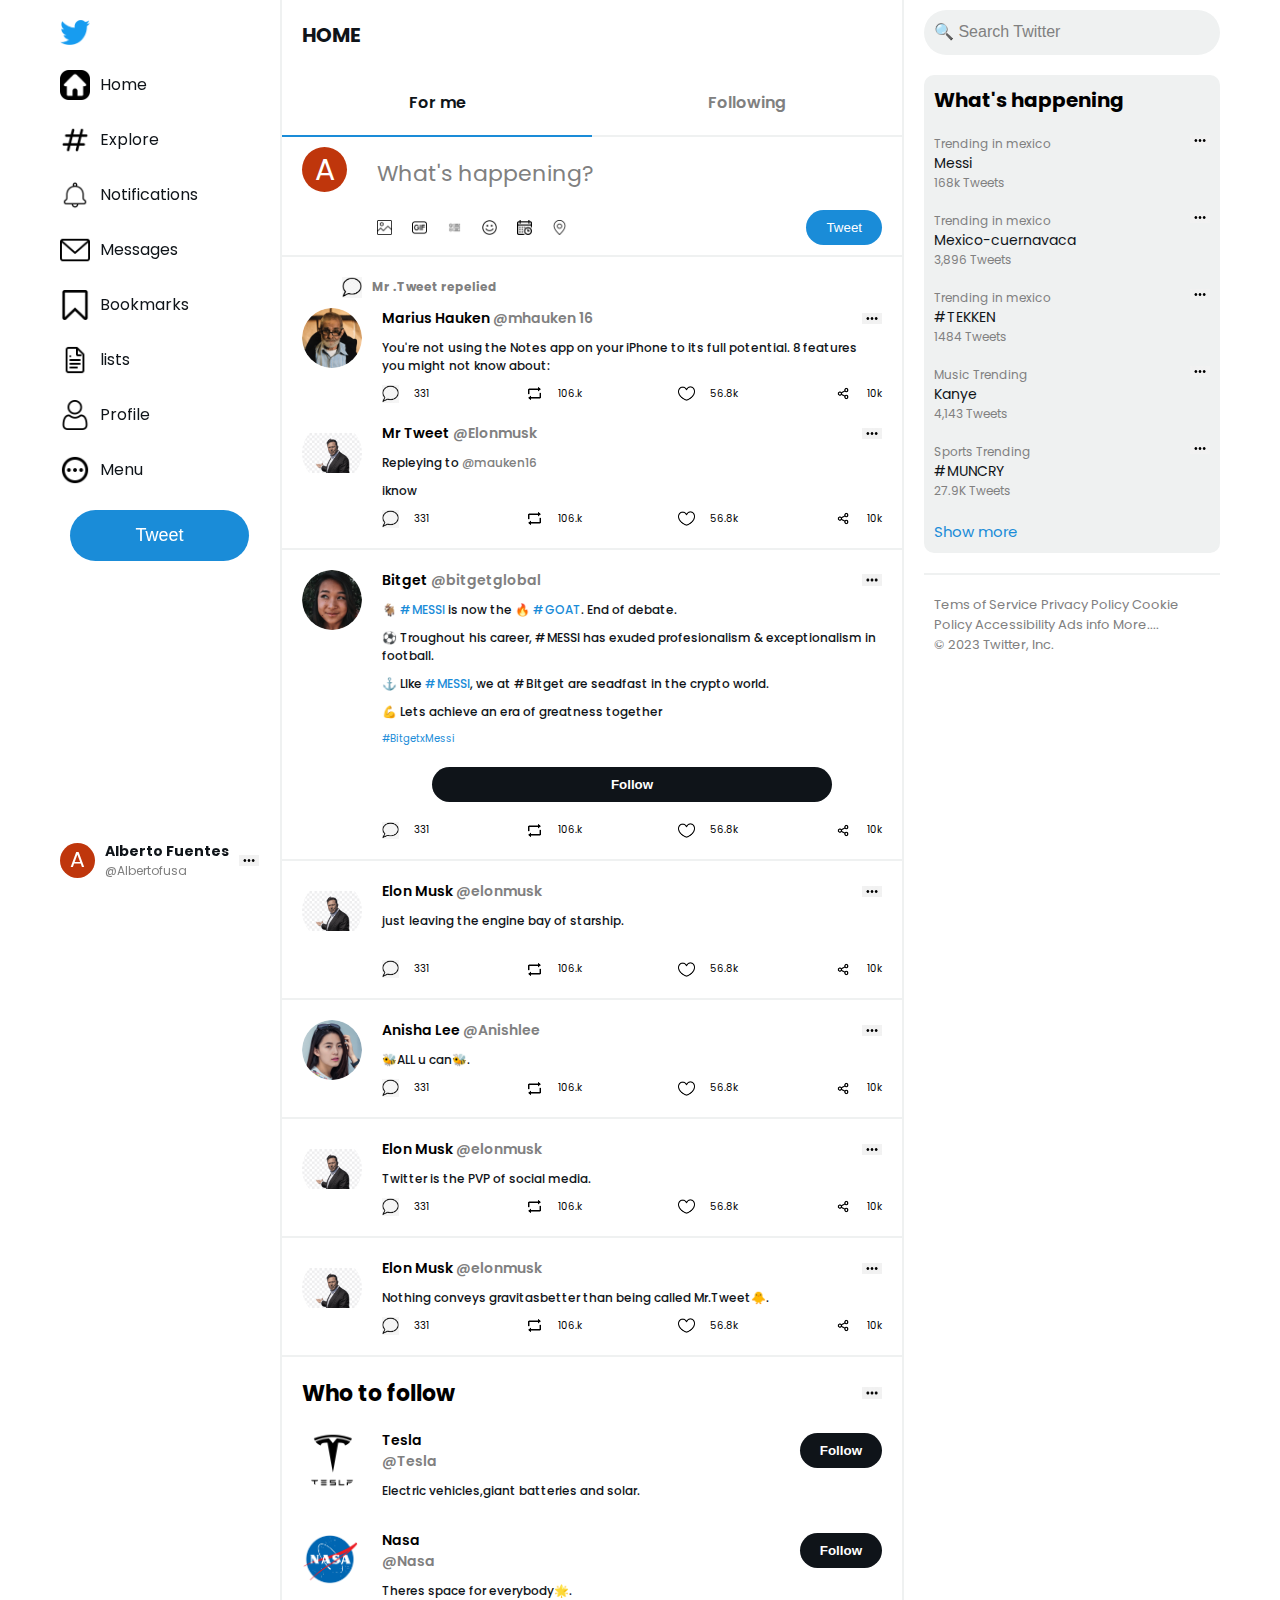
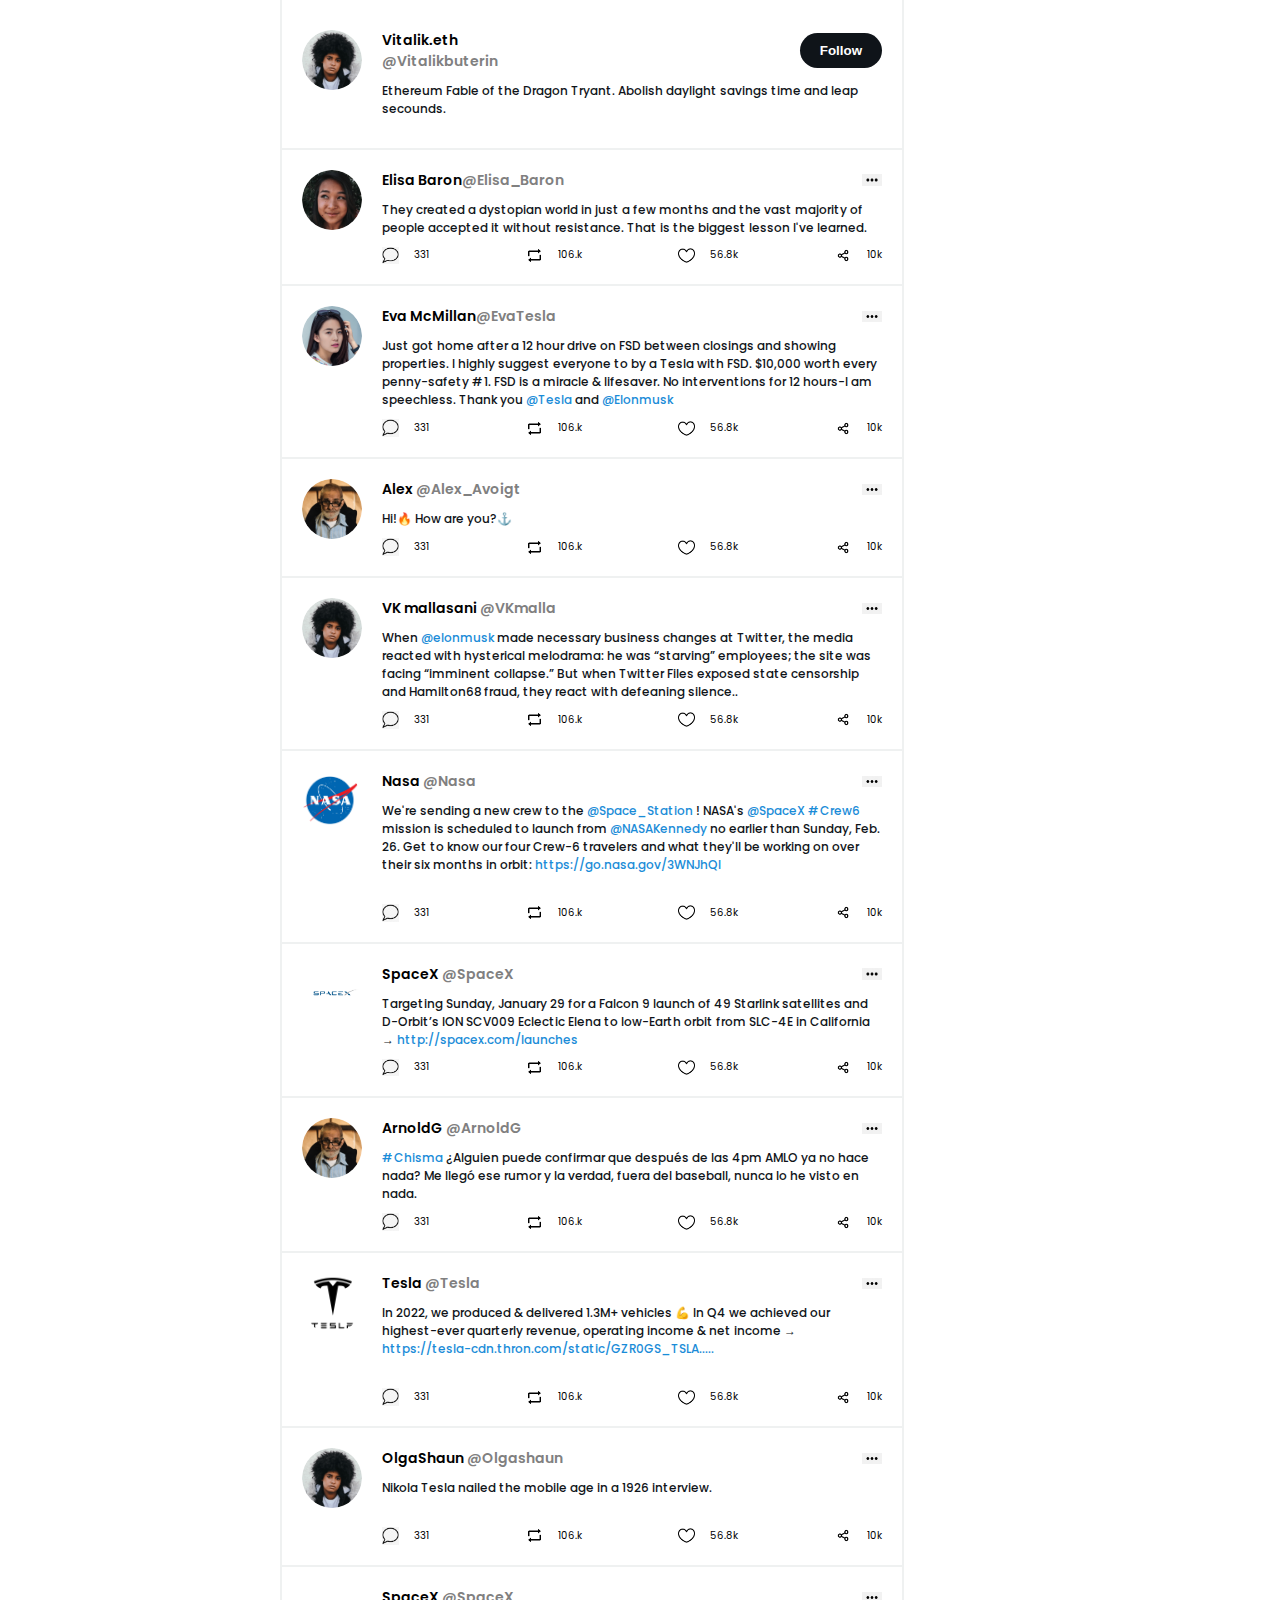
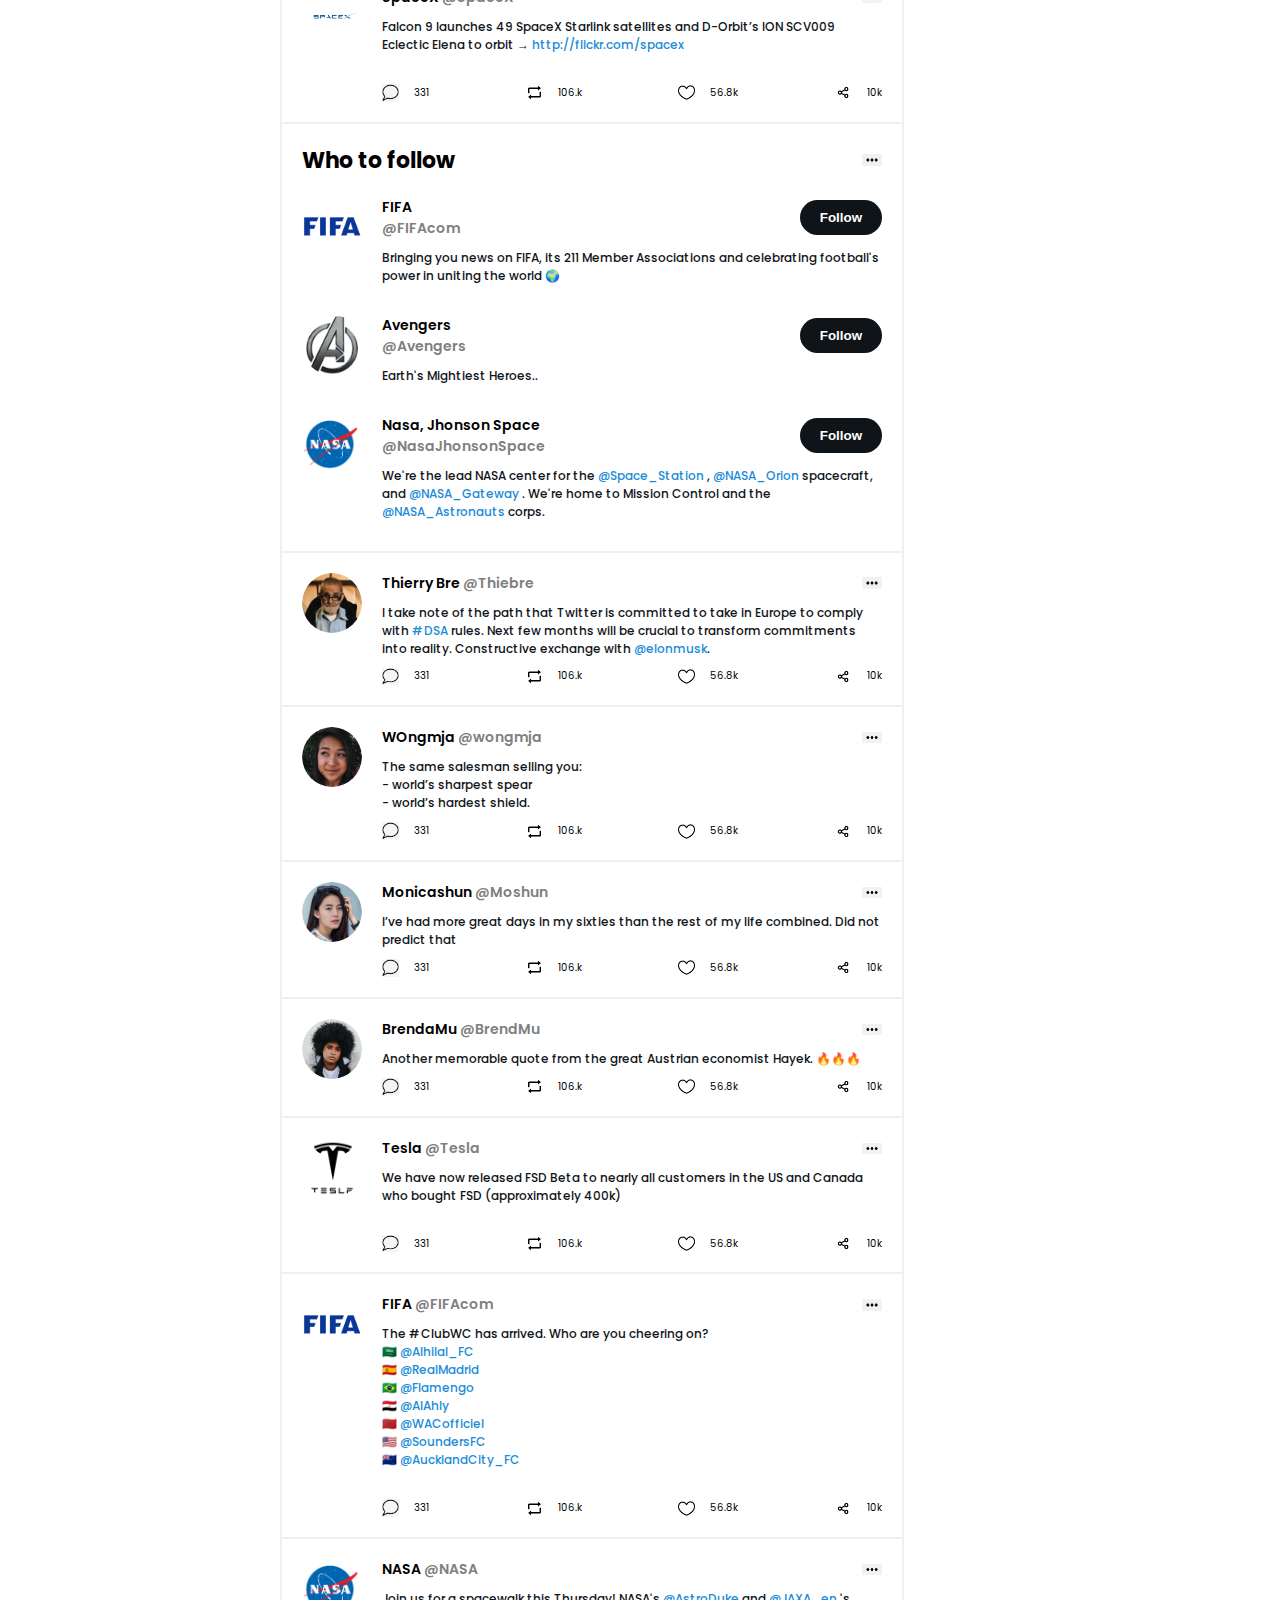
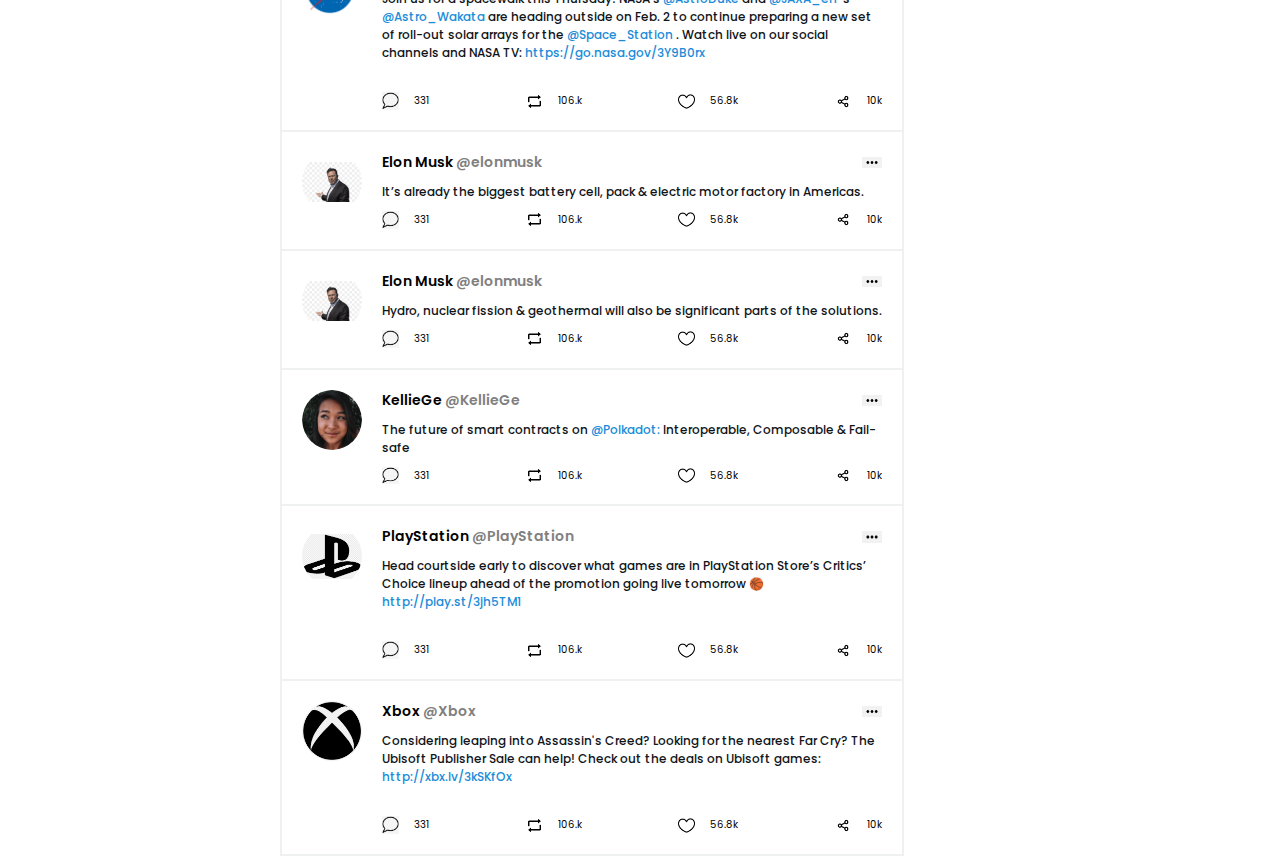
==== index.html @ b8a9d896 "twitter terminado" ====
<!DOCTYPE html>
<html lang="en">
  <head>
    <meta charset="UTF-8" />
    <meta http-equiv="X-UA-Compatible" content="IE=edge" />
    <meta name="viewport" content="width=device-width, initial-scale=1.0" />
    <link
      rel="stylesheet"
      href="https://cdnjs.cloudflare.com/ajax/libs/font-awesome/6.2.1/css/all.min.css"
      integrity="sha512-MV7K8+y+gLIBoVD59lQIYicR65iaqukzvf/nwasF0nqhPay5w/9lJmVM2hMDcnK1OnMGCdVK+iQrJ7lzPJQd1w=="
      crossorigin="anonymous"
      referrerpolicy="no-referrer"
    />
    <link rel="preconnect" href="https://fonts.googleapis.com" />
    <link rel="preconnect" href="https://fonts.gstatic.com" crossorigin />
    <link
      href="https://fonts.googleapis.com/css2?family=Poppins:wght@200;300;400;500;600;700&display=swap"
      rel="stylesheet"
    />
    <link rel="stylesheet" href="/style.css" />
    <title>Twitter</title>
  </head>
  <body>
    <div class="content__main__footer">
      <!-- main -->
      <main class="container">
        <!-- header -->
        <div class="section__main__desktop">
          <div class="section__main__desktop__tabs">
            <header class="header">
              <div class="helper">
                <nav class="navbar">
                  <a class="home__navbar" href="#">HOME</a>
                  <a class="navbar__mobile" href="#"
                    ><div class="profile">A</div></a
                  >
                  <a class="navbar__mobile" href="#"
                    ><img
                      class="logo__twitter"
                      src="/img/Twitter-logo.svg.png"
                      alt="logo"
                  /></a>
                </nav>
              </div>
            </header>
            <!-- section--tabs -->
            <section class="tabs">
              <!-- For-me -->
              <input type="radio" name="radio" id="radio1" checked="checked" />
              <label for="radio1">For me</label>
              <div class="tabs__content">
                <!-- box--ask -->
                <div class="content__ask">
                  <div class="helper">
                    <div class="section__box__ask">
                      <div>
                        <a href="#"
                          ><div class="profile ask__profile">A</div></a
                        >
                      </div>
                      <div class="section__box__ask__information">
                        <p class="ask--copy">What's happening?</p>
                        <div class="ask__content__box">
                          <div class="ask__content__box__links">
                            <a href="#"
                              ><img
                                class="ask__img"
                                src="/img/imagen.png"
                                alt="imagen"
                            /></a>
                            <a href="#"
                              ><img
                                class="ask__img"
                                src="/img/gif.png"
                                alt="imagen"
                            /></a>
                            <a href="#"
                              ><img
                                class="ask__img"
                                src="/img/pregunta-y-respuesta.png"
                                alt="imagen"
                            /></a>
                            <a href="#"
                              ><img
                                class="ask__img"
                                src="/img/cara-feliz.png"
                                alt="imagen"
                            /></a>
                            <a href="#"
                              ><img
                                class="ask__img"
                                src="/img/calendario.png"
                                alt="imagen"
                            /></a>
                            <a href="#"
                              ><img
                                class="ask__img"
                                src="/img/ubicacion.png"
                                alt="imagen"
                            /></a>
                          </div>
                          <div>
                            <button class="ask__button">Tweet</button>
                          </div>
                        </div>
                      </div>
                    </div>
                  </div>
                </div>
                <!-- tweets--1 -->
                <div class="tweet__and__retweet">
                  <div>
                    <div class="helper">
                      <div class="tweet__content__header">
                        <img
                          class="icon__comment"
                          src="/img/comment.png"
                          alt="comment"
                        />
                        <div>
                          <p class="tweet--copy--header">Mr .Tweet repelied</p>
                        </div>
                      </div>
                      <div class="tweet__content__information">
                        <img
                          class="avatar"
                          src="/img/avatar-richard.png"
                          alt="avatar"
                        />
                        <div class="tweet__content__box">
                          <div class="tweet--content--name">
                            <h3 class="tweet--name">
                              Marius Hauken
                              <span style="color: gray">@mhauken 16</span>
                            </h3>
                            <a href="#"
                              ><img
                                class="points"
                                src="/img/puntos.png"
                                alt="menu"
                            /></a>
                          </div>
                          <p class="tweet__copy">
                            You're not using the Notes app on your iPhone to its
                            full potential. 8 features you might not know about:
                          </p>
                          <div class="tweet__icons">
                            <div class="tweet__icons__box">
                              <img
                                class="icon"
                                src="/img/comment.png"
                                alt="comment"
                              />
                              <p>331</p>
                            </div>
                            <div class="tweet__icons__box">
                              <img
                                class="icon"
                                src="/img/retweet.png"
                                alt="retweet"
                              />
                              <p>106.k</p>
                            </div>
                            <div class="tweet__icons__box">
                              <img
                                class="icon"
                                src="/img/love.png"
                                alt="love"
                              />
                              <p>56.8k</p>
                            </div>
                            <div class="tweet__icons__box">
                              <img
                                class="icon"
                                src="/img/share.png"
                                alt="share"
                              />
                              <p>10k</p>
                            </div>
                          </div>
                        </div>
                      </div>
                    </div>
                  </div>
                  <!-- retweet -->
                  <div>
                    <div class="helper">
                      <div>
                        <div class="tweet__content__information">
                          <img
                            class="avatar"
                            src="/img/elonmusk.png"
                            alt="avatar"
                          />
                          <div class="tweet__content__box">
                            <div class="tweet--content--name">
                              <h3 class="tweet--name">
                                Mr Tweet
                                <span style="color: gray">@Elonmusk</span>
                              </h3>
                              <a href="#"
                                ><img
                                  class="points"
                                  src="/img/puntos.png"
                                  alt="menu"
                              /></a>
                            </div>
                            <div>
                              <p class="tweet__copy">
                                Repleying to
                                <span style="color: gray">@mauken16</span>
                              </p>
                              <p class="tweet__copy">iknow</p>
                            </div>
                            <div class="tweet__icons">
                              <div class="tweet__icons__box">
                                <img
                                  class="icon"
                                  src="/img/comment.png"
                                  alt="comment"
                                />
                                <p>331</p>
                              </div>
                              <div class="tweet__icons__box">
                                <img
                                  class="icon"
                                  src="/img/retweet.png"
                                  alt="retweet"
                                />
                                <p>106.k</p>
                              </div>
                              <div class="tweet__icons__box">
                                <img
                                  class="icon"
                                  src="/img/love.png"
                                  alt="love"
                                />
                                <p>56.8k</p>
                              </div>
                              <div class="tweet__icons__box">
                                <img
                                  class="icon"
                                  src="/img/share.png"
                                  alt="share"
                                />
                                <p>10k</p>
                              </div>
                            </div>
                          </div>
                        </div>
                      </div>
                    </div>
                  </div>
                </div>
                <!-- tweets--2 -->
                <div class="tweet__clasic">
                  <div class="helper">
                    <div class="content__tweet__section">
                      <img
                        class="avatar"
                        src="/img/avatar-ali.png"
                        alt="avatar"
                      />
                      <div class="tweet__content__box">
                        <div class="tweet--content--name">
                          <h3 class="tweet--name">
                            Bitget
                            <span style="color: gray">@bitgetglobal</span>
                          </h3>
                          <a href="#"
                            ><img
                              class="points"
                              src="/img/puntos.png"
                              alt="menu"
                          /></a>
                        </div>
                        <p class="tweet__copy">
                          🐐 <a class="links" href="#">#MESSI</a> is now the 🔥
                          <a class="links" href="#">#GOAT</a>. End of debate.
                        </p>
                        <p class="tweet__copy">
                          ⚽ Troughout his career, #MESSI has exuded
                          profesionalism & exceptionalism in football.
                        </p>
                        <p class="tweet__copy">
                          ⚓ LIke <a class="links" href="#">#MESSI</a>, we at
                          #Bitget are seadfast in the crypto world.
                        </p>
                        <p class="tweet__copy">
                          💪 Lets achieve an era of greatness together
                        </p>
                        <p><a class="links" href="#">#BitgetxMessi</a></p>
                        <div class="tweet__button__box">
                          <button class="tweet__button">Follow</button>
                        </div>
                        <div class="tweet__icons">
                          <div class="tweet__icons__box">
                            <img
                              class="icon"
                              src="/img/comment.png"
                              alt="comment"
                            />
                            <p>331</p>
                          </div>
                          <div class="tweet__icons__box">
                            <img
                              class="icon"
                              src="/img/retweet.png"
                              alt="retweet"
                            />
                            <p>106.k</p>
                          </div>
                          <div class="tweet__icons__box">
                            <img class="icon" src="/img/love.png" alt="love" />
                            <p>56.8k</p>
                          </div>
                          <div class="tweet__icons__box">
                            <img
                              class="icon"
                              src="/img/share.png"
                              alt="share"
                            />
                            <p>10k</p>
                          </div>
                        </div>
                      </div>
                    </div>
                  </div>
                </div>
                <!-- tweet-3 -->
                <div class="tweet__clasic">
                  <div class="helper">
                    <div class="content__tweet__section">
                      <img
                        class="avatar"
                        src="/img/elonmusk.png"
                        alt="avatar"
                      />
                      <div class="tweet__content__box">
                        <div class="tweet--content--name">
                          <h3 class="tweet--name">
                            Elon Musk <span style="color: gray">@elonmusk</span>
                          </h3>
                          <a href="#"
                            ><img
                              class="points"
                              src="/img/puntos.png"
                              alt="menu"
                          /></a>
                        </div>
                        <p class="tweet__copy">
                          just leaving the engine bay of starship.
                        </p>
                        <img
                          class="tweet__image"
                          src="https://pbs.twimg.com/media/FnxMeCuaEAAGK5p?format=jpg&name=small"
                          alt=""
                        />
                        <div class="tweet__icons">
                          <div class="tweet__icons__box">
                            <img
                              class="icon"
                              src="/img/comment.png"
                              alt="comment"
                            />
                            <p>331</p>
                          </div>
                          <div class="tweet__icons__box">
                            <img
                              class="icon"
                              src="/img/retweet.png"
                              alt="retweet"
                            />
                            <p>106.k</p>
                          </div>
                          <div class="tweet__icons__box">
                            <img class="icon" src="/img/love.png" alt="love" />
                            <p>56.8k</p>
                          </div>
                          <div class="tweet__icons__box">
                            <img
                              class="icon"
                              src="/img/share.png"
                              alt="share"
                            />
                            <p>10k</p>
                          </div>
                        </div>
                      </div>
                    </div>
                  </div>
                </div>
                <!-- tweet--4 -->
                <div class="tweet__clasic">
                  <div class="helper">
                    <div class="content__tweet__section">
                      <img
                        class="avatar"
                        src="/img/avatar-anisha.png"
                        alt="avatar"
                      />
                      <div class="tweet__content__box">
                        <div class="tweet--content--name">
                          <h3 class="tweet--name">
                            Anisha Lee
                            <span style="color: gray">@Anishlee</span>
                          </h3>
                          <a href="#"
                            ><img
                              class="points"
                              src="/img/puntos.png"
                              alt="menu"
                          /></a>
                        </div>
                        <p class="tweet__copy">🐝ALL u can🐝.</p>
                        <div class="tweet__icons">
                          <div class="tweet__icons__box">
                            <img
                              class="icon"
                              src="/img/comment.png"
                              alt="comment"
                            />
                            <p>331</p>
                          </div>
                          <div class="tweet__icons__box">
                            <img
                              class="icon"
                              src="/img/retweet.png"
                              alt="retweet"
                            />
                            <p>106.k</p>
                          </div>
                          <div class="tweet__icons__box">
                            <img class="icon" src="/img/love.png" alt="love" />
                            <p>56.8k</p>
                          </div>
                          <div class="tweet__icons__box">
                            <img
                              class="icon"
                              src="/img/share.png"
                              alt="share"
                            />
                            <p>10k</p>
                          </div>
                        </div>
                      </div>
                    </div>
                  </div>
                </div>
                <!-- tweet--5 -->
                <div class="tweet__clasic">
                  <div class="helper">
                    <div class="content__tweet__section">
                      <img
                        class="avatar"
                        src="/img/elonmusk.png"
                        alt="avatar"
                      />
                      <div class="tweet__content__box">
                        <div class="tweet--content--name">
                          <h3 class="tweet--name">
                            Elon Musk <span style="color: gray">@elonmusk</span>
                          </h3>
                          <a href="#"
                            ><img
                              class="points"
                              src="/img/puntos.png"
                              alt="menu"
                          /></a>
                        </div>
                        <p class="tweet__copy">
                          Twitter is the PVP of social media.
                        </p>
                        <div class="tweet__icons">
                          <div class="tweet__icons__box">
                            <img
                              class="icon"
                              src="/img/comment.png"
                              alt="comment"
                            />
                            <p>331</p>
                          </div>
                          <div class="tweet__icons__box">
                            <img
                              class="icon"
                              src="/img/retweet.png"
                              alt="retweet"
                            />
                            <p>106.k</p>
                          </div>
                          <div class="tweet__icons__box">
                            <img class="icon" src="/img/love.png" alt="love" />
                            <p>56.8k</p>
                          </div>
                          <div class="tweet__icons__box">
                            <img
                              class="icon"
                              src="/img/share.png"
                              alt="share"
                            />
                            <p>10k</p>
                          </div>
                        </div>
                      </div>
                    </div>
                  </div>
                </div>
                <!-- tweet--6 -->
                <div class="tweet__clasic">
                  <div class="helper">
                    <div class="content__tweet__section">
                      <img
                        class="avatar"
                        src="/img/elonmusk.png"
                        alt="avatar"
                      />
                      <div class="tweet__content__box">
                        <div class="tweet--content--name">
                          <h3 class="tweet--name">
                            Elon Musk <span style="color: gray">@elonmusk</span>
                          </h3>
                          <a href="#"
                            ><img
                              class="points"
                              src="/img/puntos.png"
                              alt="menu"
                          /></a>
                        </div>
                        <p class="tweet__copy">
                          Nothing conveys gravitasbetter than being called
                          Mr.Tweet🐥.
                        </p>
                        <div class="tweet__icons">
                          <div class="tweet__icons__box">
                            <img
                              class="icon"
                              src="/img/comment.png"
                              alt="comment"
                            />
                            <p>331</p>
                          </div>
                          <div class="tweet__icons__box">
                            <img
                              class="icon"
                              src="/img/retweet.png"
                              alt="retweet"
                            />
                            <p>106.k</p>
                          </div>
                          <div class="tweet__icons__box">
                            <img class="icon" src="/img/love.png" alt="love" />
                            <p>56.8k</p>
                          </div>
                          <div class="tweet__icons__box">
                            <img
                              class="icon"
                              src="/img/share.png"
                              alt="share"
                            />
                            <p>10k</p>
                          </div>
                        </div>
                      </div>
                    </div>
                  </div>
                </div>
                <!-- tweet--7-->
                <div class="tweet__clasic">
                  <div class="helper">
                    <div class="content__follower">
                      <div>
                        <h2 class="subtitle__follower">Who to follow</h2>
                      </div>
                      <a href="#"
                        ><img class="points" src="/img/puntos.png" alt="menu"
                      /></a>
                    </div>
                    <!-- box1 -->
                    <div class="content__tweet__section section__follower">
                      <img class="avatar" src="/img/tesla.png" alt="tesla" />
                      <div class="tweet__content__box">
                        <div
                          class="content__follower content__follower__information"
                        >
                          <div>
                            <h3 class="tweet--name">
                              Tesla <br /><span style="color: gray"
                                >@Tesla</span
                              >
                            </h3>
                          </div>
                          <div>
                            <button class="tweet__button__follower">
                              Follow
                            </button>
                          </div>
                        </div>
                        <p class="tweet__copy">
                          Electric vehicles,giant batteries and solar.
                        </p>
                      </div>
                    </div>
                    <!-- box2-->
                    <div class="content__tweet__section section__follower">
                      <img class="avatar" src="/img/nasa.png" alt="nasa" />
                      <div class="tweet__content__box">
                        <div
                          class="content__follower content__follower__information"
                        >
                          <div>
                            <h3 class="tweet--name">
                              Nasa <br /><span style="color: gray">@Nasa</span>
                            </h3>
                          </div>
                          <div>
                            <button class="tweet__button__follower">
                              Follow
                            </button>
                          </div>
                        </div>
                        <p class="tweet__copy">Theres space for everybody🌟.</p>
                      </div>
                    </div>
                    <!-- box3-->
                    <div class="content__tweet__section">
                      <img
                        class="avatar"
                        src="/img/avatar-shanai.png"
                        alt="avatar"
                      />
                      <div class="tweet__content__box">
                        <div
                          class="content__follower content__follower__information"
                        >
                          <div>
                            <h3 class="tweet--name">
                              Vitalik.eth <br /><span style="color: gray"
                                >@Vitalikbuterin</span
                              >
                            </h3>
                          </div>
                          <div>
                            <button class="tweet__button__follower">
                              Follow
                            </button>
                          </div>
                        </div>
                        <p class="tweet__copy">
                          Ethereum Fable of the Dragon Tryant. Abolish daylight
                          savings time and leap secounds.
                        </p>
                      </div>
                    </div>
                  </div>
                </div>
                <!-- tweet--8-->
                <div class="tweet__clasic">
                  <div class="helper">
                    <div class="content__tweet__section">
                      <img
                        class="avatar"
                        src="/img/avatar-ali.png"
                        alt="avatar"
                      />
                      <div class="tweet__content__box">
                        <div class="tweet--content--name">
                          <h3 class="tweet--name">
                            Elisa Baron<span style="color: gray"
                              >@Elisa_Baron</span
                            >
                          </h3>
                          <a href="#"
                            ><img
                              class="points"
                              src="/img/puntos.png"
                              alt="menu"
                          /></a>
                        </div>
                        <p class="tweet__copy">
                          They created a dystopian world in just a few months
                          and the vast majority of people accepted it without
                          resistance. That is the biggest lesson I've learned.
                        </p>
                        <div class="tweet__icons">
                          <div class="tweet__icons__box">
                            <img
                              class="icon"
                              src="/img/comment.png"
                              alt="comment"
                            />
                            <p>331</p>
                          </div>
                          <div class="tweet__icons__box">
                            <img
                              class="icon"
                              src="/img/retweet.png"
                              alt="retweet"
                            />
                            <p>106.k</p>
                          </div>
                          <div class="tweet__icons__box">
                            <img class="icon" src="/img/love.png" alt="love" />
                            <p>56.8k</p>
                          </div>
                          <div class="tweet__icons__box">
                            <img
                              class="icon"
                              src="/img/share.png"
                              alt="share"
                            />
                            <p>10k</p>
                          </div>
                        </div>
                      </div>
                    </div>
                  </div>
                </div>
                <!-- tweet--9-->
                <div class="tweet__clasic">
                  <div class="helper">
                    <div class="content__tweet__section">
                      <img
                        class="avatar"
                        src="/img/avatar-anisha.png"
                        alt="avatar"
                      />
                      <div class="tweet__content__box">
                        <div class="tweet--content--name">
                          <h3 class="tweet--name">
                            Eva McMillan<span style="color: gray"
                              >@EvaTesla</span
                            >
                          </h3>
                          <a href="#"
                            ><img
                              class="points"
                              src="/img/puntos.png"
                              alt="menu"
                          /></a>
                        </div>
                        <p class="tweet__copy">
                          Just got home after a 12 hour drive on FSD between
                          closings and showing properties. I highly suggest
                          everyone to by a Tesla with FSD. $10,000 worth every
                          penny-safety #1. FSD is a miracle & lifesaver. No
                          interventions for 12 hours-I am speechless. Thank you
                          <a class="links" href="#">@Tesla</a> and
                          <a class="links" href="#">@Elonmusk</a>
                        </p>
                        <div class="tweet__icons">
                          <div class="tweet__icons__box">
                            <img
                              class="icon"
                              src="/img/comment.png"
                              alt="comment"
                            />
                            <p>331</p>
                          </div>
                          <div class="tweet__icons__box">
                            <img
                              class="icon"
                              src="/img/retweet.png"
                              alt="retweet"
                            />
                            <p>106.k</p>
                          </div>
                          <div class="tweet__icons__box">
                            <img class="icon" src="/img/love.png" alt="love" />
                            <p>56.8k</p>
                          </div>
                          <div class="tweet__icons__box">
                            <img
                              class="icon"
                              src="/img/share.png"
                              alt="share"
                            />
                            <p>10k</p>
                          </div>
                        </div>
                      </div>
                    </div>
                  </div>
                </div>
                <!-- tweet--10-->
                <div class="tweet__clasic">
                  <div class="helper">
                    <div class="content__tweet__section">
                      <img
                        class="avatar"
                        src="/img/avatar-richard.png"
                        alt="avatar"
                      />
                      <div class="tweet__content__box">
                        <div class="tweet--content--name">
                          <h3 class="tweet--name">
                            Alex <span style="color: gray">@Alex_Avoigt</span>
                          </h3>
                          <a href="#"
                            ><img
                              class="points"
                              src="/img/puntos.png"
                              alt="menu"
                          /></a>
                        </div>
                        <p class="tweet__copy">Hi!🔥 How are you?⚓</p>
                        <div class="tweet__icons">
                          <div class="tweet__icons__box">
                            <img
                              class="icon"
                              src="/img/comment.png"
                              alt="comment"
                            />
                            <p>331</p>
                          </div>
                          <div class="tweet__icons__box">
                            <img
                              class="icon"
                              src="/img/retweet.png"
                              alt="retweet"
                            />
                            <p>106.k</p>
                          </div>
                          <div class="tweet__icons__box">
                            <img class="icon" src="/img/love.png" alt="love" />
                            <p>56.8k</p>
                          </div>
                          <div class="tweet__icons__box">
                            <img
                              class="icon"
                              src="/img/share.png"
                              alt="share"
                            />
                            <p>10k</p>
                          </div>
                        </div>
                      </div>
                    </div>
                  </div>
                </div>
                <!-- tweet--11-->
                <div class="tweet__clasic">
                  <div class="helper">
                    <div class="content__tweet__section">
                      <img
                        class="avatar"
                        src="/img/avatar-shanai.png"
                        alt="avatar"
                      />
                      <div class="tweet__content__box">
                        <div class="tweet--content--name">
                          <h3 class="tweet--name">
                            VK mallasani
                            <span style="color: gray">@VKmalla</span>
                          </h3>
                          <a href="#"
                            ><img
                              class="points"
                              src="/img/puntos.png"
                              alt="menu"
                          /></a>
                        </div>
                        <p class="tweet__copy">
                          When <a class="links" href="#">@elonmusk</a> made
                          necessary business changes at Twitter, the media
                          reacted with hysterical melodrama: he was “starving”
                          employees; the site was facing “imminent collapse.”
                          But when Twitter Files exposed state censorship and
                          Hamilton68 fraud, they react with defeaning silence..
                        </p>
                        <div class="tweet__icons">
                          <div class="tweet__icons__box">
                            <img
                              class="icon"
                              src="/img/comment.png"
                              alt="comment"
                            />
                            <p>331</p>
                          </div>
                          <div class="tweet__icons__box">
                            <img
                              class="icon"
                              src="/img/retweet.png"
                              alt="retweet"
                            />
                            <p>106.k</p>
                          </div>
                          <div class="tweet__icons__box">
                            <img class="icon" src="/img/love.png" alt="love" />
                            <p>56.8k</p>
                          </div>
                          <div class="tweet__icons__box">
                            <img
                              class="icon"
                              src="/img/share.png"
                              alt="share"
                            />
                            <p>10k</p>
                          </div>
                        </div>
                      </div>
                    </div>
                  </div>
                </div>
                <!-- tweet--12-->
                <div class="tweet__clasic">
                  <div class="helper">
                    <div class="content__tweet__section">
                      <img class="avatar" src="/img/nasa.png" alt="avatar" />
                      <div class="tweet__content__box">
                        <div class="tweet--content--name">
                          <h3 class="tweet--name">
                            Nasa <span style="color: gray">@Nasa</span>
                          </h3>
                          <a href="#"
                            ><img
                              class="points"
                              src="/img/puntos.png"
                              alt="menu"
                          /></a>
                        </div>
                        <p class="tweet__copy">
                          We're sending a new crew to the
                          <a class="links" href="#">@Space_Station</a> ! NASA's
                          <a class="links" href="#">@SpaceX</a>
                          <a class="links" href="#">#Crew6</a> mission is
                          scheduled to launch from
                          <a class="links" href="#">@NASAKennedy</a> no earlier
                          than Sunday, Feb. 26. Get to know our four Crew-6
                          travelers and what they'll be working on over their
                          six months in orbit:
                          <a class="links" href="#"
                            >https://go.nasa.gov/3WNJhQI</a
                          >
                        </p>
                        <img
                          class="tweet__image"
                          src="https://pbs.twimg.com/media/FnqdUERXwAQtjTl?format=jpg&name=large"
                          alt=""
                        />
                        <div class="tweet__icons">
                          <div class="tweet__icons__box">
                            <img
                              class="icon"
                              src="/img/comment.png"
                              alt="comment"
                            />
                            <p>331</p>
                          </div>
                          <div class="tweet__icons__box">
                            <img
                              class="icon"
                              src="/img/retweet.png"
                              alt="retweet"
                            />
                            <p>106.k</p>
                          </div>
                          <div class="tweet__icons__box">
                            <img class="icon" src="/img/love.png" alt="love" />
                            <p>56.8k</p>
                          </div>
                          <div class="tweet__icons__box">
                            <img
                              class="icon"
                              src="/img/share.png"
                              alt="share"
                            />
                            <p>10k</p>
                          </div>
                        </div>
                      </div>
                    </div>
                  </div>
                </div>
                <!-- tweet--13-->
                <div class="tweet__clasic">
                  <div class="helper">
                    <div class="content__tweet__section">
                      <img class="avatar" src="/img/spacex.png" alt="avatar" />
                      <div class="tweet__content__box">
                        <div class="tweet--content--name">
                          <h3 class="tweet--name">
                            SpaceX <span style="color: gray">@SpaceX</span>
                          </h3>
                          <a href="#"
                            ><img
                              class="points"
                              src="/img/puntos.png"
                              alt="menu"
                          /></a>
                        </div>
                        <p class="tweet__copy">
                          Targeting Sunday, January 29 for a Falcon 9 launch of
                          49 Starlink satellites and D-Orbit’s ION SCV009
                          Eclectic Elena to low-Earth orbit from SLC-4E in
                          California →
                          <a class="links" href="#"
                            >http://spacex.com/launches</a
                          >
                        </p>
                        <div class="tweet__icons">
                          <div class="tweet__icons__box">
                            <img
                              class="icon"
                              src="/img/comment.png"
                              alt="comment"
                            />
                            <p>331</p>
                          </div>
                          <div class="tweet__icons__box">
                            <img
                              class="icon"
                              src="/img/retweet.png"
                              alt="retweet"
                            />
                            <p>106.k</p>
                          </div>
                          <div class="tweet__icons__box">
                            <img class="icon" src="/img/love.png" alt="love" />
                            <p>56.8k</p>
                          </div>
                          <div class="tweet__icons__box">
                            <img
                              class="icon"
                              src="/img/share.png"
                              alt="share"
                            />
                            <p>10k</p>
                          </div>
                        </div>
                      </div>
                    </div>
                  </div>
                </div>
                <!-- tweet--14-->
                <div class="tweet__clasic">
                  <div class="helper">
                    <div class="content__tweet__section">
                      <img
                        class="avatar"
                        src="/img/avatar-richard.png"
                        alt="avatar"
                      />
                      <div class="tweet__content__box">
                        <div class="tweet--content--name">
                          <h3 class="tweet--name">
                            ArnoldG <span style="color: gray">@ArnoldG</span>
                          </h3>
                          <a href="#"
                            ><img
                              class="points"
                              src="/img/puntos.png"
                              alt="menu"
                          /></a>
                        </div>
                        <p class="tweet__copy">
                          <a class="links" href="#">#Chisma </a>

                          ¿Alguien puede confirmar que después de las 4pm AMLO
                          ya no hace nada? Me llegó ese rumor y la verdad, fuera
                          del baseball, nunca lo he visto en nada.
                        </p>
                        <div class="tweet__icons">
                          <div class="tweet__icons__box">
                            <img
                              class="icon"
                              src="/img/comment.png"
                              alt="comment"
                            />
                            <p>331</p>
                          </div>
                          <div class="tweet__icons__box">
                            <img
                              class="icon"
                              src="/img/retweet.png"
                              alt="retweet"
                            />
                            <p>106.k</p>
                          </div>
                          <div class="tweet__icons__box">
                            <img class="icon" src="/img/love.png" alt="love" />
                            <p>56.8k</p>
                          </div>
                          <div class="tweet__icons__box">
                            <img
                              class="icon"
                              src="/img/share.png"
                              alt="share"
                            />
                            <p>10k</p>
                          </div>
                        </div>
                      </div>
                    </div>
                  </div>
                </div>
                <!-- tweet--15-->
                <div class="tweet__clasic">
                  <div class="helper">
                    <div class="content__tweet__section">
                      <img class="avatar" src="/img/tesla.png" alt="avatar" />
                      <div class="tweet__content__box">
                        <div class="tweet--content--name">
                          <h3 class="tweet--name">
                            Tesla <span style="color: gray">@Tesla</span>
                          </h3>
                          <a href="#"
                            ><img
                              class="points"
                              src="/img/puntos.png"
                              alt="menu"
                          /></a>
                        </div>
                        <p class="tweet__copy">
                          In 2022, we produced & delivered 1.3M+ vehicles 💪 In
                          Q4 we achieved our highest-ever quarterly revenue,
                          operating income & net income →
                          <a class="links" href="#"
                            >https://tesla-cdn.thron.com/static/GZR0GS_TSLA.....</a
                          >
                        </p>
                        <img
                          class="tweet__image"
                          src="https://pbs.twimg.com/media/FnWLhW9XkAAVahy?format=jpg&name=4096x4096"
                          alt=""
                        />
                        <div class="tweet__icons">
                          <div class="tweet__icons__box">
                            <img
                              class="icon"
                              src="/img/comment.png"
                              alt="comment"
                            />
                            <p>331</p>
                          </div>
                          <div class="tweet__icons__box">
                            <img
                              class="icon"
                              src="/img/retweet.png"
                              alt="retweet"
                            />
                            <p>106.k</p>
                          </div>
                          <div class="tweet__icons__box">
                            <img class="icon" src="/img/love.png" alt="love" />
                            <p>56.8k</p>
                          </div>
                          <div class="tweet__icons__box">
                            <img
                              class="icon"
                              src="/img/share.png"
                              alt="share"
                            />
                            <p>10k</p>
                          </div>
                        </div>
                      </div>
                    </div>
                  </div>
                </div>
                <!-- tweet--16-->
                <div class="tweet__clasic">
                  <div class="helper">
                    <div class="content__tweet__section">
                      <img
                        class="avatar"
                        src="/img/avatar-shanai.png"
                        alt="avatar"
                      />
                      <div class="tweet__content__box">
                        <div class="tweet--content--name">
                          <h3 class="tweet--name">
                            OlgaShaun
                            <span style="color: gray">@Olgashaun</span>
                          </h3>
                          <a href="#"
                            ><img
                              class="points"
                              src="/img/puntos.png"
                              alt="menu"
                          /></a>
                        </div>
                        <p class="tweet__copy">
                          Nikola Tesla nailed the mobile age in a 1926
                          interview.
                        </p>
                        <img
                          class="tweet__image"
                          src="https://pbs.twimg.com/media/Fn2rvA4aIAAHGGa?format=jpg&name=medium"
                          alt=""
                        />
                        <div class="tweet__icons">
                          <div class="tweet__icons__box">
                            <img
                              class="icon"
                              src="/img/comment.png"
                              alt="comment"
                            />
                            <p>331</p>
                          </div>
                          <div class="tweet__icons__box">
                            <img
                              class="icon"
                              src="/img/retweet.png"
                              alt="retweet"
                            />
                            <p>106.k</p>
                          </div>
                          <div class="tweet__icons__box">
                            <img class="icon" src="/img/love.png" alt="love" />
                            <p>56.8k</p>
                          </div>
                          <div class="tweet__icons__box">
                            <img
                              class="icon"
                              src="/img/share.png"
                              alt="share"
                            />
                            <p>10k</p>
                          </div>
                        </div>
                      </div>
                    </div>
                  </div>
                </div>
                <!-- tweet--17-->
                <div class="tweet__clasic">
                  <div class="helper">
                    <div class="content__tweet__section">
                      <img class="avatar" src="/img/spacex.png" alt="avatar" />
                      <div class="tweet__content__box">
                        <div class="tweet--content--name">
                          <h3 class="tweet--name">
                            SpaceX <span style="color: gray">@SpaceX</span>
                          </h3>
                          <a href="#"
                            ><img
                              class="points"
                              src="/img/puntos.png"
                              alt="menu"
                          /></a>
                        </div>
                        <p class="tweet__copy">
                          Falcon 9 launches 49 SpaceX Starlink satellites and
                          D-Orbit’s ION SCV009 Eclectic Elena to orbit →
                          <a class="links" href="#">http://flickr.com/spacex</a>
                        </p>
                        <img
                          class="tweet__image"
                          src="https://pbs.twimg.com/media/Fn2XB_3XoAAQm-_?format=jpg&name=medium"
                          alt=""
                        />
                        <div class="tweet__icons">
                          <div class="tweet__icons__box">
                            <img
                              class="icon"
                              src="/img/comment.png"
                              alt="comment"
                            />
                            <p>331</p>
                          </div>
                          <div class="tweet__icons__box">
                            <img
                              class="icon"
                              src="/img/retweet.png"
                              alt="retweet"
                            />
                            <p>106.k</p>
                          </div>
                          <div class="tweet__icons__box">
                            <img class="icon" src="/img/love.png" alt="love" />
                            <p>56.8k</p>
                          </div>
                          <div class="tweet__icons__box">
                            <img
                              class="icon"
                              src="/img/share.png"
                              alt="share"
                            />
                            <p>10k</p>
                          </div>
                        </div>
                      </div>
                    </div>
                  </div>
                </div>
                <!-- tweet--18-->
                <div class="tweet__clasic">
                  <div class="helper">
                    <div class="content__follower">
                      <div>
                        <h2 class="subtitle__follower">Who to follow</h2>
                      </div>
                      <a href="#"
                        ><img class="points" src="/img/puntos.png" alt="menu"
                      /></a>
                    </div>
                    <!-- box1 -->
                    <div class="content__tweet__section section__follower">
                      <img class="avatar" src="/img/fifa.png" alt="fifa" />
                      <div class="tweet__content__box">
                        <div
                          class="content__follower content__follower__information"
                        >
                          <div>
                            <h3 class="tweet--name">
                              FIFA<br /><span style="color: gray"
                                >@FIFAcom</span
                              >
                            </h3>
                          </div>
                          <div>
                            <button class="tweet__button__follower">
                              Follow
                            </button>
                          </div>
                        </div>
                        <p class="tweet__copy">
                          Bringing you news on FIFA, its 211 Member Associations
                          and celebrating football's power in uniting the world
                          🌍
                        </p>
                      </div>
                    </div>
                    <!-- box2-->
                    <div class="content__tweet__section section__follower">
                      <img
                        class="avatar"
                        src="/img/Avangers.png"
                        alt="Avengers"
                      />
                      <div class="tweet__content__box">
                        <div
                          class="content__follower content__follower__information"
                        >
                          <div>
                            <h3 class="tweet--name">
                              Avengers <br /><span style="color: gray"
                                >@Avengers</span
                              >
                            </h3>
                          </div>
                          <div>
                            <button class="tweet__button__follower">
                              Follow
                            </button>
                          </div>
                        </div>
                        <p class="tweet__copy">Earth's Mightiest Heroes..</p>
                      </div>
                    </div>
                    <!-- box3-->
                    <div class="content__tweet__section">
                      <img class="avatar" src="/img/nasa.png" alt="Nasa" />
                      <div class="tweet__content__box">
                        <div
                          class="content__follower content__follower__information"
                        >
                          <div>
                            <h3 class="tweet--name">
                              Nasa, Jhonson Space <br /><span
                                style="color: gray"
                                >@NasaJhonsonSpace
                              </span>
                            </h3>
                          </div>
                          <div>
                            <button class="tweet__button__follower">
                              Follow
                            </button>
                          </div>
                        </div>
                        <p class="tweet__copy">
                          We're the lead NASA center for the
                          <a class="links" href="#">@Space_Station</a>
                          ,
                          <a class="links" href="#">@NASA_Orion</a>
                          spacecraft, and
                          <a class="links" href="#">@NASA_Gateway</a>
                          . We're home to Mission Control and the
                          <a class="links" href="#">@NASA_Astronauts</a>
                          corps.
                        </p>
                      </div>
                    </div>
                  </div>
                </div>
                <!-- tweet--19-->
                <div class="tweet__clasic">
                  <div class="helper">
                    <div class="content__tweet__section">
                      <img
                        class="avatar"
                        src="/img/avatar-richard.png"
                        alt="avatar"
                      />
                      <div class="tweet__content__box">
                        <div class="tweet--content--name">
                          <h3 class="tweet--name">
                            Thierry Bre
                            <span style="color: gray">@Thiebre</span>
                          </h3>
                          <a href="#"
                            ><img
                              class="points"
                              src="/img/puntos.png"
                              alt="menu"
                          /></a>
                        </div>
                        <p class="tweet__copy">
                          I take note of the path that Twitter is committed to
                          take in Europe to comply with
                          <a class="links" href="#">#DSA</a> rules. Next few
                          months will be crucial to transform commitments into
                          reality. Constructive exchange with
                          <a class="links" href="#">@elonmusk</a>.
                        </p>
                        <div class="tweet__icons">
                          <div class="tweet__icons__box">
                            <img
                              class="icon"
                              src="/img/comment.png"
                              alt="comment"
                            />
                            <p>331</p>
                          </div>
                          <div class="tweet__icons__box">
                            <img
                              class="icon"
                              src="/img/retweet.png"
                              alt="retweet"
                            />
                            <p>106.k</p>
                          </div>
                          <div class="tweet__icons__box">
                            <img class="icon" src="/img/love.png" alt="love" />
                            <p>56.8k</p>
                          </div>
                          <div class="tweet__icons__box">
                            <img
                              class="icon"
                              src="/img/share.png"
                              alt="share"
                            />
                            <p>10k</p>
                          </div>
                        </div>
                      </div>
                    </div>
                  </div>
                </div>
                <!-- tweet--20-->
                <div class="tweet__clasic">
                  <div class="helper">
                    <div class="content__tweet__section">
                      <img
                        class="avatar"
                        src="/img/avatar-ali.png"
                        alt="avatar"
                      />
                      <div class="tweet__content__box">
                        <div class="tweet--content--name">
                          <h3 class="tweet--name">
                            WOngmja <span style="color: gray">@wongmja</span>
                          </h3>
                          <a href="#"
                            ><img
                              class="points"
                              src="/img/puntos.png"
                              alt="menu"
                          /></a>
                        </div>
                        <p class="tweet__copy">
                          The same salesman selling you: <br />
                          - world’s sharpest spear <br />
                          - world’s hardest shield.
                        </p>
                        <div class="tweet__icons">
                          <div class="tweet__icons__box">
                            <img
                              class="icon"
                              src="/img/comment.png"
                              alt="comment"
                            />
                            <p>331</p>
                          </div>
                          <div class="tweet__icons__box">
                            <img
                              class="icon"
                              src="/img/retweet.png"
                              alt="retweet"
                            />
                            <p>106.k</p>
                          </div>
                          <div class="tweet__icons__box">
                            <img class="icon" src="/img/love.png" alt="love" />
                            <p>56.8k</p>
                          </div>
                          <div class="tweet__icons__box">
                            <img
                              class="icon"
                              src="/img/share.png"
                              alt="share"
                            />
                            <p>10k</p>
                          </div>
                        </div>
                      </div>
                    </div>
                  </div>
                </div>
                <!-- tweet--21-->
                <div class="tweet__clasic">
                  <div class="helper">
                    <div class="content__tweet__section">
                      <img
                        class="avatar"
                        src="/img/avatar-anisha.png"
                        alt="avatar"
                      />
                      <div class="tweet__content__box">
                        <div class="tweet--content--name">
                          <h3 class="tweet--name">
                            Monicashun <span style="color: gray">@Moshun</span>
                          </h3>
                          <a href="#"
                            ><img
                              class="points"
                              src="/img/puntos.png"
                              alt="menu"
                          /></a>
                        </div>
                        <p class="tweet__copy">
                          I’ve had more great days in my sixties than the rest
                          of my life combined. Did not predict that
                        </p>
                        <div class="tweet__icons">
                          <div class="tweet__icons__box">
                            <img
                              class="icon"
                              src="/img/comment.png"
                              alt="comment"
                            />
                            <p>331</p>
                          </div>
                          <div class="tweet__icons__box">
                            <img
                              class="icon"
                              src="/img/retweet.png"
                              alt="retweet"
                            />
                            <p>106.k</p>
                          </div>
                          <div class="tweet__icons__box">
                            <img class="icon" src="/img/love.png" alt="love" />
                            <p>56.8k</p>
                          </div>
                          <div class="tweet__icons__box">
                            <img
                              class="icon"
                              src="/img/share.png"
                              alt="share"
                            />
                            <p>10k</p>
                          </div>
                        </div>
                      </div>
                    </div>
                  </div>
                </div>
                <!-- tweet--22-->
                <div class="tweet__clasic">
                  <div class="helper">
                    <div class="content__tweet__section">
                      <img
                        class="avatar"
                        src="/img/avatar-shanai.png"
                        alt="avatar"
                      />
                      <div class="tweet__content__box">
                        <div class="tweet--content--name">
                          <h3 class="tweet--name">
                            BrendaMu <span style="color: gray">@BrendMu</span>
                          </h3>
                          <a href="#"
                            ><img
                              class="points"
                              src="/img/puntos.png"
                              alt="menu"
                          /></a>
                        </div>
                        <p class="tweet__copy">
                          Another memorable quote from the great Austrian
                          economist Hayek. 🔥🔥🔥
                        </p>
                        <div class="tweet__icons">
                          <div class="tweet__icons__box">
                            <img
                              class="icon"
                              src="/img/comment.png"
                              alt="comment"
                            />
                            <p>331</p>
                          </div>
                          <div class="tweet__icons__box">
                            <img
                              class="icon"
                              src="/img/retweet.png"
                              alt="retweet"
                            />
                            <p>106.k</p>
                          </div>
                          <div class="tweet__icons__box">
                            <img class="icon" src="/img/love.png" alt="love" />
                            <p>56.8k</p>
                          </div>
                          <div class="tweet__icons__box">
                            <img
                              class="icon"
                              src="/img/share.png"
                              alt="share"
                            />
                            <p>10k</p>
                          </div>
                        </div>
                      </div>
                    </div>
                  </div>
                </div>
                <!-- tweet--23-->
                <div class="tweet__clasic">
                  <div class="helper">
                    <div class="content__tweet__section">
                      <img class="avatar" src="/img/tesla.png" alt="avatar" />
                      <div class="tweet__content__box">
                        <div class="tweet--content--name">
                          <h3 class="tweet--name">
                            Tesla <span style="color: gray">@Tesla</span>
                          </h3>
                          <a href="#"
                            ><img
                              class="points"
                              src="/img/puntos.png"
                              alt="menu"
                          /></a>
                        </div>
                        <p class="tweet__copy">
                          We have now released FSD Beta to nearly all customers
                          in the US and Canada who bought FSD (approximately
                          400k)
                        </p>
                        <img
                          class="tweet__image"
                          src="https://pbs.twimg.com/media/FnWViWdXoAsP3a8?format=png&name=4096x4096"
                          alt=""
                        />
                        <div class="tweet__icons">
                          <div class="tweet__icons__box">
                            <img
                              class="icon"
                              src="/img/comment.png"
                              alt="comment"
                            />
                            <p>331</p>
                          </div>
                          <div class="tweet__icons__box">
                            <img
                              class="icon"
                              src="/img/retweet.png"
                              alt="retweet"
                            />
                            <p>106.k</p>
                          </div>
                          <div class="tweet__icons__box">
                            <img class="icon" src="/img/love.png" alt="love" />
                            <p>56.8k</p>
                          </div>
                          <div class="tweet__icons__box">
                            <img
                              class="icon"
                              src="/img/share.png"
                              alt="share"
                            />
                            <p>10k</p>
                          </div>
                        </div>
                      </div>
                    </div>
                  </div>
                </div>
                <!-- tweet--24-->
                <div class="tweet__clasic">
                  <div class="helper">
                    <div class="content__tweet__section">
                      <img class="avatar" src="/img/fifa.png" alt="avatar" />
                      <div class="tweet__content__box">
                        <div class="tweet--content--name">
                          <h3 class="tweet--name">
                            FIFA <span style="color: gray">@FIFAcom</span>
                          </h3>
                          <a href="#"
                            ><img
                              class="points"
                              src="/img/puntos.png"
                              alt="menu"
                          /></a>
                        </div>
                        <p class="tweet__copy">
                          The #ClubWC has arrived. Who are you cheering on?
                          <br />
                          <a class="links" href="#">🇸🇦 @Alhilal_FC </a> <br />
                          <a class="links" href="#">🇪🇸 @RealMadrid </a> <br />
                          <a class="links" href="#">🇧🇷 @Flamengo </a> <br />
                          <a class="links" href="#">🇪🇬 @AlAhly </a> <br />
                          <a class="links" href="#">🇲🇦 @WACofficiel </a> <br />
                          <a class="links" href="#">🇺🇸 @SoundersFC </a> <br />
                          <a class="links" href="#">🇳🇿 @AucklandCity_FC</a>
                        </p>
                        <img
                          class="tweet__image"
                          src="https://pbs.twimg.com/media/Fny1UsPXEAIX_8k?format=png&name=900x900"
                          alt=""
                        />
                        <div class="tweet__icons">
                          <div class="tweet__icons__box">
                            <img
                              class="icon"
                              src="/img/comment.png"
                              alt="comment"
                            />
                            <p>331</p>
                          </div>
                          <div class="tweet__icons__box">
                            <img
                              class="icon"
                              src="/img/retweet.png"
                              alt="retweet"
                            />
                            <p>106.k</p>
                          </div>
                          <div class="tweet__icons__box">
                            <img class="icon" src="/img/love.png" alt="love" />
                            <p>56.8k</p>
                          </div>
                          <div class="tweet__icons__box">
                            <img
                              class="icon"
                              src="/img/share.png"
                              alt="share"
                            />
                            <p>10k</p>
                          </div>
                        </div>
                      </div>
                    </div>
                  </div>
                </div>
                <!-- tweet--25-->
                <div class="tweet__clasic">
                  <div class="helper">
                    <div class="content__tweet__section">
                      <img class="avatar" src="/img/nasa.png" alt="avatar" />
                      <div class="tweet__content__box">
                        <div class="tweet--content--name">
                          <h3 class="tweet--name">
                            NASA <span style="color: gray">@NASA</span>
                          </h3>
                          <a href="#"
                            ><img
                              class="points"
                              src="/img/puntos.png"
                              alt="menu"
                          /></a>
                        </div>
                        <p class="tweet__copy">
                          Join us for a spacewalk this Thursday! NASA's
                          <a class="links" href="#">@AstroDuke</a>
                          and
                          <a class="links" href="#">@JAXA_en</a>
                          's
                          <a class="links" href="#">@Astro_Wakata</a>
                          are heading outside on Feb. 2 to continue preparing a
                          new set of roll-out solar arrays for the
                          <a class="links" href="#">@Space_Station</a>
                          . Watch live on our social channels and NASA TV:
                          <a class="links" href="#"
                            >https://go.nasa.gov/3Y9B0rx</a
                          >
                        </p>
                        <img
                          class="tweet__image"
                          src="https://pbs.twimg.com/media/Fnz6L0qXEAAWVvR?format=jpg&name=large"
                          alt=""
                        />
                        <div class="tweet__icons">
                          <div class="tweet__icons__box">
                            <img
                              class="icon"
                              src="/img/comment.png"
                              alt="comment"
                            />
                            <p>331</p>
                          </div>
                          <div class="tweet__icons__box">
                            <img
                              class="icon"
                              src="/img/retweet.png"
                              alt="retweet"
                            />
                            <p>106.k</p>
                          </div>
                          <div class="tweet__icons__box">
                            <img class="icon" src="/img/love.png" alt="love" />
                            <p>56.8k</p>
                          </div>
                          <div class="tweet__icons__box">
                            <img
                              class="icon"
                              src="/img/share.png"
                              alt="share"
                            />
                            <p>10k</p>
                          </div>
                        </div>
                      </div>
                    </div>
                  </div>
                </div>
                <!-- tweet--26-->
                <div class="tweet__clasic">
                  <div class="helper">
                    <div class="content__tweet__section">
                      <img
                        class="avatar"
                        src="/img/elonmusk.png"
                        alt="avatar"
                      />
                      <div class="tweet__content__box">
                        <div class="tweet--content--name">
                          <h3 class="tweet--name">
                            Elon Musk <span style="color: gray">@elonmusk</span>
                          </h3>
                          <a href="#"
                            ><img
                              class="points"
                              src="/img/puntos.png"
                              alt="menu"
                          /></a>
                        </div>
                        <p class="tweet__copy">
                          It’s already the biggest battery cell, pack & electric
                          motor factory in Americas.
                        </p>
                        <div class="tweet__icons">
                          <div class="tweet__icons__box">
                            <img
                              class="icon"
                              src="/img/comment.png"
                              alt="comment"
                            />
                            <p>331</p>
                          </div>
                          <div class="tweet__icons__box">
                            <img
                              class="icon"
                              src="/img/retweet.png"
                              alt="retweet"
                            />
                            <p>106.k</p>
                          </div>
                          <div class="tweet__icons__box">
                            <img class="icon" src="/img/love.png" alt="love" />
                            <p>56.8k</p>
                          </div>
                          <div class="tweet__icons__box">
                            <img
                              class="icon"
                              src="/img/share.png"
                              alt="share"
                            />
                            <p>10k</p>
                          </div>
                        </div>
                      </div>
                    </div>
                  </div>
                </div>
                <!-- tweet--27-->
                <div class="tweet__clasic">
                  <div class="helper">
                    <div class="content__tweet__section">
                      <img
                        class="avatar"
                        src="/img/elonmusk.png"
                        alt="avatar"
                      />
                      <div class="tweet__content__box">
                        <div class="tweet--content--name">
                          <h3 class="tweet--name">
                            Elon Musk <span style="color: gray">@elonmusk</span>
                          </h3>
                          <a href="#"
                            ><img
                              class="points"
                              src="/img/puntos.png"
                              alt="menu"
                          /></a>
                        </div>
                        <p class="tweet__copy">
                          Hydro, nuclear fission & geothermal will also be
                          significant parts of the solutions.
                        </p>
                        <div class="tweet__icons">
                          <div class="tweet__icons__box">
                            <img
                              class="icon"
                              src="/img/comment.png"
                              alt="comment"
                            />
                            <p>331</p>
                          </div>
                          <div class="tweet__icons__box">
                            <img
                              class="icon"
                              src="/img/retweet.png"
                              alt="retweet"
                            />
                            <p>106.k</p>
                          </div>
                          <div class="tweet__icons__box">
                            <img class="icon" src="/img/love.png" alt="love" />
                            <p>56.8k</p>
                          </div>
                          <div class="tweet__icons__box">
                            <img
                              class="icon"
                              src="/img/share.png"
                              alt="share"
                            />
                            <p>10k</p>
                          </div>
                        </div>
                      </div>
                    </div>
                  </div>
                </div>
                <!-- tweet--28-->
                <div class="tweet__clasic">
                  <div class="helper">
                    <div class="content__tweet__section">
                      <img
                        class="avatar"
                        src="/img/avatar-ali.png"
                        alt="avatar"
                      />
                      <div class="tweet__content__box">
                        <div class="tweet--content--name">
                          <h3 class="tweet--name">
                            KellieGe <span style="color: gray">@KellieGe</span>
                          </h3>
                          <a href="#"
                            ><img
                              class="points"
                              src="/img/puntos.png"
                              alt="menu"
                          /></a>
                        </div>
                        <p class="tweet__copy">
                          The future of smart contracts on
                          <a class="links" href="#">@Polkadot:</a>
                          Interoperable, Composable & Fail-safe
                        </p>
                        <div class="tweet__icons">
                          <div class="tweet__icons__box">
                            <img
                              class="icon"
                              src="/img/comment.png"
                              alt="comment"
                            />
                            <p>331</p>
                          </div>
                          <div class="tweet__icons__box">
                            <img
                              class="icon"
                              src="/img/retweet.png"
                              alt="retweet"
                            />
                            <p>106.k</p>
                          </div>
                          <div class="tweet__icons__box">
                            <img class="icon" src="/img/love.png" alt="love" />
                            <p>56.8k</p>
                          </div>
                          <div class="tweet__icons__box">
                            <img
                              class="icon"
                              src="/img/share.png"
                              alt="share"
                            />
                            <p>10k</p>
                          </div>
                        </div>
                      </div>
                    </div>
                  </div>
                </div>
                <!-- tweet--29-->
                <div class="tweet__clasic">
                  <div class="helper">
                    <div class="content__tweet__section">
                      <img
                        class="avatar"
                        src="/img/playstation.png"
                        alt="playstation"
                      />
                      <div class="tweet__content__box">
                        <div class="tweet--content--name">
                          <h3 class="tweet--name">
                            PlayStation
                            <span style="color: gray">@PlayStation</span>
                          </h3>
                          <a href="#"
                            ><img
                              class="points"
                              src="/img/puntos.png"
                              alt="menu"
                          /></a>
                        </div>
                        <p class="tweet__copy">
                          Head courtside early to discover what games are in
                          PlayStation Store’s Critics’ Choice lineup ahead of
                          the promotion going live tomorrow 🏀
                          <a class="links" href="#">http://play.st/3jh5TM1</a>
                        </p>
                        <img
                          class="tweet__image"
                          src="https://pbs.twimg.com/media/Fn0KRTIWIA8UYh4?format=jpg&name=4096x4096"
                          alt=""
                        />
                        <div class="tweet__icons">
                          <div class="tweet__icons__box">
                            <img
                              class="icon"
                              src="/img/comment.png"
                              alt="comment"
                            />
                            <p>331</p>
                          </div>
                          <div class="tweet__icons__box">
                            <img
                              class="icon"
                              src="/img/retweet.png"
                              alt="retweet"
                            />
                            <p>106.k</p>
                          </div>
                          <div class="tweet__icons__box">
                            <img class="icon" src="/img/love.png" alt="love" />
                            <p>56.8k</p>
                          </div>
                          <div class="tweet__icons__box">
                            <img
                              class="icon"
                              src="/img/share.png"
                              alt="share"
                            />
                            <p>10k</p>
                          </div>
                        </div>
                      </div>
                    </div>
                  </div>
                </div>
                <!-- tweet--30-->
                <div class="tweet__clasic">
                  <div class="helper">
                    <div class="content__tweet__section">
                      <img class="avatar" src="/img/xbox.png" alt="xbox" />
                      <div class="tweet__content__box">
                        <div class="tweet--content--name">
                          <h3 class="tweet--name">
                            Xbox <span style="color: gray">@Xbox</span>
                          </h3>
                          <a href="#"
                            ><img
                              class="points"
                              src="/img/puntos.png"
                              alt="menu"
                          /></a>
                        </div>
                        <p class="tweet__copy">
                          Considering leaping into Assassin's Creed? Looking for
                          the nearest Far Cry? The Ubisoft Publisher Sale can
                          help! Check out the deals on Ubisoft games:
                          <a class="links" href="#">http://xbx.lv/3kSKfOx</a>
                        </p>
                        <img
                          class="tweet__image"
                          src="https://pbs.twimg.com/media/Fn2AKTfaAAEAMn-?format=jpg&name=large"
                          alt=""
                        />
                        <div class="tweet__icons">
                          <div class="tweet__icons__box">
                            <img
                              class="icon"
                              src="/img/comment.png"
                              alt="comment"
                            />
                            <p>331</p>
                          </div>
                          <div class="tweet__icons__box">
                            <img
                              class="icon"
                              src="/img/retweet.png"
                              alt="retweet"
                            />
                            <p>106.k</p>
                          </div>
                          <div class="tweet__icons__box">
                            <img class="icon" src="/img/love.png" alt="love" />
                            <p>56.8k</p>
                          </div>
                          <div class="tweet__icons__box">
                            <img
                              class="icon"
                              src="/img/share.png"
                              alt="share"
                            />
                            <p>10k</p>
                          </div>
                        </div>
                      </div>
                    </div>
                  </div>
                </div>
              </div>
              <!-- Following -->
              <input type="radio" name="radio" id="radio2" />
              <label for="radio2">Following</label>
              <div class="tabs__content">
                <!-- box--ask -->
                <div class="content__ask">
                  <div class="helper">
                    <div class="section__box__ask">
                      <div>
                        <a href="#"
                          ><div class="profile ask__profile">A</div></a
                        >
                      </div>
                      <div class="section__box__ask__information">
                        <p class="ask--copy">What's happening?</p>
                        <div class="ask__content__box">
                          <div class="ask__content__box__links">
                            <a href="#"
                              ><img
                                class="ask__img"
                                src="/img/imagen.png"
                                alt="imagen"
                            /></a>
                            <a href="#"
                              ><img
                                class="ask__img"
                                src="/img/gif.png"
                                alt="imagen"
                            /></a>
                            <a href="#"
                              ><img
                                class="ask__img"
                                src="/img/pregunta-y-respuesta.png"
                                alt="imagen"
                            /></a>
                            <a href="#"
                              ><img
                                class="ask__img"
                                src="/img/cara-feliz.png"
                                alt="imagen"
                            /></a>
                            <a href="#"
                              ><img
                                class="ask__img"
                                src="/img/calendario.png"
                                alt="imagen"
                            /></a>
                            <a href="#"
                              ><img
                                class="ask__img"
                                src="/img/ubicacion.png"
                                alt="imagen"
                            /></a>
                          </div>
                          <div>
                            <button class="ask__button">Tweet</button>
                          </div>
                        </div>
                      </div>
                    </div>
                  </div>
                </div>
                <!-- tweet--1-->
                <div class="tweet__clasic">
                  <div class="helper">
                    <div class="content__tweet__section">
                      <img
                        class="avatar"
                        src="/img/playstation.png"
                        alt="playstation"
                      />
                      <div class="tweet__content__box">
                        <div class="tweet--content--name">
                          <h3 class="tweet--name">
                            PlayStation
                            <span style="color: gray">@PlayStation</span>
                          </h3>
                          <a href="#"
                            ><img
                              class="points"
                              src="/img/puntos.png"
                              alt="menu"
                          /></a>
                        </div>
                        <p class="tweet__copy">
                          NIS celebrates 30 years with reveals for Disgaea 7:
                          Vows of the Virtueless and Rhapsody: Marl Kingdom
                          Chronicles, both coming to PS5. Full details:
                          <a class="links" href="#">http://play.st/3jidoCc</a>
                        </p>
                        <img
                          class="tweet__image"
                          src="https://pbs.twimg.com/media/FnvS3AiWYAQQvLO?format=jpg&name=large"
                          alt=""
                        />
                        <div class="tweet__icons">
                          <div class="tweet__icons__box">
                            <img
                              class="icon"
                              src="/img/comment.png"
                              alt="comment"
                            />
                            <p>331</p>
                          </div>
                          <div class="tweet__icons__box">
                            <img
                              class="icon"
                              src="/img/retweet.png"
                              alt="retweet"
                            />
                            <p>106.k</p>
                          </div>
                          <div class="tweet__icons__box">
                            <img class="icon" src="/img/love.png" alt="love" />
                            <p>56.8k</p>
                          </div>
                          <div class="tweet__icons__box">
                            <img
                              class="icon"
                              src="/img/share.png"
                              alt="share"
                            />
                            <p>10k</p>
                          </div>
                        </div>
                      </div>
                    </div>
                  </div>
                </div>
                <!-- tweet--2-->
                <div class="tweet__clasic">
                  <div class="helper">
                    <div class="content__tweet__section">
                      <img
                        class="avatar"
                        src="/img/xbox.png"
                        alt="playstation"
                      />
                      <div class="tweet__content__box">
                        <div class="tweet--content--name">
                          <h3 class="tweet--name">
                            Xbox <span style="color: gray">@Xbox</span>
                          </h3>
                          <a href="#"
                            ><img
                              class="points"
                              src="/img/puntos.png"
                              alt="menu"
                          /></a>
                        </div>
                        <p class="tweet__copy">
                          Name one good reason why our controller SHOULDN'T be
                          pink. there isn't one if you missed it the first time,
                          our deep pink controller is back 💓
                          <a class="links" href="#">https://xbx.lv/3jnJUTt</a>
                        </p>
                        <img
                          class="tweet__image"
                          src="https://pbs.twimg.com/media/FnzyiaXX0AMlEIE?format=jpg&name=large"
                          alt=""
                        />
                        <div class="tweet__icons">
                          <div class="tweet__icons__box">
                            <img
                              class="icon"
                              src="/img/comment.png"
                              alt="comment"
                            />
                            <p>331</p>
                          </div>
                          <div class="tweet__icons__box">
                            <img
                              class="icon"
                              src="/img/retweet.png"
                              alt="retweet"
                            />
                            <p>106.k</p>
                          </div>
                          <div class="tweet__icons__box">
                            <img class="icon" src="/img/love.png" alt="love" />
                            <p>56.8k</p>
                          </div>
                          <div class="tweet__icons__box">
                            <img
                              class="icon"
                              src="/img/share.png"
                              alt="share"
                            />
                            <p>10k</p>
                          </div>
                        </div>
                      </div>
                    </div>
                  </div>
                </div>
                <!-- tweet--3-->
                <div class="tweet__clasic">
                  <div class="helper">
                    <div class="content__tweet__section">
                      <img
                        class="avatar"
                        src="/img/elonmusk.png"
                        alt="playstation"
                      />
                      <div class="tweet__content__box">
                        <div class="tweet--content--name">
                          <h3 class="tweet--name">
                            Elon Musk <span style="color: gray">@elonmusk</span>
                          </h3>
                          <a href="#"
                            ><img
                              class="points"
                              src="/img/puntos.png"
                              alt="menu"
                          /></a>
                        </div>
                        <p class="tweet__copy">
                          Congrats Tesla California factory team on all-time
                          record production!
                        </p>
                        <img
                          class="tweet__image"
                          src="https://pbs.twimg.com/media/FnXfADMagAEHrDi?format=jpg&name=large"
                          alt=""
                        />
                        <div class="tweet__icons">
                          <div class="tweet__icons__box">
                            <img
                              class="icon"
                              src="/img/comment.png"
                              alt="comment"
                            />
                            <p>331</p>
                          </div>
                          <div class="tweet__icons__box">
                            <img
                              class="icon"
                              src="/img/retweet.png"
                              alt="retweet"
                            />
                            <p>106.k</p>
                          </div>
                          <div class="tweet__icons__box">
                            <img class="icon" src="/img/love.png" alt="love" />
                            <p>56.8k</p>
                          </div>
                          <div class="tweet__icons__box">
                            <img
                              class="icon"
                              src="/img/share.png"
                              alt="share"
                            />
                            <p>10k</p>
                          </div>
                        </div>
                      </div>
                    </div>
                  </div>
                </div>
                <!-- tweet--4-->
                <div class="tweet__clasic">
                  <div class="helper">
                    <div class="content__tweet__section">
                      <img
                        class="avatar"
                        src="/img/elonmusk.png"
                        alt="playstation"
                      />
                      <div class="tweet__content__box">
                        <div class="tweet--content--name">
                          <h3 class="tweet--name">
                            Elon Musk
                            <span style="color: gray">@Elonmusk</span>
                          </h3>
                          <a href="#"
                            ><img
                              class="points"
                              src="/img/puntos.png"
                              alt="menu"
                          /></a>
                        </div>
                        <p class="tweet__copy">
                          Disponibile in Italia!
                          <a class="links" href="#">http://Starlink.com</a>
                        </p>
                        <img
                          class="tweet__image"
                          src="https://pbs.twimg.com/media/FoOYAOxXwAYDOdh?format=jpg&name=medium"
                          alt=""
                        />
                        <div class="tweet__icons">
                          <div class="tweet__icons__box">
                            <img
                              class="icon"
                              src="/img/comment.png"
                              alt="comment"
                            />
                            <p>331</p>
                          </div>
                          <div class="tweet__icons__box">
                            <img
                              class="icon"
                              src="/img/retweet.png"
                              alt="retweet"
                            />
                            <p>106.k</p>
                          </div>
                          <div class="tweet__icons__box">
                            <img class="icon" src="/img/love.png" alt="love" />
                            <p>56.8k</p>
                          </div>
                          <div class="tweet__icons__box">
                            <img
                              class="icon"
                              src="/img/share.png"
                              alt="share"
                            />
                            <p>10k</p>
                          </div>
                        </div>
                      </div>
                    </div>
                  </div>
                </div>
                <!-- tweet--5-->
                <div class="tweet__clasic">
                  <div class="helper">
                    <div class="content__tweet__section">
                      <img
                        class="avatar"
                        src="/img/nasa.png"
                        alt="playstation"
                      />
                      <div class="tweet__content__box">
                        <div class="tweet--content--name">
                          <h3 class="tweet--name">
                            NASA
                            <span style="color: gray">@NASA</span>
                          </h3>
                          <a href="#"
                            ><img
                              class="points"
                              src="/img/puntos.png"
                              alt="menu"
                          /></a>
                        </div>
                        <p class="tweet__copy">
                          Known to some as the Snow or Wolf Moon, this month's
                          full moon is visible for the next two days. Have you
                          taken a photo that turns your eyes into big pizza
                          pies? Reply and share it with us:
                          <a class="links" href="#">go.nasa.gov/3JDpWff </a>
                        </p>
                        <img
                          class="tweet__image"
                          src="https://pbs.twimg.com/media/FoNii66WAAQOLDv?format=jpg&name=large"
                          alt=""
                        />
                        <div class="tweet__icons">
                          <div class="tweet__icons__box">
                            <img
                              class="icon"
                              src="/img/comment.png"
                              alt="comment"
                            />
                            <p>331</p>
                          </div>
                          <div class="tweet__icons__box">
                            <img
                              class="icon"
                              src="/img/retweet.png"
                              alt="retweet"
                            />
                            <p>106.k</p>
                          </div>
                          <div class="tweet__icons__box">
                            <img class="icon" src="/img/love.png" alt="love" />
                            <p>56.8k</p>
                          </div>
                          <div class="tweet__icons__box">
                            <img
                              class="icon"
                              src="/img/share.png"
                              alt="share"
                            />
                            <p>10k</p>
                          </div>
                        </div>
                      </div>
                    </div>
                  </div>
                </div>
                <!-- tweet--6-->
                <div class="tweet__clasic">
                  <div class="helper">
                    <div class="content__tweet__section">
                      <img class="avatar" src="/img/tesla.png" alt="avatar" />
                      <div class="tweet__content__box">
                        <div class="tweet--content--name">
                          <h3 class="tweet--name">
                            Tesla <span style="color: gray">@Tesla</span>
                          </h3>
                          <a href="#"
                            ><img
                              class="points"
                              src="/img/puntos.png"
                              alt="menu"
                          /></a>
                        </div>
                        <p class="tweet__copy">
                          We've come a long way since we broke ground at Giga
                          Nevada in 2014. <br />
                          To date, the team there has successfully produced:
                          <br />
                          - 7 billion battery cells <br />
                          - 1.5 million battery packs <br />
                          - 3.6 million drive units <br />
                          - 1 million energy modules <br />
                        </p>
                        <div class="tweet__icons">
                          <div class="tweet__icons__box">
                            <img
                              class="icon"
                              src="/img/comment.png"
                              alt="comment"
                            />
                            <p>331</p>
                          </div>
                          <div class="tweet__icons__box">
                            <img
                              class="icon"
                              src="/img/retweet.png"
                              alt="retweet"
                            />
                            <p>106.k</p>
                          </div>
                          <div class="tweet__icons__box">
                            <img class="icon" src="/img/love.png" alt="love" />
                            <p>56.8k</p>
                          </div>
                          <div class="tweet__icons__box">
                            <img
                              class="icon"
                              src="/img/share.png"
                              alt="share"
                            />
                            <p>10k</p>
                          </div>
                        </div>
                      </div>
                    </div>
                  </div>
                </div>
                <!-- tweet--7-->
                <div class="tweet__clasic">
                  <div class="helper">
                    <div class="content__tweet__section">
                      <img class="avatar" src="/img/spacex.png" alt="avatar" />
                      <div class="tweet__content__box">
                        <div class="tweet--content--name">
                          <h3 class="tweet--name">
                            SpaceX <span style="color: gray">@SpaceX</span>
                          </h3>
                          <a href="#"
                            ><img
                              class="points"
                              src="/img/puntos.png"
                              alt="menu"
                          /></a>
                        </div>
                        <p class="tweet__copy">
                          New T-0 of 7:32 p.m. ET for launch of the
                          <a class="links" href="#">@Hispasat</a>
                          Amazonas Nexus mission; teams are keeping an eye on
                          launch and recovery weather, which is currently 30%
                          favorable for liftoff
                        </p>
                        <div class="tweet__icons">
                          <div class="tweet__icons__box">
                            <img
                              class="icon"
                              src="/img/comment.png"
                              alt="comment"
                            />
                            <p>331</p>
                          </div>
                          <div class="tweet__icons__box">
                            <img
                              class="icon"
                              src="/img/retweet.png"
                              alt="retweet"
                            />
                            <p>106.k</p>
                          </div>
                          <div class="tweet__icons__box">
                            <img class="icon" src="/img/love.png" alt="love" />
                            <p>56.8k</p>
                          </div>
                          <div class="tweet__icons__box">
                            <img
                              class="icon"
                              src="/img/share.png"
                              alt="share"
                            />
                            <p>10k</p>
                          </div>
                        </div>
                      </div>
                    </div>
                  </div>
                </div>
                <!-- tweet--8-->
                <div class="tweet__clasic">
                  <div class="helper">
                    <div class="content__tweet__section">
                      <img
                        class="avatar"
                        src="/img/fifa.png"
                        alt="playstation"
                      />
                      <div class="tweet__content__box">
                        <div class="tweet--content--name">
                          <h3 class="tweet--name">
                            FIFA
                            <span style="color: gray">@FIFAcom</span>
                          </h3>
                          <a href="#"
                            ><img
                              class="points"
                              src="/img/puntos.png"
                              alt="menu"
                          /></a>
                        </div>
                        <p class="tweet__copy">
                          FIFA 🤝 helping to develop footballing talent all over
                          the world <br />
                          One year on from its launch, a look at the key facts
                          and figures from the FIFA Talent Development Scheme 🔍
                        </p>
                        <img
                          class="tweet__image"
                          src="https://pbs.twimg.com/media/FoHVG7tWIAEjM1x?format=jpg&name=4096x4096"
                          alt=""
                        />
                        <div class="tweet__icons">
                          <div class="tweet__icons__box">
                            <img
                              class="icon"
                              src="/img/comment.png"
                              alt="comment"
                            />
                            <p>331</p>
                          </div>
                          <div class="tweet__icons__box">
                            <img
                              class="icon"
                              src="/img/retweet.png"
                              alt="retweet"
                            />
                            <p>106.k</p>
                          </div>
                          <div class="tweet__icons__box">
                            <img class="icon" src="/img/love.png" alt="love" />
                            <p>56.8k</p>
                          </div>
                          <div class="tweet__icons__box">
                            <img
                              class="icon"
                              src="/img/share.png"
                              alt="share"
                            />
                            <p>10k</p>
                          </div>
                        </div>
                      </div>
                    </div>
                  </div>
                </div>
                <!-- tweet--9-->
                <div class="tweet__clasic">
                  <div class="helper">
                    <div class="content__tweet__section">
                      <img
                        class="avatar"
                        src="/img/Microsoft-Logo.png"
                        alt="playstation"
                      />
                      <div class="tweet__content__box">
                        <div class="tweet--content--name">
                          <h3 class="tweet--name">
                            Microsoft
                            <span style="color: gray">@Microsoft</span>
                          </h3>
                          <a href="#"
                            ><img
                              class="points"
                              src="/img/puntos.png"
                              alt="menu"
                          /></a>
                        </div>
                        <p class="tweet__copy">
                          Learn more about the devices at risk and how to stay
                          protected:
                          <a class="links" href="#"
                            >https://msft.it/60085D9mg</a
                          >
                        </p>
                        <img
                          class="tweet__image"
                          src="https://pbs.twimg.com/media/Fn0ZNmEaMAAoOQi?format=jpg&name=large"
                          alt=""
                        />
                        <div class="tweet__icons">
                          <div class="tweet__icons__box">
                            <img
                              class="icon"
                              src="/img/comment.png"
                              alt="comment"
                            />
                            <p>331</p>
                          </div>
                          <div class="tweet__icons__box">
                            <img
                              class="icon"
                              src="/img/retweet.png"
                              alt="retweet"
                            />
                            <p>106.k</p>
                          </div>
                          <div class="tweet__icons__box">
                            <img class="icon" src="/img/love.png" alt="love" />
                            <p>56.8k</p>
                          </div>
                          <div class="tweet__icons__box">
                            <img
                              class="icon"
                              src="/img/share.png"
                              alt="share"
                            />
                            <p>10k</p>
                          </div>
                        </div>
                      </div>
                    </div>
                  </div>
                </div>
                <!-- tweet--10-->
                <div class="tweet__clasic">
                  <div class="helper">
                    <div class="content__tweet__section">
                      <img
                        class="avatar"
                        src="/img/Microsoft-Logo.png"
                        alt="avatar"
                      />
                      <div class="tweet__content__box">
                        <div class="tweet--content--name">
                          <h3 class="tweet--name">
                            Microsoft
                            <span style="color: gray">@Microsoft</span>
                          </h3>
                          <a href="#"
                            ><img
                              class="points"
                              src="/img/puntos.png"
                              alt="menu"
                          /></a>
                        </div>
                        <p class="tweet__copy">
                          Creativity has no boundaries. 🎨
                        </p>
                        <div class="tweet__icons">
                          <div class="tweet__icons__box">
                            <img
                              class="icon"
                              src="/img/comment.png"
                              alt="comment"
                            />
                            <p>331</p>
                          </div>
                          <div class="tweet__icons__box">
                            <img
                              class="icon"
                              src="/img/retweet.png"
                              alt="retweet"
                            />
                            <p>106.k</p>
                          </div>
                          <div class="tweet__icons__box">
                            <img class="icon" src="/img/love.png" alt="love" />
                            <p>56.8k</p>
                          </div>
                          <div class="tweet__icons__box">
                            <img
                              class="icon"
                              src="/img/share.png"
                              alt="share"
                            />
                            <p>10k</p>
                          </div>
                        </div>
                      </div>
                    </div>
                  </div>
                </div>
                <!-- tweet--11-->
                <div class="tweet__clasic">
                  <div class="helper">
                    <div class="content__tweet__section">
                      <img
                        class="avatar"
                        src="/img/avatar-ali.png"
                        alt="avatar"
                      />
                      <div class="tweet__content__box">
                        <div class="tweet--content--name">
                          <h3 class="tweet--name">
                            Elisa Baron<span style="color: gray"
                              >@Elisa_Baron</span
                            >
                          </h3>
                          <a href="#"
                            ><img
                              class="points"
                              src="/img/puntos.png"
                              alt="menu"
                          /></a>
                        </div>
                        <p class="tweet__copy">
                          They created a dystopian world in just a few months
                          and the vast majority of people accepted it without
                          resistance. That is the biggest lesson I've learned.
                        </p>
                        <div class="tweet__icons">
                          <div class="tweet__icons__box">
                            <img
                              class="icon"
                              src="/img/comment.png"
                              alt="comment"
                            />
                            <p>331</p>
                          </div>
                          <div class="tweet__icons__box">
                            <img
                              class="icon"
                              src="/img/retweet.png"
                              alt="retweet"
                            />
                            <p>106.k</p>
                          </div>
                          <div class="tweet__icons__box">
                            <img class="icon" src="/img/love.png" alt="love" />
                            <p>56.8k</p>
                          </div>
                          <div class="tweet__icons__box">
                            <img
                              class="icon"
                              src="/img/share.png"
                              alt="share"
                            />
                            <p>10k</p>
                          </div>
                        </div>
                      </div>
                    </div>
                  </div>
                </div>
                <!-- tweet--12-->
                <div class="tweet__clasic">
                  <div class="helper">
                    <div class="content__tweet__section">
                      <img
                        class="avatar"
                        src="/img/avatar-anisha.png"
                        alt="avatar"
                      />
                      <div class="tweet__content__box">
                        <div class="tweet--content--name">
                          <h3 class="tweet--name">
                            Eva McMillan<span style="color: gray"
                              >@EvaTesla</span
                            >
                          </h3>
                          <a href="#"
                            ><img
                              class="points"
                              src="/img/puntos.png"
                              alt="menu"
                          /></a>
                        </div>
                        <p class="tweet__copy">
                          Just got home after a 12 hour drive on FSD between
                          closings and showing properties. I highly suggest
                          everyone to by a Tesla with FSD. $10,000 worth every
                          penny-safety #1. FSD is a miracle & lifesaver. No
                          interventions for 12 hours-I am speechless. Thank you
                          <a class="links" href="#">@Tesla</a> and
                          <a class="links" href="#">@Elonmusk</a>
                        </p>
                        <div class="tweet__icons">
                          <div class="tweet__icons__box">
                            <img
                              class="icon"
                              src="/img/comment.png"
                              alt="comment"
                            />
                            <p>331</p>
                          </div>
                          <div class="tweet__icons__box">
                            <img
                              class="icon"
                              src="/img/retweet.png"
                              alt="retweet"
                            />
                            <p>106.k</p>
                          </div>
                          <div class="tweet__icons__box">
                            <img class="icon" src="/img/love.png" alt="love" />
                            <p>56.8k</p>
                          </div>
                          <div class="tweet__icons__box">
                            <img
                              class="icon"
                              src="/img/share.png"
                              alt="share"
                            />
                            <p>10k</p>
                          </div>
                        </div>
                      </div>
                    </div>
                  </div>
                </div>
                <!-- tweet--13-->
                <div class="tweet__clasic">
                  <div class="helper">
                    <div class="content__tweet__section">
                      <img
                        class="avatar"
                        src="/img/avatar-richard.png"
                        alt="avatar"
                      />
                      <div class="tweet__content__box">
                        <div class="tweet--content--name">
                          <h3 class="tweet--name">
                            Alex <span style="color: gray">@Alex_Avoigt</span>
                          </h3>
                          <a href="#"
                            ><img
                              class="points"
                              src="/img/puntos.png"
                              alt="menu"
                          /></a>
                        </div>
                        <p class="tweet__copy">Hi!🔥 How are you?⚓</p>
                        <div class="tweet__icons">
                          <div class="tweet__icons__box">
                            <img
                              class="icon"
                              src="/img/comment.png"
                              alt="comment"
                            />
                            <p>331</p>
                          </div>
                          <div class="tweet__icons__box">
                            <img
                              class="icon"
                              src="/img/retweet.png"
                              alt="retweet"
                            />
                            <p>106.k</p>
                          </div>
                          <div class="tweet__icons__box">
                            <img class="icon" src="/img/love.png" alt="love" />
                            <p>56.8k</p>
                          </div>
                          <div class="tweet__icons__box">
                            <img
                              class="icon"
                              src="/img/share.png"
                              alt="share"
                            />
                            <p>10k</p>
                          </div>
                        </div>
                      </div>
                    </div>
                  </div>
                </div>
                <!-- tweet--14-->
                <div class="tweet__clasic">
                  <div class="helper">
                    <div class="content__tweet__section">
                      <img
                        class="avatar"
                        src="/img/avatar-shanai.png"
                        alt="avatar"
                      />
                      <div class="tweet__content__box">
                        <div class="tweet--content--name">
                          <h3 class="tweet--name">
                            VK mallasani
                            <span style="color: gray">@VKmalla</span>
                          </h3>
                          <a href="#"
                            ><img
                              class="points"
                              src="/img/puntos.png"
                              alt="menu"
                          /></a>
                        </div>
                        <p class="tweet__copy">
                          When <a class="links" href="#">@elonmusk</a> made
                          necessary business changes at Twitter, the media
                          reacted with hysterical melodrama: he was “starving”
                          employees; the site was facing “imminent collapse.”
                          But when Twitter Files exposed state censorship and
                          Hamilton68 fraud, they react with defeaning silence..
                        </p>
                        <div class="tweet__icons">
                          <div class="tweet__icons__box">
                            <img
                              class="icon"
                              src="/img/comment.png"
                              alt="comment"
                            />
                            <p>331</p>
                          </div>
                          <div class="tweet__icons__box">
                            <img
                              class="icon"
                              src="/img/retweet.png"
                              alt="retweet"
                            />
                            <p>106.k</p>
                          </div>
                          <div class="tweet__icons__box">
                            <img class="icon" src="/img/love.png" alt="love" />
                            <p>56.8k</p>
                          </div>
                          <div class="tweet__icons__box">
                            <img
                              class="icon"
                              src="/img/share.png"
                              alt="share"
                            />
                            <p>10k</p>
                          </div>
                        </div>
                      </div>
                    </div>
                  </div>
                </div>
                <!-- tweet--15-->
                <div class="tweet__clasic">
                  <div class="helper">
                    <div class="content__tweet__section">
                      <img
                        class="avatar"
                        src="/img/playstation.png"
                        alt="playstation"
                      />
                      <div class="tweet__content__box">
                        <div class="tweet--content--name">
                          <h3 class="tweet--name">
                            PlayStation
                            <span style="color: gray">@PlayStation</span>
                          </h3>
                          <a href="#"
                            ><img
                              class="points"
                              src="/img/puntos.png"
                              alt="menu"
                          /></a>
                        </div>
                        <p class="tweet__copy">
                          Customize how you play with the DualSense Edge
                          wireless controller, available now. Discover tips,
                          including a Destiny 2 setup offering enhanced accuracy
                          and precision movement:
                          <a class="links" href="#"> http://play.st/3jvUBUg</a>
                        </p>
                        <img
                          class="tweet__image"
                          src="https://pbs.twimg.com/media/FoFK8eiaEAEAro5?format=jpg&name=4096x4096"
                          alt=""
                        />
                        <div class="tweet__icons">
                          <div class="tweet__icons__box">
                            <img
                              class="icon"
                              src="/img/comment.png"
                              alt="comment"
                            />
                            <p>331</p>
                          </div>
                          <div class="tweet__icons__box">
                            <img
                              class="icon"
                              src="/img/retweet.png"
                              alt="retweet"
                            />
                            <p>106.k</p>
                          </div>
                          <div class="tweet__icons__box">
                            <img class="icon" src="/img/love.png" alt="love" />
                            <p>56.8k</p>
                          </div>
                          <div class="tweet__icons__box">
                            <img
                              class="icon"
                              src="/img/share.png"
                              alt="share"
                            />
                            <p>10k</p>
                          </div>
                        </div>
                      </div>
                    </div>
                  </div>
                </div>
                <!-- tweet--16-->
                <div class="tweet__clasic">
                  <div class="helper">
                    <div class="content__tweet__section">
                      <img
                        class="avatar"
                        src="/img/tesla.png"
                        alt="playstation"
                      />
                      <div class="tweet__content__box">
                        <div class="tweet--content--name">
                          <h3 class="tweet--name">
                            Tesla
                            <span style="color: gray">@Tesla</span>
                          </h3>
                          <a href="#"
                            ><img
                              class="points"
                              src="/img/puntos.png"
                              alt="menu"
                          /></a>
                        </div>
                        <p class="tweet__copy">
                          Today, we’re announcing $3.6B of new investment in
                          Giga Nevada. - 4M sq ft of new manufacturing footprint
                          - 3k additional team members - 2 new manufacturing
                          facilities: a 100 GWh 4680 cell factory & our first
                          high-volume Semi factory Details →
                          <a class="links" href="#"
                            >https://tesla.com/blog/continuing-our-investment-nevada</a
                          >
                        </p>
                        <img
                          class="tweet__image"
                          src="https://pbs.twimg.com/media/FnRXWqoXkAA6fpC?format=jpg&name=4096x4096"
                          alt=""
                        />
                        <div class="tweet__icons">
                          <div class="tweet__icons__box">
                            <img
                              class="icon"
                              src="/img/comment.png"
                              alt="comment"
                            />
                            <p>331</p>
                          </div>
                          <div class="tweet__icons__box">
                            <img
                              class="icon"
                              src="/img/retweet.png"
                              alt="retweet"
                            />
                            <p>106.k</p>
                          </div>
                          <div class="tweet__icons__box">
                            <img class="icon" src="/img/love.png" alt="love" />
                            <p>56.8k</p>
                          </div>
                          <div class="tweet__icons__box">
                            <img
                              class="icon"
                              src="/img/share.png"
                              alt="share"
                            />
                            <p>10k</p>
                          </div>
                        </div>
                      </div>
                    </div>
                  </div>
                </div>
                <!-- tweet--17-->
                <div class="tweet__clasic">
                  <div class="helper">
                    <div class="content__tweet__section">
                      <img
                        class="avatar"
                        src="/img/xbox.png"
                        alt="playstation"
                      />
                      <div class="tweet__content__box">
                        <div class="tweet--content--name">
                          <h3 class="tweet--name">
                            Xbox
                            <span style="color: gray">@Xbox</span>
                          </h3>
                          <a href="#"
                            ><img
                              class="points"
                              src="/img/puntos.png"
                              alt="menu"
                          /></a>
                        </div>
                        <p class="tweet__copy">
                          The Best-Reviewed Xbox Series X Games of 2023 so far:

                          <a class="links" href="#">https://metacritic.com</a>
                        </p>
                        <img
                          class="tweet__image"
                          src="https://pbs.twimg.com/media/FnxW3RSXwAAx5m4?format=jpg&name=small"
                          alt=""
                        />
                        <div class="tweet__icons">
                          <div class="tweet__icons__box">
                            <img
                              class="icon"
                              src="/img/comment.png"
                              alt="comment"
                            />
                            <p>331</p>
                          </div>
                          <div class="tweet__icons__box">
                            <img
                              class="icon"
                              src="/img/retweet.png"
                              alt="retweet"
                            />
                            <p>106.k</p>
                          </div>
                          <div class="tweet__icons__box">
                            <img class="icon" src="/img/love.png" alt="love" />
                            <p>56.8k</p>
                          </div>
                          <div class="tweet__icons__box">
                            <img
                              class="icon"
                              src="/img/share.png"
                              alt="share"
                            />
                            <p>10k</p>
                          </div>
                        </div>
                      </div>
                    </div>
                  </div>
                </div>
                <!-- tweet--18-->
                <div class="tweet__clasic">
                  <div class="helper">
                    <div class="content__tweet__section">
                      <img
                        class="avatar"
                        src="/img/elonmusk.png"
                        alt="playstation"
                      />
                      <div class="tweet__content__box">
                        <div class="tweet--content--name">
                          <h3 class="tweet--name">
                            Elon Musk
                            <span style="color: gray">@elonmusk</span>
                          </h3>
                          <a href="#"
                            ><img
                              class="points"
                              src="/img/puntos.png"
                              alt="menu"
                          /></a>
                        </div>
                        <p class="tweet__copy">Actually happened to me</p>
                        <img
                          class="tweet__image"
                          src="https://pbs.twimg.com/media/FoJ9I1NWQAA3zcL?format=jpg&name=large"
                          alt=""
                        />
                        <div class="tweet__icons">
                          <div class="tweet__icons__box">
                            <img
                              class="icon"
                              src="/img/comment.png"
                              alt="comment"
                            />
                            <p>331</p>
                          </div>
                          <div class="tweet__icons__box">
                            <img
                              class="icon"
                              src="/img/retweet.png"
                              alt="retweet"
                            />
                            <p>106.k</p>
                          </div>
                          <div class="tweet__icons__box">
                            <img class="icon" src="/img/love.png" alt="love" />
                            <p>56.8k</p>
                          </div>
                          <div class="tweet__icons__box">
                            <img
                              class="icon"
                              src="/img/share.png"
                              alt="share"
                            />
                            <p>10k</p>
                          </div>
                        </div>
                      </div>
                    </div>
                  </div>
                </div>
                <!-- tweet--19-->
                <div class="tweet__clasic">
                  <div class="helper">
                    <div class="content__tweet__section">
                      <img
                        class="avatar"
                        src="/img/elonmusk.png"
                        alt="avatar"
                      />
                      <div class="tweet__content__box">
                        <div class="tweet--content--name">
                          <h3 class="tweet--name">
                            Elonmusk<span style="color: gray">@elonmusk</span>
                          </h3>
                          <a href="#"
                            ><img
                              class="points"
                              src="/img/puntos.png"
                              alt="menu"
                          /></a>
                        </div>
                        <p class="tweet__copy">
                          Ordered “How to Scam” book months ago but still not
                          arrived. Starting to think it could be … but no I’m
                          sure it’s coming soon.
                        </p>
                        <div class="tweet__icons">
                          <div class="tweet__icons__box">
                            <img
                              class="icon"
                              src="/img/comment.png"
                              alt="comment"
                            />
                            <p>331</p>
                          </div>
                          <div class="tweet__icons__box">
                            <img
                              class="icon"
                              src="/img/retweet.png"
                              alt="retweet"
                            />
                            <p>106.k</p>
                          </div>
                          <div class="tweet__icons__box">
                            <img class="icon" src="/img/love.png" alt="love" />
                            <p>56.8k</p>
                          </div>
                          <div class="tweet__icons__box">
                            <img
                              class="icon"
                              src="/img/share.png"
                              alt="share"
                            />
                            <p>10k</p>
                          </div>
                        </div>
                      </div>
                    </div>
                  </div>
                </div>
                <!-- tweet--20-->
                <div class="tweet__clasic">
                  <div class="helper">
                    <div class="content__tweet__section">
                      <img class="avatar" src="/img/spacex.png" alt="avatar" />
                      <div class="tweet__content__box">
                        <div class="tweet--content--name">
                          <h3 class="tweet--name">
                            SpaceX<span style="color: gray">@SpaceX</span>
                          </h3>
                          <a href="#"
                            ><img
                              class="points"
                              src="/img/puntos.png"
                              alt="menu"
                          /></a>
                        </div>
                        <p class="tweet__copy">
                          Starlink ahora está disponible en todo Colombia →
                          <a class="links" href="#">http://starlink.com/map</a>
                        </p>
                        <div class="tweet__icons">
                          <div class="tweet__icons__box">
                            <img
                              class="icon"
                              src="/img/comment.png"
                              alt="comment"
                            />
                            <p>331</p>
                          </div>
                          <div class="tweet__icons__box">
                            <img
                              class="icon"
                              src="/img/retweet.png"
                              alt="retweet"
                            />
                            <p>106.k</p>
                          </div>
                          <div class="tweet__icons__box">
                            <img class="icon" src="/img/love.png" alt="love" />
                            <p>56.8k</p>
                          </div>
                          <div class="tweet__icons__box">
                            <img
                              class="icon"
                              src="/img/share.png"
                              alt="share"
                            />
                            <p>10k</p>
                          </div>
                        </div>
                      </div>
                    </div>
                  </div>
                </div>
                <!-- tweet--21-->
                <div class="tweet__clasic">
                  <div class="helper">
                    <div class="content__tweet__section">
                      <img class="avatar" src="/img/nasa.png" alt="avatar" />
                      <div class="tweet__content__box">
                        <div class="tweet--content--name">
                          <h3 class="tweet--name">
                            NASA<span style="color: gray">@NASA</span>
                          </h3>
                          <a href="#"
                            ><img
                              class="points"
                              src="/img/puntos.png"
                              alt="menu"
                          /></a>
                        </div>
                        <p class="tweet__copy">
                          Tag someone who makes you feel like this. With funds
                          from a grant through @NASAArmstrong , scientists
                          studied how arctic ground squirrels retain muscle and
                          bone mass while hibernating, which could apply to
                          future astronauts on long-duration space missions:
                          <a class="links" href="#">
                            https://go.nasa.gov/3HUpHNF</a
                          >
                        </p>
                        <div class="tweet__icons">
                          <div class="tweet__icons__box">
                            <img
                              class="icon"
                              src="/img/comment.png"
                              alt="comment"
                            />
                            <p>331</p>
                          </div>
                          <div class="tweet__icons__box">
                            <img
                              class="icon"
                              src="/img/retweet.png"
                              alt="retweet"
                            />
                            <p>106.k</p>
                          </div>
                          <div class="tweet__icons__box">
                            <img class="icon" src="/img/love.png" alt="love" />
                            <p>56.8k</p>
                          </div>
                          <div class="tweet__icons__box">
                            <img
                              class="icon"
                              src="/img/share.png"
                              alt="share"
                            />
                            <p>10k</p>
                          </div>
                        </div>
                      </div>
                    </div>
                  </div>
                </div>
                <!-- tweet--22-->
                <div class="tweet__clasic">
                  <div class="helper">
                    <div class="content__tweet__section">
                      <img class="avatar" src="/img/tesla.png" alt="avatar" />
                      <div class="tweet__content__box">
                        <div class="tweet--content--name">
                          <h3 class="tweet--name">
                            Tesla<span style="color: gray">@Tesla</span>
                          </h3>
                          <a href="#"
                            ><img
                              class="points"
                              src="/img/puntos.png"
                              alt="menu"
                          /></a>
                        </div>
                        <p class="tweet__copy">
                          Melt snow & warm your cabin from a ski lift (or
                          anywhere) in a few minutes using the Tesla app
                        </p>
                        <div class="tweet__icons">
                          <div class="tweet__icons__box">
                            <img
                              class="icon"
                              src="/img/comment.png"
                              alt="comment"
                            />
                            <p>331</p>
                          </div>
                          <div class="tweet__icons__box">
                            <img
                              class="icon"
                              src="/img/retweet.png"
                              alt="retweet"
                            />
                            <p>106.k</p>
                          </div>
                          <div class="tweet__icons__box">
                            <img class="icon" src="/img/love.png" alt="love" />
                            <p>56.8k</p>
                          </div>
                          <div class="tweet__icons__box">
                            <img
                              class="icon"
                              src="/img/share.png"
                              alt="share"
                            />
                            <p>10k</p>
                          </div>
                        </div>
                      </div>
                    </div>
                  </div>
                </div>
                <!-- tweet--23-->
                <div class="tweet__clasic">
                  <div class="helper">
                    <div class="content__tweet__section">
                      <img class="avatar" src="/img/fifa.png" alt="avatar" />
                      <div class="tweet__content__box">
                        <div class="tweet--content--name">
                          <h3 class="tweet--name">
                            FIFA<span style="color: gray">@FIFAcom</span>
                          </h3>
                          <a href="#"
                            ><img
                              class="points"
                              src="/img/puntos.png"
                              alt="menu"
                          /></a>
                        </div>
                        <p class="tweet__copy">
                          For the first time ever in a FIFA competition,
                          referees at the
                          <a class="links" href="#">#ClubWC</a> will be
                          explaining VAR decisions to spectators and the TV
                          audience through their microphone.
                        </p>
                        <div class="tweet__icons">
                          <div class="tweet__icons__box">
                            <img
                              class="icon"
                              src="/img/comment.png"
                              alt="comment"
                            />
                            <p>331</p>
                          </div>
                          <div class="tweet__icons__box">
                            <img
                              class="icon"
                              src="/img/retweet.png"
                              alt="retweet"
                            />
                            <p>106.k</p>
                          </div>
                          <div class="tweet__icons__box">
                            <img class="icon" src="/img/love.png" alt="love" />
                            <p>56.8k</p>
                          </div>
                          <div class="tweet__icons__box">
                            <img
                              class="icon"
                              src="/img/share.png"
                              alt="share"
                            />
                            <p>10k</p>
                          </div>
                        </div>
                      </div>
                    </div>
                  </div>
                </div>
                <!-- tweet--24-->
                <div class="tweet__clasic">
                  <div class="helper">
                    <div class="content__tweet__section">
                      <img class="avatar" src="/img/spacex.png" alt="avatar" />
                      <div class="tweet__content__box">
                        <div class="tweet--content--name">
                          <h3 class="tweet--name">
                            SpaceX<span style="color: gray">@SpaceX</span>
                          </h3>
                          <a href="#"
                            ><img
                              class="points"
                              src="/img/puntos.png"
                              alt="menu"
                          /></a>
                        </div>
                        <p class="tweet__copy">
                          Now targeting 9:32 p.m. ET for launch of
                          <a class="links" href="#">@Hispasat</a>
                          Amazonas Nexus
                        </p>
                        <div class="tweet__icons">
                          <div class="tweet__icons__box">
                            <img
                              class="icon"
                              src="/img/comment.png"
                              alt="comment"
                            />
                            <p>331</p>
                          </div>
                          <div class="tweet__icons__box">
                            <img
                              class="icon"
                              src="/img/retweet.png"
                              alt="retweet"
                            />
                            <p>106.k</p>
                          </div>
                          <div class="tweet__icons__box">
                            <img class="icon" src="/img/love.png" alt="love" />
                            <p>56.8k</p>
                          </div>
                          <div class="tweet__icons__box">
                            <img
                              class="icon"
                              src="/img/share.png"
                              alt="share"
                            />
                            <p>10k</p>
                          </div>
                        </div>
                      </div>
                    </div>
                  </div>
                </div>
                <!-- tweet--25-->
                <div class="tweet__clasic">
                  <div class="helper">
                    <div class="content__tweet__section">
                      <img
                        class="avatar"
                        src="/img/Microsoft-Logo.png"
                        alt="avatar"
                      />
                      <div class="tweet__content__box">
                        <div class="tweet--content--name">
                          <h3 class="tweet--name">
                            Microsoft<span style="color: gray">@Microsoft</span>
                          </h3>
                          <a href="#"
                            ><img
                              class="points"
                              src="/img/puntos.png"
                              alt="menu"
                          /></a>
                        </div>
                        <p class="tweet__copy">
                          Note about Forward-Looking Statements:
                          <a class="links" href="#">https://aka.ms/MSFT_FLS</a>
                        </p>
                        <div class="tweet__icons">
                          <div class="tweet__icons__box">
                            <img
                              class="icon"
                              src="/img/comment.png"
                              alt="comment"
                            />
                            <p>331</p>
                          </div>
                          <div class="tweet__icons__box">
                            <img
                              class="icon"
                              src="/img/retweet.png"
                              alt="retweet"
                            />
                            <p>106.k</p>
                          </div>
                          <div class="tweet__icons__box">
                            <img class="icon" src="/img/love.png" alt="love" />
                            <p>56.8k</p>
                          </div>
                          <div class="tweet__icons__box">
                            <img
                              class="icon"
                              src="/img/share.png"
                              alt="share"
                            />
                            <p>10k</p>
                          </div>
                        </div>
                      </div>
                    </div>
                  </div>
                </div>
                <!-- tweet--26-->
                <div class="tweet__clasic">
                  <div class="helper">
                    <div class="content__tweet__section">
                      <img
                        class="avatar"
                        src="/img/playstation.png"
                        alt="playstation"
                      />
                      <div class="tweet__content__box">
                        <div class="tweet--content--name">
                          <h3 class="tweet--name">
                            PlayStation
                            <span style="color: gray">@PlayStation</span>
                          </h3>
                          <a href="#"
                            ><img
                              class="points"
                              src="/img/puntos.png"
                              alt="menu"
                          /></a>
                        </div>
                        <p class="tweet__copy">
                          Deceive Inc. is a groovy new take on social stealth
                          multiplayer featuring a diverse cast of agents. Join
                          the Open Beta on March 10 for a sneak peek at the game
                          before it launches March 21:
                          <a class="links" href="#">http://play.st/3Ri99mW</a>
                        </p>
                        <img
                          class="tweet__image"
                          src="https://pbs.twimg.com/media/FnzmNWFakAAwEmZ?format=jpg&name=large"
                          alt=""
                        />
                        <div class="tweet__icons">
                          <div class="tweet__icons__box">
                            <img
                              class="icon"
                              src="/img/comment.png"
                              alt="comment"
                            />
                            <p>331</p>
                          </div>
                          <div class="tweet__icons__box">
                            <img
                              class="icon"
                              src="/img/retweet.png"
                              alt="retweet"
                            />
                            <p>106.k</p>
                          </div>
                          <div class="tweet__icons__box">
                            <img class="icon" src="/img/love.png" alt="love" />
                            <p>56.8k</p>
                          </div>
                          <div class="tweet__icons__box">
                            <img
                              class="icon"
                              src="/img/share.png"
                              alt="share"
                            />
                            <p>10k</p>
                          </div>
                        </div>
                      </div>
                    </div>
                  </div>
                </div>
                <!-- tweet--27-->
                <div class="tweet__clasic">
                  <div class="helper">
                    <div class="content__tweet__section">
                      <img
                        class="avatar"
                        src="/img/xbox.png"
                        alt="playstation"
                      />
                      <div class="tweet__content__box">
                        <div class="tweet--content--name">
                          <h3 class="tweet--name">
                            Xbox
                            <span style="color: gray">@Xbox</span>
                          </h3>
                          <a href="#"
                            ><img
                              class="points"
                              src="/img/puntos.png"
                              alt="menu"
                          /></a>
                        </div>
                        <p class="tweet__copy">
                          Get ready to rev those engines! KartRider: Drift
                          Season 1 kicks off March 8 PT with fresh customization
                          options, new challenges, and yes... full
                          cross-platform play including consoles! Join the race:
                          <a class="links" href="#">https://buff.ly/3RkoVgY</a>
                        </p>
                        <img
                          class="tweet__image"
                          src="https://pbs.twimg.com/media/Fn0c-dcXoAc23tQ?format=jpg&name=medium"
                          alt=""
                        />
                        <div class="tweet__icons">
                          <div class="tweet__icons__box">
                            <img
                              class="icon"
                              src="/img/comment.png"
                              alt="comment"
                            />
                            <p>331</p>
                          </div>
                          <div class="tweet__icons__box">
                            <img
                              class="icon"
                              src="/img/retweet.png"
                              alt="retweet"
                            />
                            <p>106.k</p>
                          </div>
                          <div class="tweet__icons__box">
                            <img class="icon" src="/img/love.png" alt="love" />
                            <p>56.8k</p>
                          </div>
                          <div class="tweet__icons__box">
                            <img
                              class="icon"
                              src="/img/share.png"
                              alt="share"
                            />
                            <p>10k</p>
                          </div>
                        </div>
                      </div>
                    </div>
                  </div>
                </div>
                <!-- tweet--28-->
                <div class="tweet__clasic">
                  <div class="helper">
                    <div class="content__tweet__section">
                      <img
                        class="avatar"
                        src="/img/nasa.png"
                        alt="playstation"
                      />
                      <div class="tweet__content__box">
                        <div class="tweet--content--name">
                          <h3 class="tweet--name">
                            NASA
                            <span style="color: gray">@NASA</span>
                          </h3>
                          <a href="#"
                            ><img
                              class="points"
                              src="/img/puntos.png"
                              alt="menu"
                          /></a>
                        </div>
                        <p class="tweet__copy">
                          Why do we have rovers on Mars? What happens when they
                          drill on the Red Planet? Get the dirt in this episode
                          of the "On a Mission" podcast:
                          <a class="links" href="#"
                            >https://go.nasa.gov/3GKpxHO</a
                          >
                        </p>
                        <img
                          class="tweet__image"
                          src="https://pbs.twimg.com/media/FmdFRCBXkAA0WD_?format=jpg&name=medium"
                          alt=""
                        />
                        <div class="tweet__icons">
                          <div class="tweet__icons__box">
                            <img
                              class="icon"
                              src="/img/comment.png"
                              alt="comment"
                            />
                            <p>331</p>
                          </div>
                          <div class="tweet__icons__box">
                            <img
                              class="icon"
                              src="/img/retweet.png"
                              alt="retweet"
                            />
                            <p>106.k</p>
                          </div>
                          <div class="tweet__icons__box">
                            <img class="icon" src="/img/love.png" alt="love" />
                            <p>56.8k</p>
                          </div>
                          <div class="tweet__icons__box">
                            <img
                              class="icon"
                              src="/img/share.png"
                              alt="share"
                            />
                            <p>10k</p>
                          </div>
                        </div>
                      </div>
                    </div>
                  </div>
                </div>
                <!-- tweet--29-->
                <div class="tweet__clasic">
                  <div class="helper">
                    <div class="content__tweet__section">
                      <img
                        class="avatar"
                        src="/img/Microsoft-Logo.png"
                        alt="playstation"
                      />
                      <div class="tweet__content__box">
                        <div class="tweet--content--name">
                          <h3 class="tweet--name">
                            Microsoft
                            <span style="color: gray">@Microsoft</span>
                          </h3>
                          <a href="#"
                            ><img
                              class="points"
                              src="/img/puntos.png"
                              alt="menu"
                          /></a>
                        </div>
                        <p class="tweet__copy">
                          Whichever you prefer, both horizontal and vertical
                          tabs are now available. 🎉 Learn more:
                          <a class="links" href="#"
                            >https://msft.it/6002583uj</a
                          >
                        </p>
                        <img
                          class="tweet__image"
                          src="https://pbs.twimg.com/media/FnvRp50aMAEpGx4?format=jpg&name=large"
                          alt=""
                        />
                        <div class="tweet__icons">
                          <div class="tweet__icons__box">
                            <img
                              class="icon"
                              src="/img/comment.png"
                              alt="comment"
                            />
                            <p>331</p>
                          </div>
                          <div class="tweet__icons__box">
                            <img
                              class="icon"
                              src="/img/retweet.png"
                              alt="retweet"
                            />
                            <p>106.k</p>
                          </div>
                          <div class="tweet__icons__box">
                            <img class="icon" src="/img/love.png" alt="love" />
                            <p>56.8k</p>
                          </div>
                          <div class="tweet__icons__box">
                            <img
                              class="icon"
                              src="/img/share.png"
                              alt="share"
                            />
                            <p>10k</p>
                          </div>
                        </div>
                      </div>
                    </div>
                  </div>
                </div>
                <!-- tweet--30-->
                <div class="tweet__clasic">
                  <div class="helper">
                    <div class="content__tweet__section">
                      <img
                        class="avatar"
                        src="/img/tesla.png"
                        alt="playstation"
                      />
                      <div class="tweet__content__box">
                        <div class="tweet--content--name">
                          <h3 class="tweet--name">
                            Tesla
                            <span style="color: gray">@Tesla</span>
                          </h3>
                          <a href="#"
                            ><img
                              class="points"
                              src="/img/puntos.png"
                              alt="menu"
                          /></a>
                        </div>
                        <p class="tweet__copy">
                          Track Mode lets you use your Tesla’s instant response
                          & motor torque to feel superhuman on the
                          track—available on Model S Plaid + Model 3 & Y
                          Performance
                        </p>
                        <img
                          class="tweet__image"
                          src="https://pbs.twimg.com/media/Fm3KQ6BXkAEHtyL?format=jpg&name=4096x4096"
                          alt=""
                        />
                        <div class="tweet__icons">
                          <div class="tweet__icons__box">
                            <img
                              class="icon"
                              src="/img/comment.png"
                              alt="comment"
                            />
                            <p>331</p>
                          </div>
                          <div class="tweet__icons__box">
                            <img
                              class="icon"
                              src="/img/retweet.png"
                              alt="retweet"
                            />
                            <p>106.k</p>
                          </div>
                          <div class="tweet__icons__box">
                            <img class="icon" src="/img/love.png" alt="love" />
                            <p>56.8k</p>
                          </div>
                          <div class="tweet__icons__box">
                            <img
                              class="icon"
                              src="/img/share.png"
                              alt="share"
                            />
                            <p>10k</p>
                          </div>
                        </div>
                      </div>
                    </div>
                  </div>
                </div>
              </div>
            </section>
          </div>
          <!-- form--desktop -->
          <div class="section__main__desktop__form">
            <div class="helper">
              <form action="form">
                <input
                  class="form__search"
                  type="text"
                  name="text"
                  id="text"
                  placeholder="🔍 Search Twitter"
                />
              </form>
              <div class="content__main__desktop__form">
                <h2 class="title__desktop__form">What's happening</h2>
                <!-- section--1 -->
                <div class="box__desktop__form">
                  <div>
                    <p class="copy__desktop__form">Trending in mexico</p>
                    <p class="copy__desktop__form__back">Messi</p>
                    <p class="copy__desktop__form">168k Tweets</p>
                  </div>
                  <div>
                    <a href="#"
                      ><img class="points" src="/img/puntos.png" alt="menu"
                    /></a>
                  </div>
                </div>
                <!-- section--2 -->
                <div class="box__desktop__form">
                  <div>
                    <p class="copy__desktop__form">Trending in mexico</p>
                    <p class="copy__desktop__form__back">Mexico-cuernavaca</p>
                    <p class="copy__desktop__form">3,896 Tweets</p>
                  </div>
                  <div>
                    <a href="#"
                      ><img class="points" src="/img/puntos.png" alt="menu"
                    /></a>
                  </div>
                </div>
                <!-- section--3 -->
                <div class="box__desktop__form">
                  <div>
                    <p class="copy__desktop__form">Trending in mexico</p>
                    <p class="copy__desktop__form__back">#TEKKEN</p>
                    <p class="copy__desktop__form">1484 Tweets</p>
                  </div>
                  <div>
                    <a href="#"
                      ><img class="points" src="/img/puntos.png" alt="menu"
                    /></a>
                  </div>
                </div>
                <!-- section--4 -->
                <div class="box__desktop__form">
                  <div>
                    <p class="copy__desktop__form">Music Trending</p>
                    <p class="copy__desktop__form__back">Kanye</p>
                    <p class="copy__desktop__form">4,143 Tweets</p>
                  </div>
                  <div>
                    <a href="#"
                      ><img class="points" src="/img/puntos.png" alt="menu"
                    /></a>
                  </div>
                </div>
                <!-- section--5 -->
                <div class="box__desktop__form">
                  <div>
                    <p class="copy__desktop__form">Sports Trending</p>
                    <p class="copy__desktop__form__back">#MUNCRY</p>
                    <p class="copy__desktop__form">27.9K Tweets</p>
                  </div>
                  <div>
                    <a href="#"
                      ><img class="points" src="/img/puntos.png" alt="menu"
                    /></a>
                  </div>
                </div>
                <a class="link__form" href="#">Show more</a>
              </div>
              <!-- content__links -->
              <div class="content__links__desktop">
                <a class="links__desktop" href="#">Tems of Service</a>
                <a class="links__desktop" href="#">Privacy Policy</a>
                <a class="links__desktop" href="#">Cookie Policy</a>
                <a class="links__desktop" href="#">Accessibility</a>
                <a class="links__desktop" href="#">Ads info</a>
                <a class="links__desktop" href="#">More....</a>
                <p class="links__desktop">© 2023 Twitter, Inc.</p>
              </div>
            </div>
          </div>
        </div>
      </main>
      <!-- footer -->
      <footer class="banner">
        <div class="helper">
          <div class="section__baner__desktop">
            <div class="banner__content">
              <div class="links__desktop__banner__name banner__img__desktop">
                <a href="#" class="banner__img__desktop"
                  ><img
                    class="banner__img"
                    src="/img/Twitter-logo.svg.png"
                    alt="casa"
                /></a>
                <div></div>
              </div>
              <!-- link--1 -->
              <div class="links__desktop__banner__name">
                <a href="#" class="banner__img"
                  ><img class="banner__img" src="/img/casa.png" alt="casa"
                /></a>
                <a class="links__banner__desktop" href="">Home</a>
              </div>
              <!-- link--2 -->
              <div class="links__desktop__banner__name">
                <a href="#" class="banner__img img__lupa"
                  ><img class="banner__img" src="/img/lupa.png" alt="lupa"
                /></a>
                <a href="#" class="banner__img img__hashtag"
                  ><img class="banner__img" src="/img/hashtag.png" alt="casa"
                /></a>
                <a class="links__banner__desktop" href="#">Explore</a>
              </div>
              <!-- link--3 -->
              <div class="links__desktop__banner__name">
                <a href="#" class="banner__img"
                  ><img
                    class="banner__img"
                    src="/img/campana.png"
                    alt="campana"
                /></a>
                <a class="links__banner__desktop" href="#">Notifications</a>
              </div>
              <!-- link--4 -->
              <div class="links__desktop__banner__name">
                <a href="#" class="banner__img"
                  ><img class="banner__img" src="/img/sobre.png" alt="sobre"
                /></a>
                <a class="links__banner__desktop" href="#">Messages</a>
              </div>
              <!-- link--5 -->
              <div
                class="links__desktop__banner__name banner__img__desktop bookmark__list"
              >
                <a href="#" class="banner__img__desktop"
                  ><img
                    class="banner__img"
                    src="/img/bookmark-white.png"
                    alt="casa"
                /></a>
                <a class="links__banner__desktop" href="#">Bookmarks</a>
              </div>
              <!-- link--6 -->
              <div
                class="links__desktop__banner__name banner__img__desktop bookmark__list"
              >
                <a href="#" class="banner__img__desktop"
                  ><img class="banner__img" src="/img/documento.png" alt="casa"
                /></a>
                <a class="links__banner__desktop" href="#">lists</a>
              </div>
              <!-- link--7 -->
              <div class="links__desktop__banner__name banner__img__desktop">
                <a href="#" class="banner__img__desktop"
                  ><img class="banner__img" src="/img/usuario.png" alt="casa"
                /></a>
                <a class="links__banner__desktop" href="#">Profile</a>
              </div>
              <!-- link--8 -->
              <div class="links__desktop__banner__name banner__img__desktop">
                <a href="#" class="banner__img__desktop"
                  ><img
                    class="banner__img"
                    src="/img/tres-puntos.png"
                    alt="casa"
                /></a>
                <a class="links__banner__desktop" href="#">Menu</a>
              </div>
              <!-- link--9 -->
              <a
                href="#"
                class="banner__img__desktop banner__img__desktop__background"
                ><img
                  class="banner__img__background banner__img"
                  src="/img/levitacion.png"
                  alt="casa"
              /></a>
              <button class="button__banner">Tweet</button>
            </div>
            <!-- link--10 -->
            <div class="banner__img__desktop profile__display__box">
              <a href="#"><div class="profile">A</div></a>
              <div class="box__copy__banner__profile">
                <div>
                  <p class="copy__banner__desktop__profile__black">
                    Alberto Fuentes
                  </p>
                  <p class="copy__banner__desktop__profile">@Albertofusa</p>
                </div>
                <div>
                  <a href="#"
                    ><img class="points" src="/img/puntos.png" alt="menu"
                  /></a>
                </div>
              </div>
            </div>
          </div>
        </div>
      </footer>
    </div>
  </body>
</html>
---- style.css ----
*,
*::before,
*::after {
  box-sizing: border-box;
  margin: 0;
}

:root {
  --blue: #1a8cd8;
  --black: #0f1419;
  --white: #ffffff;
  --gray-input: #eff1f1;
  --red-me: #bf360c;
  --gray: #808080;
  /* extras */
  --font-size: 62.5%;
  --font-family: "Poppins", sans-serif;
}

html {
  font-size: var(--font-size);
}

body {
  font-family: "Poppins", sans-serif;
}

/* reseteos */

img {
  display: block;
  max-width: 100%;
}

button {
  border: 0;
  outline: 0;
}

input {
  border: 0;
  outline: 0;
}

a {
  text-decoration: none;
}

/* desktop */

.section__main__desktop__form {
  display: none;
}

.home__navbar {
  display: none;
}

.banner__img__desktop {
  display: none;
}

.content__ask {
  display: none;
}

.links__banner__desktop {
  display: none;
}

.button__banner {
  display: none;
}

.box__copy__banner__profile {
  display: none;
}

.img__hashtag {
  display: none;
}

.bookmark__list {
  display: none;
}

.content__links__desktop {
  display: none;
}

/* helper */

.helper {
  padding: 0 2rem;
  width: 100%;
  max-width: 1200px;
  margin: 0 auto;
}

/* header */

.header {
  background-color: var(--white);
  padding: 2rem 0;
  border-right: 2px solid var(--gray-input);
  border-left: 2px solid var(--gray-input);
}

.navbar {
  display: flex;
  align-items: center;
  justify-content: space-between;
  width: 50%;
}

.profile {
  background-color: var(--red-me);
  height: 35px;
  width: 35px;
  text-align: center;
  border-radius: 100%;
  color: var(--white);
  font-size: 2.2rem;
}

.logo__twitter {
  width: 30px;
}

/* main */

.container {
  width: 100%;
  background-color: var(--white);
}

/* tabs */

.tabs {
  display: flex;
  flex-wrap: wrap;
  align-items: center;
  width: 100%;
  border-right: 2px solid var(--gray-input);
  border-left: 2px solid var(--gray-input);
}

.tabs__content {
  width: 100%;
}

.tabs input[type="radio"] {
  display: none;
}

.tabs label {
  padding: 2rem 0;
  font-size: 1.6rem;
  text-align: center;
  font-weight: 600;
  color: var(--gray);
  cursor: pointer;
  width: 50%;
  border-bottom: 2px solid var(--gray-input);
  position: sticky;
  top: 0;
  z-index: 1;
  background-color: var(--white);
}

.tabs label:hover {
  background-color: var(--gray-input);
}

.tabs input:checked + label {
  color: var(--black);
  border-bottom: 2px solid var(--blue);
}

.tabs .tabs__content {
  order: 1;
  display: none;
  width: 100%;
}

.tabs input[type="radio"]:checked + label + .tabs__content {
  display: block;
}

/* tweets--and--retwwet */

.tweet__and__retweet {
  width: 100%;
  display: flex;
  flex-direction: column;
  gap: 2rem;
  background-color: var(--white);
  padding: 2rem 0;
  border-bottom: 2px solid var(--gray-input);
}

.tweet__content__header {
  display: flex;
  align-items: center;
  gap: 1rem;
  width: 100%;
  margin-bottom: 1rem;
  padding: 0 0 0 4rem;
}

.icon__comment {
  width: 20px;
}

.tweet--copy--header {
  color: var(--gray);
  font-weight: bolder;
  font-size: 12px;
}

.tweet__content__information {
  display: flex;
  gap: 2rem;
  width: 100%;
}

.avatar {
  height: 60px;
  width: 60px;
  border-radius: 100%;
  object-fit: contain;
}

.tweet__content__box {
  width: 100%;
}

.tweet--content--name {
  display: flex;
  align-items: center;
  justify-content: space-between;
  margin-bottom: 1rem;
  width: 100%;
}

.tweet--name {
  font-family: var(--font-family);
  font-size: 14px;
  font-weight: 600;
}

.points {
  width: 20px;
}

.tweet__copy {
  font-family: var(--font-family);
  font-weight: 500;
  color: var(--black);
  font-size: 12px;
  margin-bottom: 1rem;
}

.tweet__icons {
  width: 100%;
  display: flex;
  align-items: center;
  justify-content: space-between;
}

.tweet__icons__box {
  display: flex;
  align-items: center;
  gap: 1.5rem;
}

.icon {
  width: 17px;
}

/* tweet */

.tweet__clasic {
  width: 100%;
  background-color: var(--white);
  padding: 2rem 0;
  border-bottom: 2px solid var(--gray-input);
}

.content__tweet__section {
  width: 100%;
  display: flex;
  gap: 2rem;
}

.links {
  color: var(--blue);
}

.tweet__button__box {
  margin-top: 2rem;
  margin-bottom: 2rem;
  text-align: center;
  width: 100%;
}

.tweet__button {
  width: 80%;
  background-color: var(--black);
  color: var(--white);
  font: 1.4rem;
  padding: 1rem 0;
  border-radius: 40px;
  cursor: pointer;
  font-weight: 900;
}

/* tweet */

.tweet__image {
  width: 100%;
  border-radius: 10px;
  margin-bottom: 2rem;
}

/* tweet--setion--follower */

.section__follower {
  margin-bottom: 2rem;
}

.content__follower {
  width: 100%;
  display: flex;
  justify-content: space-between;
  align-items: center;
  margin-bottom: 2rem;
}

.content__follower__information {
  margin-bottom: 1rem;
}

.subtitle__follower {
  font-size: 2.2rem;
}

.tweet__button__follower {
  background-color: var(--black);
  color: var(--white);
  font: 1.4rem;
  border-radius: 40px;
  cursor: pointer;
  font-weight: 900;
  padding: 1rem 2rem;
}

/* banner */

.banner {
  background-color: var(--white);
  position: sticky;
  bottom: 0;
  z-index: 1;
  width: 100%;
}

.banner__img {
  width: 30px;
}

.banner__content {
  width: 100%;
  display: flex;
  align-items: center;
  justify-content: space-between;
}

/* mediaqueries */

@media (min-width: 500px) {
  /* content */

  .content__main__footer {
    display: flex;
    flex-direction: row-reverse;
    align-items: center;
    width: 100%;
    max-width: 1200px;
    margin: 0 auto;
  }

  .container {
    width: 80%;
    height: 100vh;
    background-color: var(--white);
  }

  .banner {
    background-color: var(--white);
    width: 20%;
    height: 100vh;
  }

  /* banner */

  .section__baner__desktop {
    height: 100%;
    display: flex;
    align-items: center;
    flex-direction: column;
    justify-content: space-between;
    position: fixed;
    padding: 2rem 0;
  }

  .banner__content {
    width: 100%;
    display: flex;
    align-items: center;
    justify-content: space-between;
    flex-direction: column;
    gap: 25px;
  }

  .banner__img__desktop {
    display: block;
  }

  .bookmark__list {
    display: none;
  }

  .banner__img__background {
    background-color: var(--blue);
    height: 40px;
    width: 40px;
    border-radius: 100%;
  }

  /* navbar */

  .navbar__mobile {
    display: none;
  }

  .home__navbar {
    display: block;
    color: var(--black);
    font-weight: 700;
    font-size: 2rem;
  }

  /* content--ask */

  .content__ask {
    display: block;
    width: 100%;
    background-color: var(--white);
    border-bottom: 2px solid var(--gray-input);
    padding: 1rem 0;
  }

  .section__box__ask {
    display: flex;
    width: 100%;
    gap: 3rem;
  }

  .ask__profile {
    height: 45px;
    width: 45px;
    font-size: 3rem;
  }

  .section__box__ask__information {
    width: 100%;
    margin-top: 1rem;
  }

  .ask--copy {
    color: var(--gray);
    font-size: 2.2rem;
    margin-bottom: 2rem;
  }

  .ask__content__box {
    display: flex;
    align-items: center;
    justify-content: space-between;
  }

  .ask__content__box__links {
    display: flex;
    align-items: center;
    gap: 2rem;
  }

  .ask__img {
    width: 15px;
  }

  .ask__button {
    padding: 1rem 2rem;
    color: var(--white);
    background-color: var(--blue);
    border-radius: 50px;
    opacity: 20rem;
    cursor: pointer;
  }
}

@media (min-width: 1000px) {
  .section__main__desktop {
    width: 100%;
    display: flex;
  }

  .section__main__desktop__tabs {
    width: 65%;
  }

  .section__main__desktop__form {
    display: block;
    width: 35%;
    height: 100vh;
    position: sticky;
    top: 0;
    z-index: 1;
    background-color: var(--white);
    padding: 1rem 0;
  }

  .form__search {
    width: 100%;
    padding: 1.5rem 5rem 1.5rem 1rem;
    background-color: var(--gray-input);
    border-radius: 40px;
    margin-bottom: 2rem;
  }

  ::placeholder {
    width: 100%;
    color: var(--gray);
    background-color: var(--gray-input);
    font-size: 1.6rem;
  }

  .content__main__desktop__form {
    background-color: var(--gray-input);
    border-radius: 10px;
    width: 100%;
    padding: 1rem;
  }

  .title__desktop__form {
    font-size: 2rem;
    margin-bottom: 2rem;
  }

  .box__desktop__form {
    display: flex;
    justify-content: space-between;
    margin-bottom: 2rem;
  }

  .copy__desktop__form {
    color: var(--gray);
    font-size: 1.2rem;
  }

  .copy__desktop__form__back {
    color: var(--black);
    font-size: 1.4rem;
  }

  .link__form {
    font-size: 1.5rem;
    color: var(--blue);
  }
}

@media (min-width: 1200px) {
  .links__desktop__banner__name {
    width: 100%;
    display: flex;
    gap: 1rem;
    align-items: center;
  }

  .links__banner__desktop {
    display: block;
    color: var(--black);
    font-size: 1.6rem;
    font-weight: 400;
  }

  .banner__img__desktop__background {
    display: none;
  }

  .button__banner {
    display: block;
    font-size: 1.8rem;
    padding: 1.5rem 6.5rem;
    color: var(--white);
    background-color: var(--blue);
    border-radius: 40px;
    cursor: pointer;
  }

  .profile__display__box {
    display: flex;
    align-items: center;
    gap: 1rem;
  }

  .box__copy__banner__profile {
    width: 100%;
    display: flex;
    align-items: center;
    gap: 1rem;
  }

  .copy__banner__desktop__profile__black {
    color: var(--black);
    font-weight: 700;
    font-size: 1.4rem;
  }

  .copy__banner__desktop__profile {
    font-size: 1.2rem;
    color: var(--gray);
  }

  .img__hashtag {
    display: block;
  }

  .img__lupa {
    display: none;
  }

  .content__links__desktop {
    display: block;
    margin-top: 2rem;
    border-top: 2px solid var(--gray-input);
    padding: 2rem 1rem;
  }

  .links__desktop {
    color: var(--gray);
    font-size: 1.3rem;
  }
}
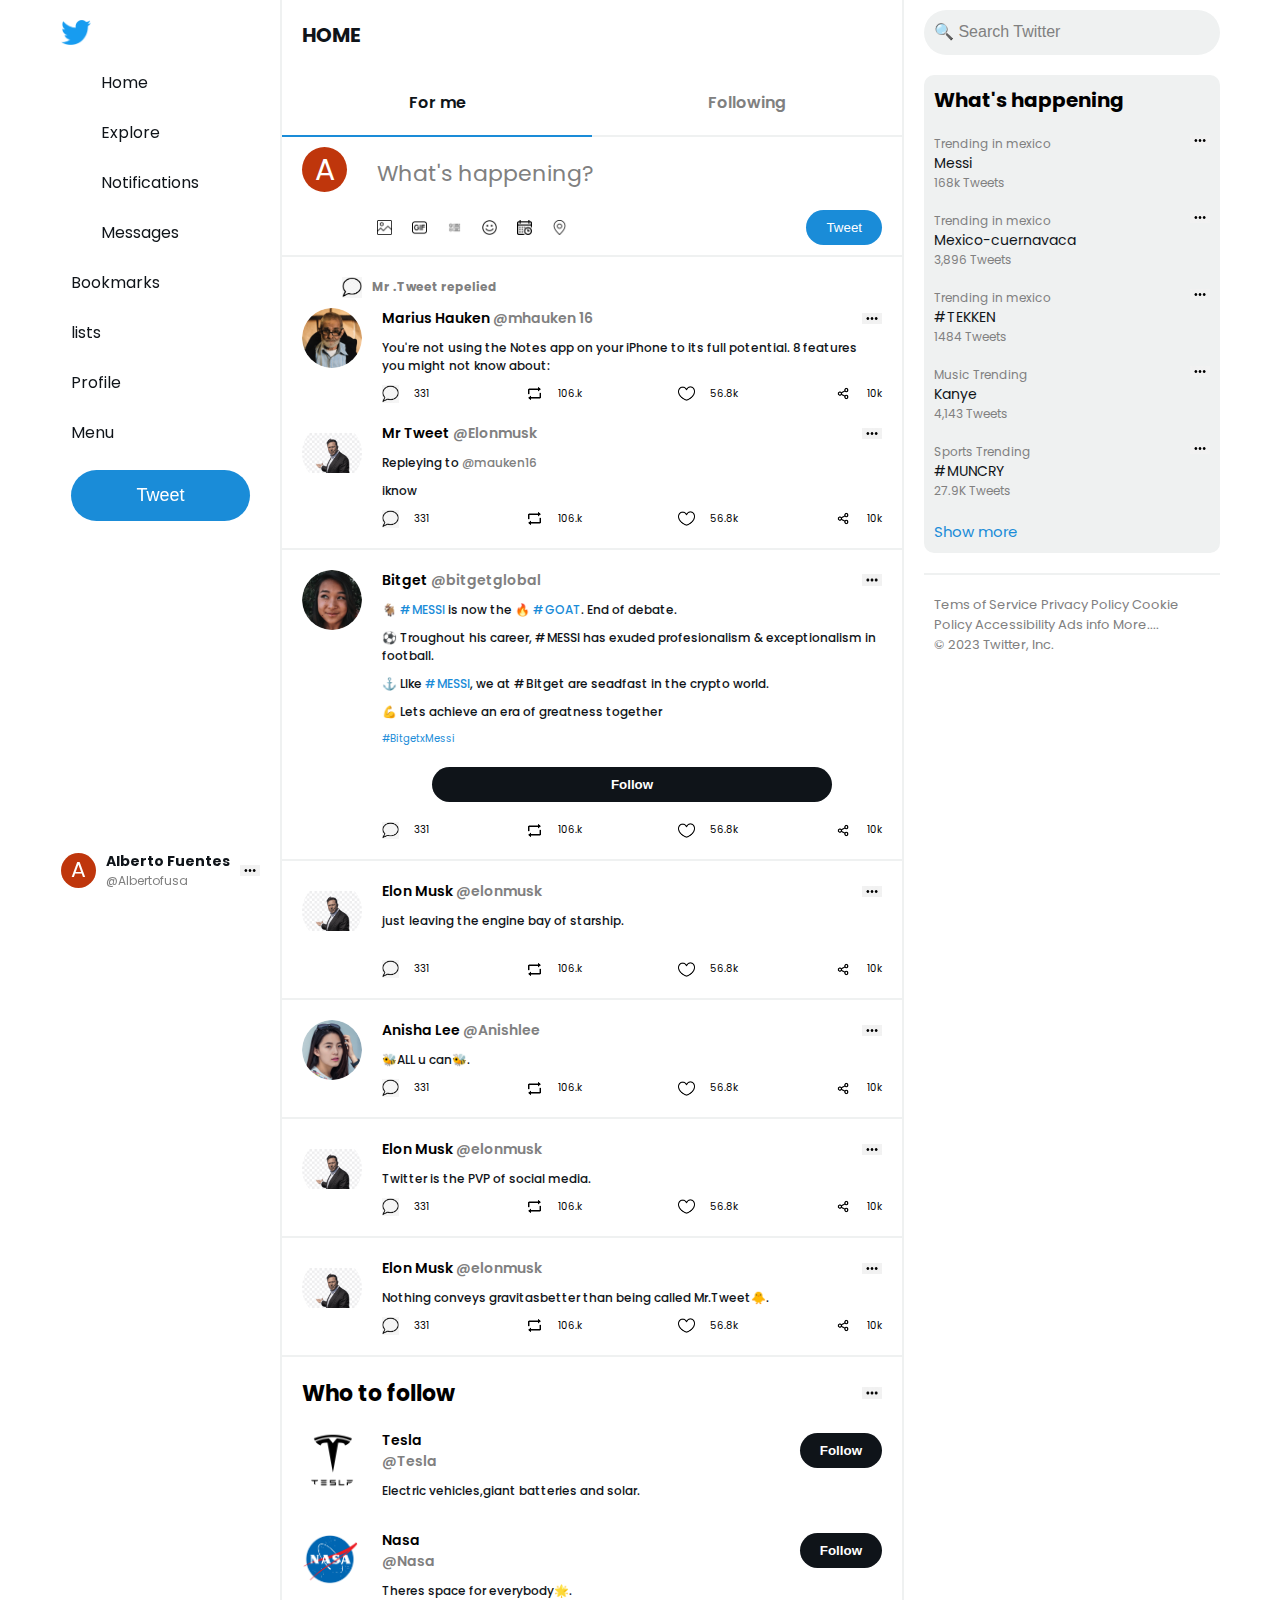
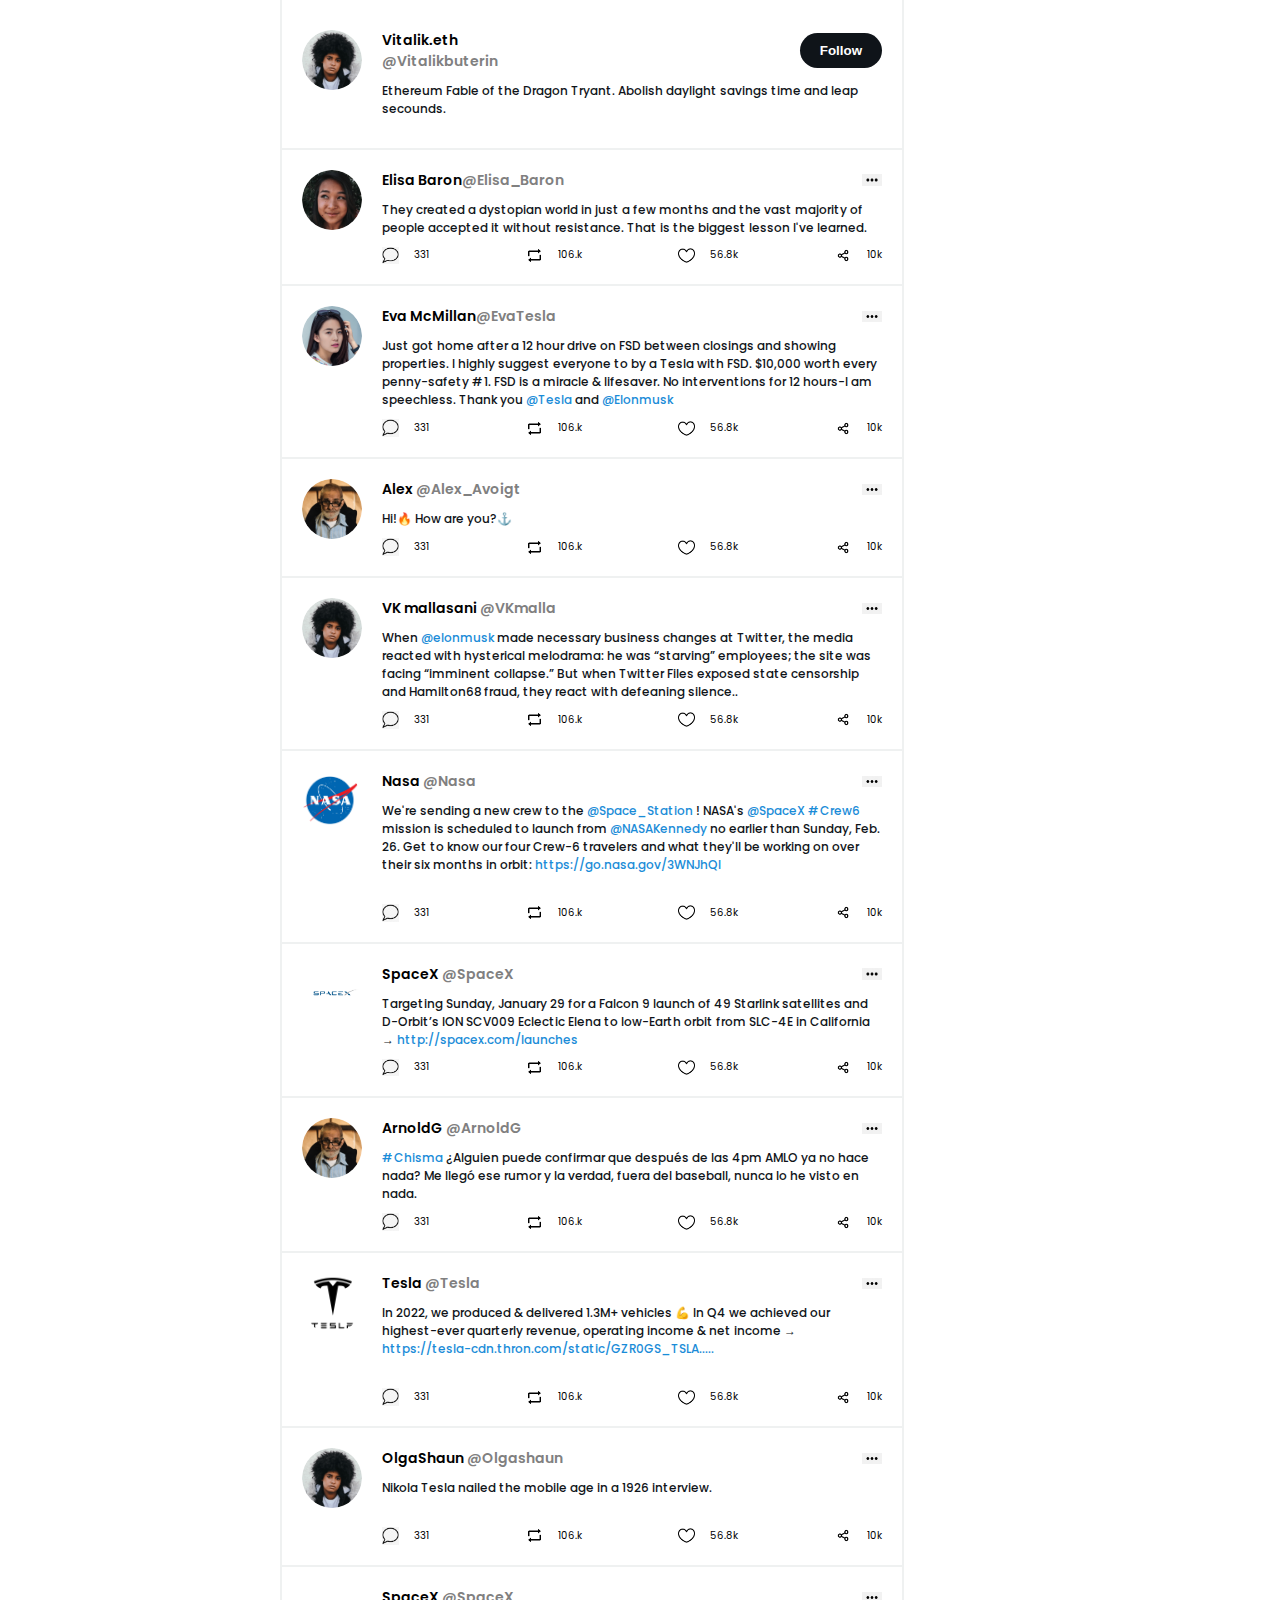
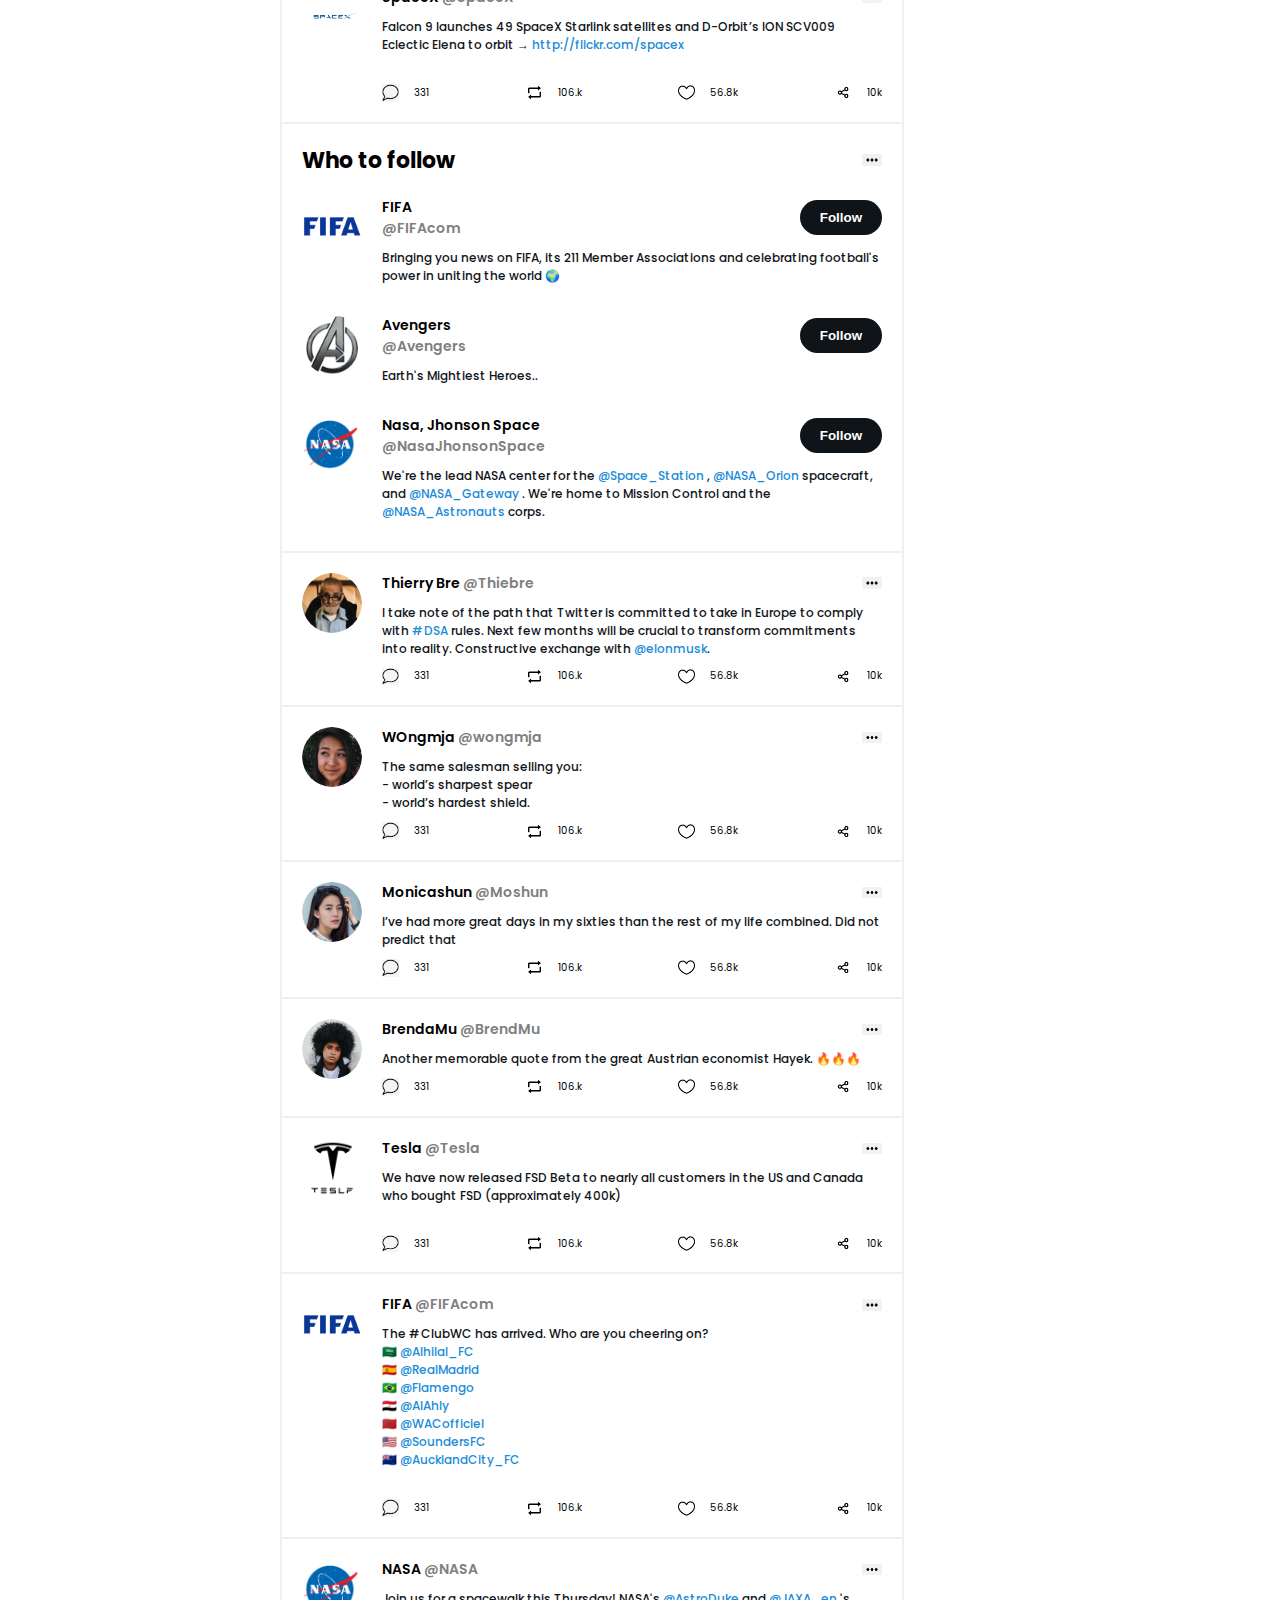
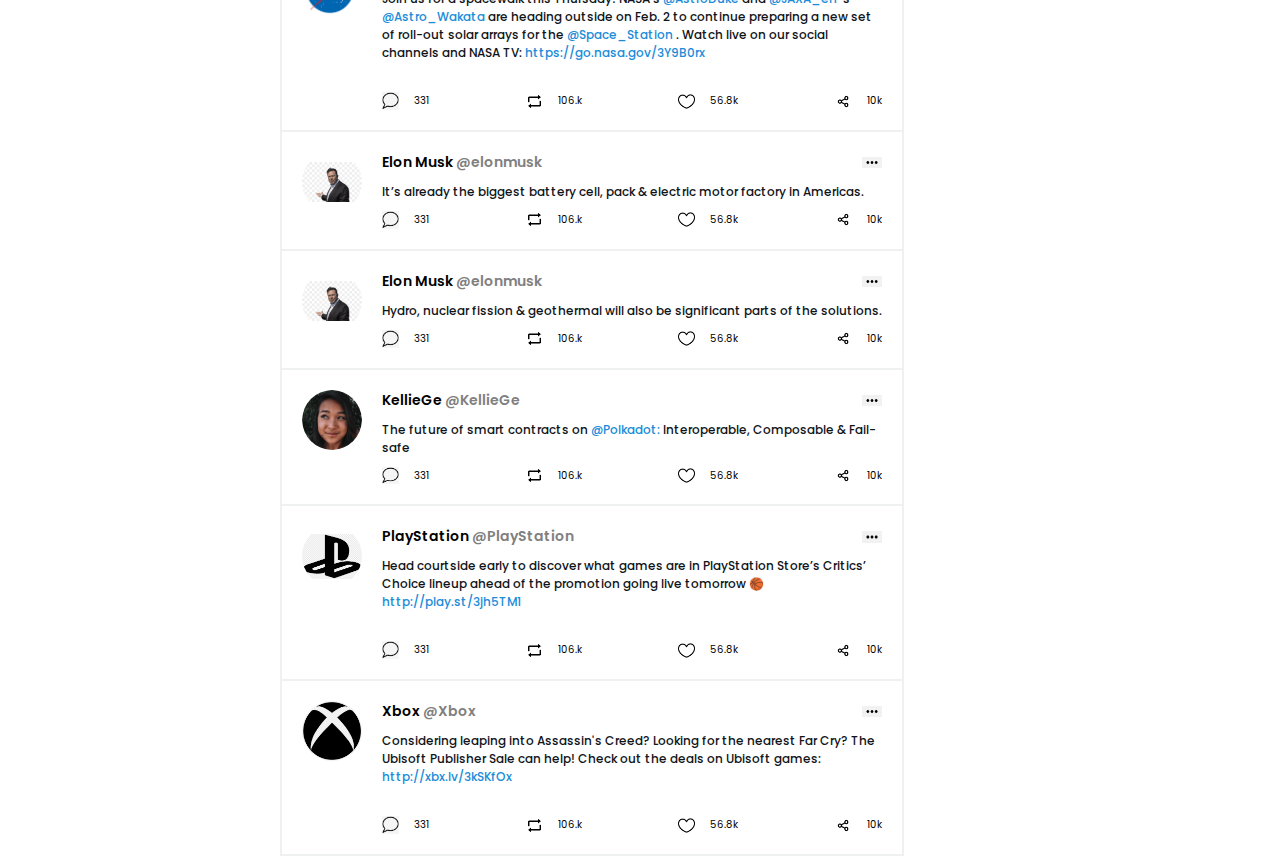
==== commit 0455c820: "agregando actualizaciones" ====
--- a/index.html
+++ b/index.html
@@ -4197,7 +4197,7 @@
       </main>
       <!-- footer -->
       <footer class="banner">
-        <div class="helper">
+        <div class="helper banner__desktop">
           <div class="section__baner__desktop">
             <div class="banner__content">
               <div class="links__desktop__banner__name banner__img__desktop">
@@ -4211,36 +4211,33 @@
               </div>
               <!-- link--1 -->
               <div class="links__desktop__banner__name">
-                <a href="#" class="banner__img"
-                  ><img class="banner__img" src="/img/casa.png" alt="casa"
-                /></a>
+                <a class="banner__img" href="#"
+                  ><i class="fa-solid fa-house-user banner__img"></i
+                ></a>
                 <a class="links__banner__desktop" href="">Home</a>
               </div>
               <!-- link--2 -->
               <div class="links__desktop__banner__name">
                 <a href="#" class="banner__img img__lupa"
-                  ><img class="banner__img" src="/img/lupa.png" alt="lupa"
-                /></a>
+                  ><i class="fa-solid fa-magnifying-glass banner__img"></i
+                ></a>
                 <a href="#" class="banner__img img__hashtag"
-                  ><img class="banner__img" src="/img/hashtag.png" alt="casa"
-                /></a>
+                  ><i class="fa-solid fa-hashtag banner__img"></i
+                ></a>
                 <a class="links__banner__desktop" href="#">Explore</a>
               </div>
               <!-- link--3 -->
               <div class="links__desktop__banner__name">
                 <a href="#" class="banner__img"
-                  ><img
-                    class="banner__img"
-                    src="/img/campana.png"
-                    alt="campana"
-                /></a>
+                  ><i class="fa-regular fa-bell banner__img"></i
+                ></a>
                 <a class="links__banner__desktop" href="#">Notifications</a>
               </div>
               <!-- link--4 -->
               <div class="links__desktop__banner__name">
                 <a href="#" class="banner__img"
-                  ><img class="banner__img" src="/img/sobre.png" alt="sobre"
-                /></a>
+                  ><i class="fa-regular fa-envelope banner__img"></i
+                ></a>
                 <a class="links__banner__desktop" href="#">Messages</a>
               </div>
               <!-- link--5 -->
@@ -4248,11 +4245,8 @@
                 class="links__desktop__banner__name banner__img__desktop bookmark__list"
               >
                 <a href="#" class="banner__img__desktop"
-                  ><img
-                    class="banner__img"
-                    src="/img/bookmark-white.png"
-                    alt="casa"
-                /></a>
+                  ><i class="fa-regular fa-bookmark banner__img"></i
+                ></a>
                 <a class="links__banner__desktop" href="#">Bookmarks</a>
               </div>
               <!-- link--6 -->
@@ -4260,25 +4254,22 @@
                 class="links__desktop__banner__name banner__img__desktop bookmark__list"
               >
                 <a href="#" class="banner__img__desktop"
-                  ><img class="banner__img" src="/img/documento.png" alt="casa"
-                /></a>
+                  ><i class="fa-regular fa-rectangle-list banner__img"></i
+                ></a>
                 <a class="links__banner__desktop" href="#">lists</a>
               </div>
               <!-- link--7 -->
               <div class="links__desktop__banner__name banner__img__desktop">
                 <a href="#" class="banner__img__desktop"
-                  ><img class="banner__img" src="/img/usuario.png" alt="casa"
-                /></a>
+                  ><i class="fa-regular fa-user banner__img"></i
+                ></a>
                 <a class="links__banner__desktop" href="#">Profile</a>
               </div>
               <!-- link--8 -->
               <div class="links__desktop__banner__name banner__img__desktop">
                 <a href="#" class="banner__img__desktop"
-                  ><img
-                    class="banner__img"
-                    src="/img/tres-puntos.png"
-                    alt="casa"
-                /></a>
+                  ><i class="fa-solid fa-bars banner__img"></i
+                ></a>
                 <a class="links__banner__desktop" href="#">Menu</a>
               </div>
               <!-- link--9 -->
--- a/style.css
+++ b/style.css
@@ -199,6 +199,11 @@
   border-bottom: 2px solid var(--gray-input);
 }
 
+.tweet__and__retweet:hover {
+  background-color: var(--gray-input);
+  cursor: pointer;
+}
+
 .tweet__content__header {
   display: flex;
   align-items: center;
@@ -274,6 +279,10 @@
   gap: 1.5rem;
 }
 
+.tweet__icon__coment:hover {
+  background-color: var(--blue);
+}
+
 .icon {
   width: 17px;
 }
@@ -285,6 +294,11 @@
   background-color: var(--white);
   padding: 2rem 0;
   border-bottom: 2px solid var(--gray-input);
+}
+
+.tweet__clasic:hover {
+  background-color: var(--gray-input);
+  cursor: pointer;
 }
 
 .content__tweet__section {
@@ -363,6 +377,7 @@
   bottom: 0;
   z-index: 1;
   width: 100%;
+  padding: 1rem 0;
 }
 
 .banner__img {
@@ -374,6 +389,11 @@
   display: flex;
   align-items: center;
   justify-content: space-between;
+}
+
+i {
+  font-size: 30px;
+  color: var(--black);
 }
 
 /* mediaqueries */
@@ -404,6 +424,11 @@
 
   /* banner */
 
+  .banner__desktop {
+    display: flex;
+    justify-content:right
+  }
+
   .section__baner__desktop {
     height: 100%;
     display: flex;
@@ -411,7 +436,7 @@
     flex-direction: column;
     justify-content: space-between;
     position: fixed;
-    padding: 2rem 0;
+    padding: 1rem 0 2rem 0;
   }
 
   .banner__content {
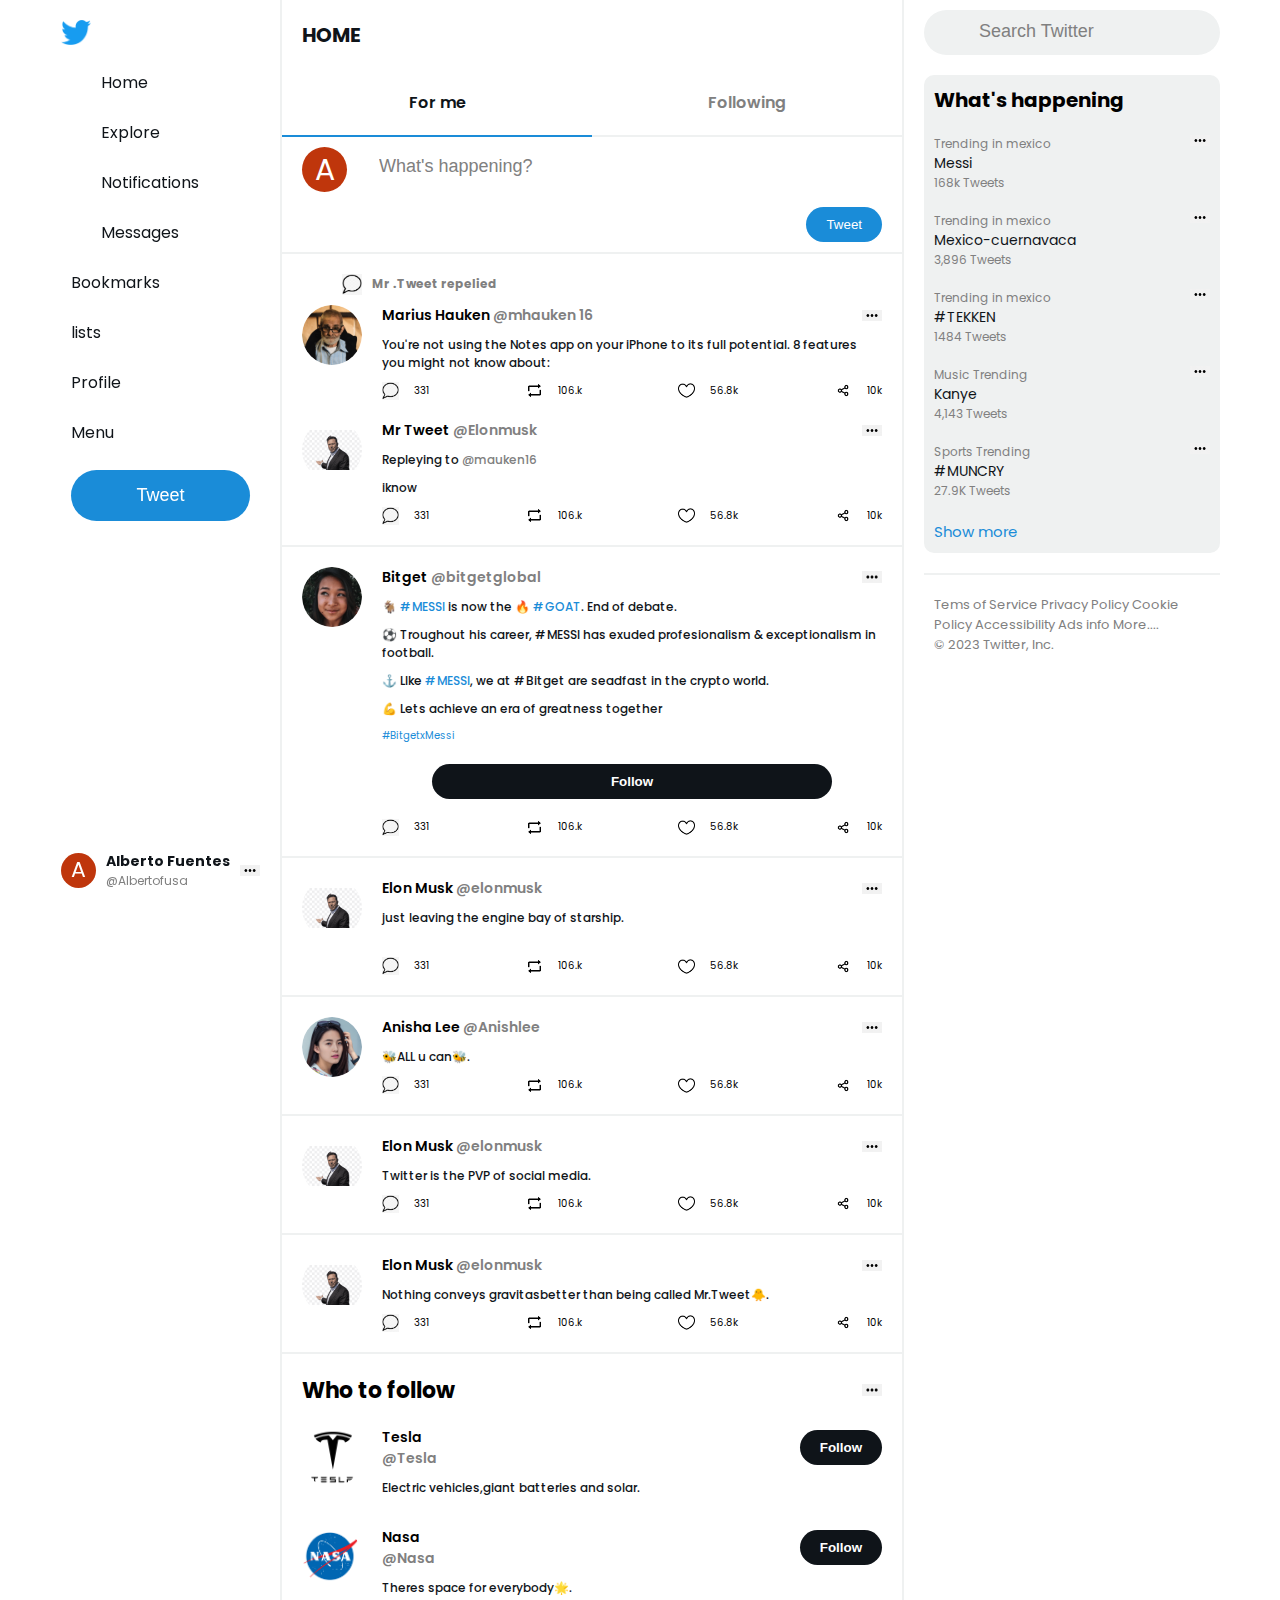
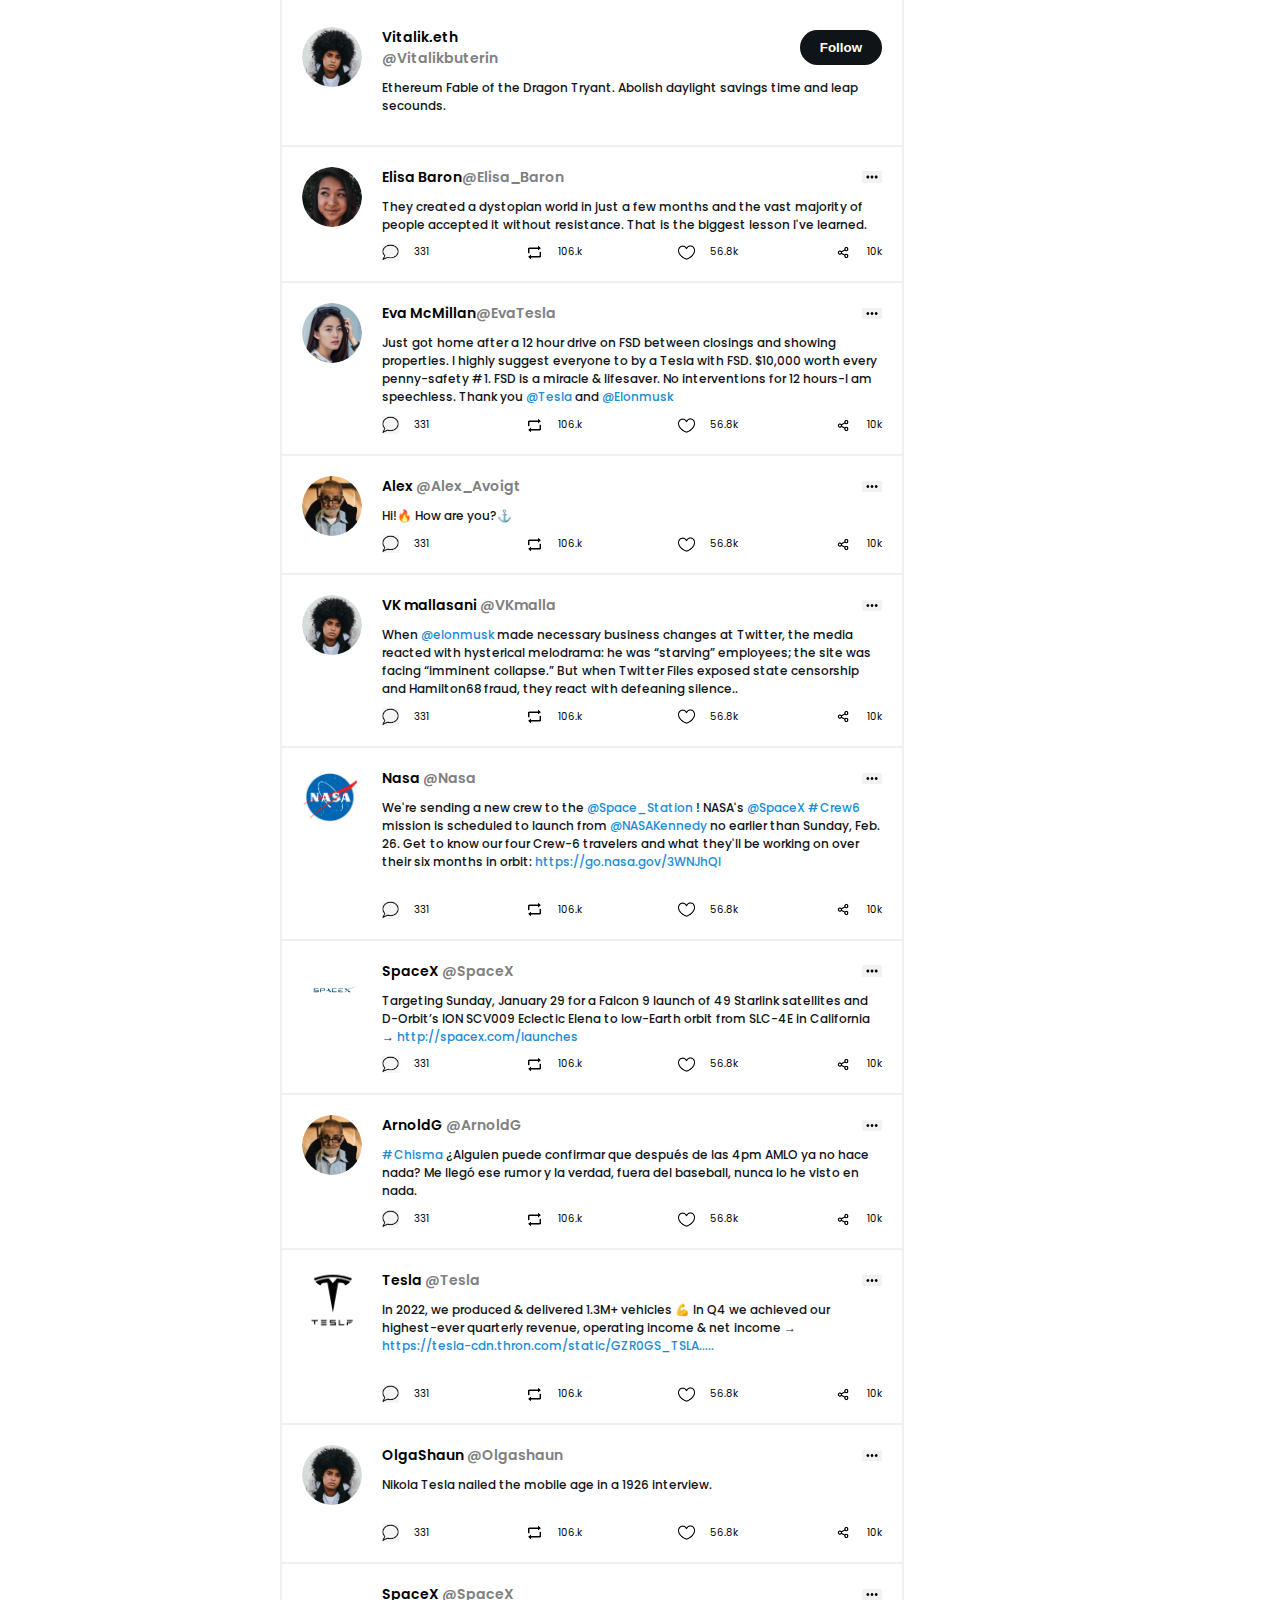
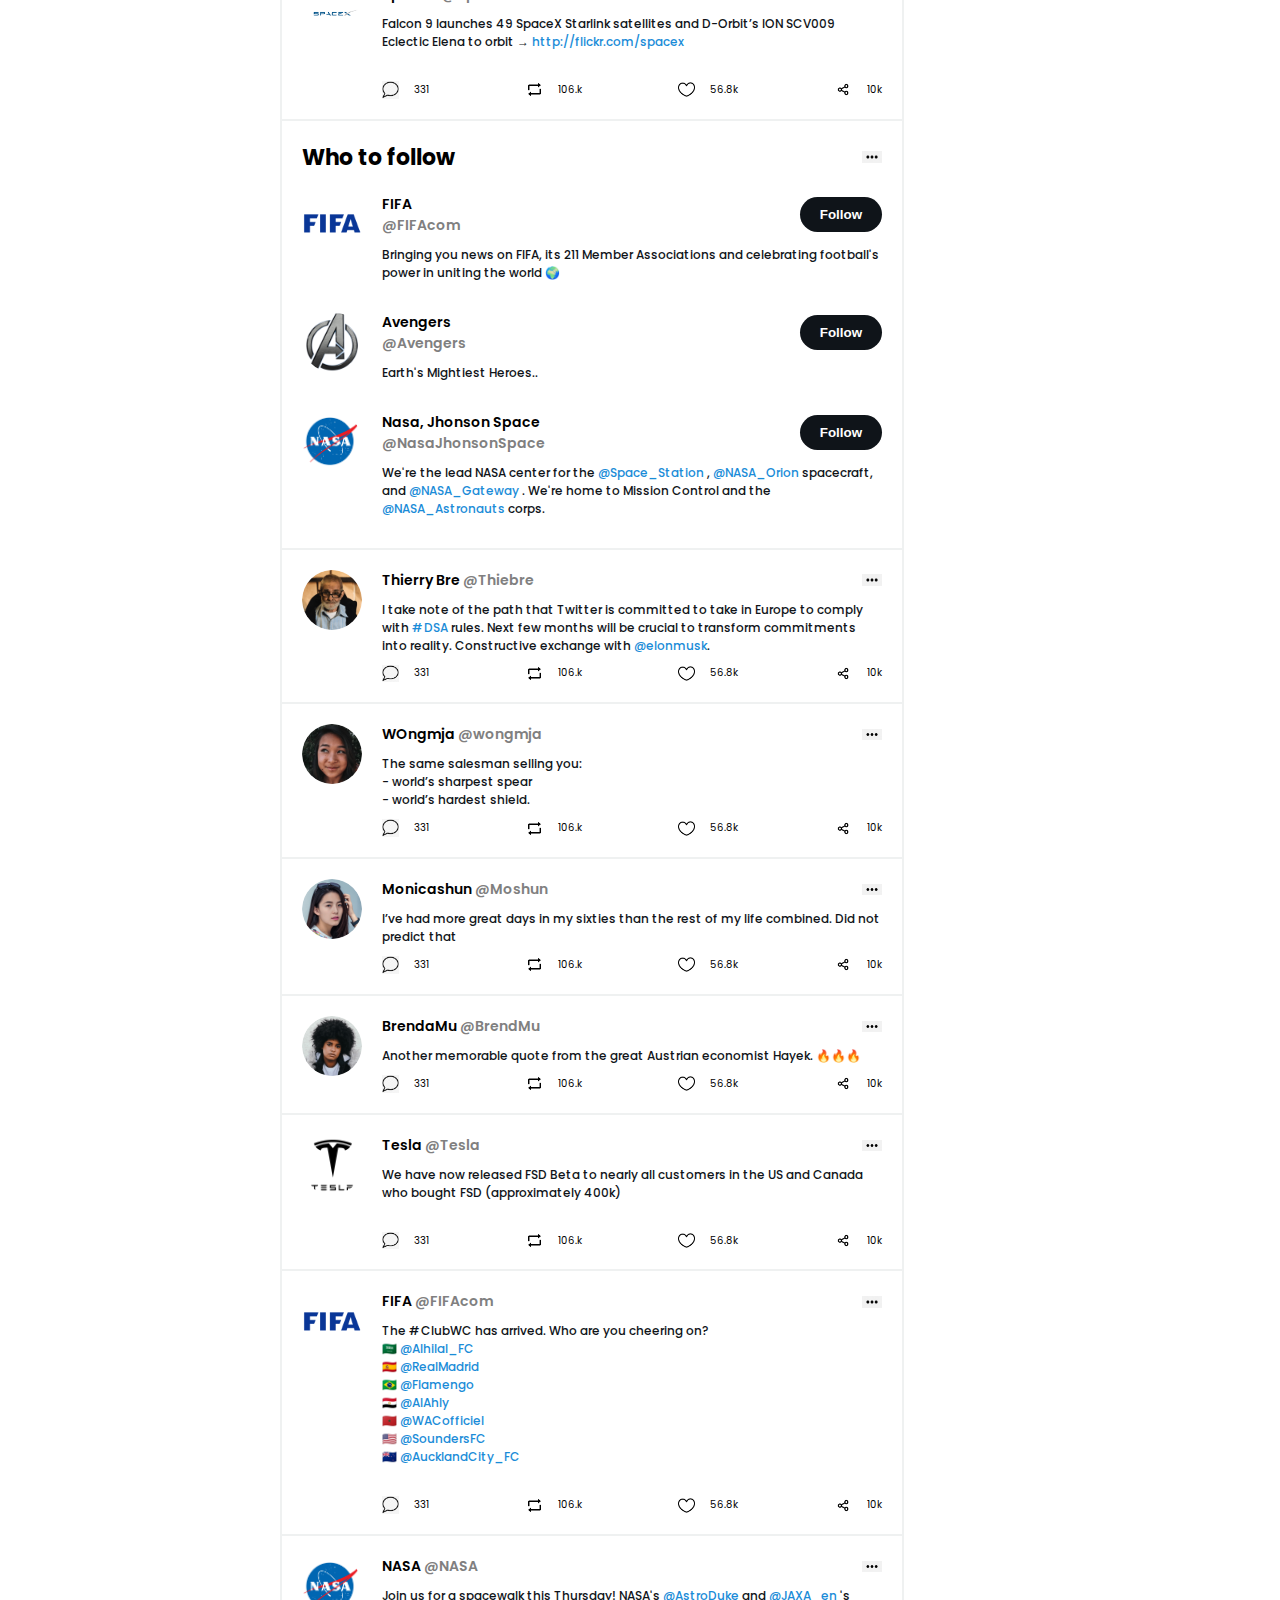
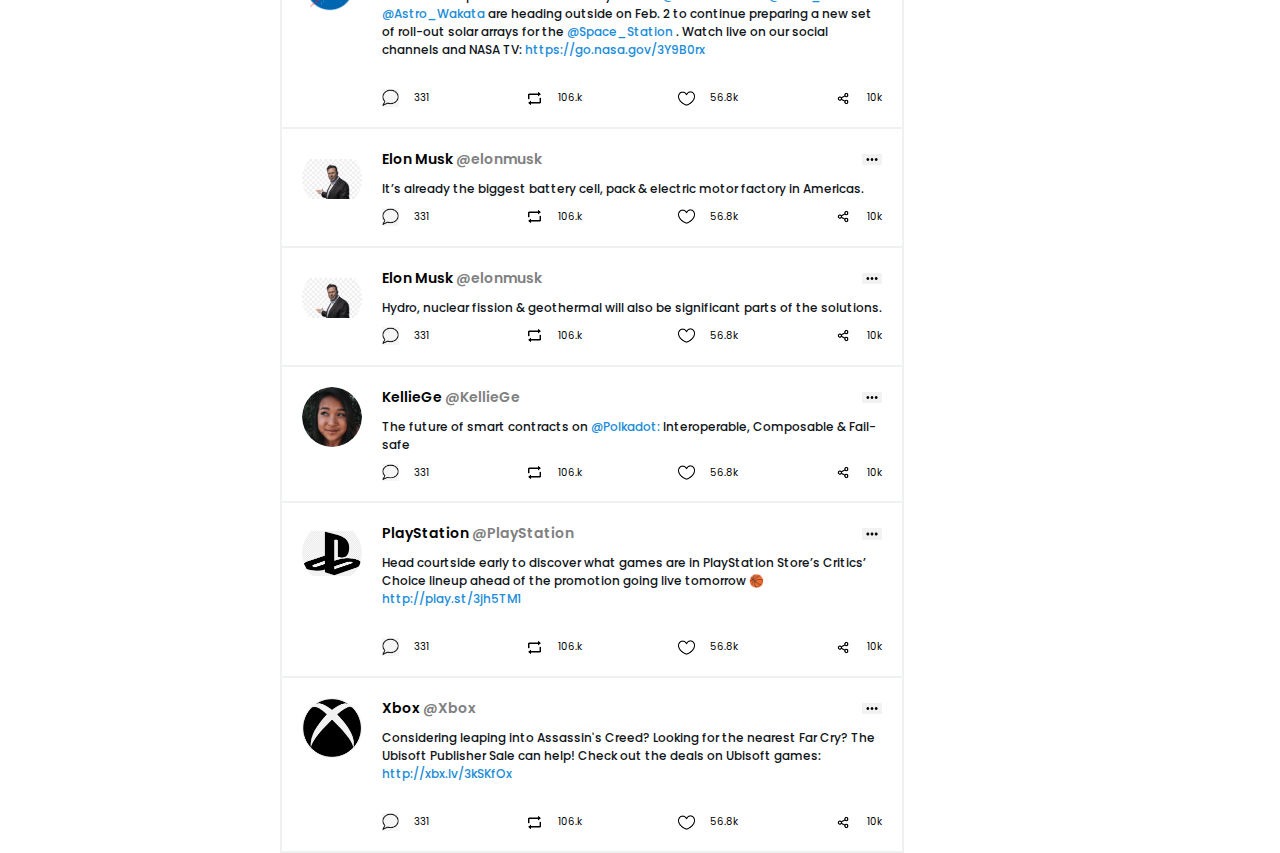
==== commit c78d9ca3: "agregando actualizaciones" ====
--- a/index.html
+++ b/index.html
@@ -59,45 +59,33 @@
                         >
                       </div>
                       <div class="section__box__ask__information">
-                        <p class="ask--copy">What's happening?</p>
+                        <input
+                          class="ask--copy"
+                          type="text"
+                          name="text"
+                          id="text"
+                          placeholder="What's happening?"
+                        />
                         <div class="ask__content__box">
                           <div class="ask__content__box__links">
                             <a href="#"
-                              ><img
-                                class="ask__img"
-                                src="/img/imagen.png"
-                                alt="imagen"
-                            /></a>
+                              ><i class="fa-regular fa-image ask__img"></i
+                            ></a>
                             <a href="#"
-                              ><img
-                                class="ask__img"
-                                src="/img/gif.png"
-                                alt="imagen"
-                            /></a>
+                              ><i class="fa-brands fa-square-git ask__img"></i
+                            ></a>
                             <a href="#"
-                              ><img
-                                class="ask__img"
-                                src="/img/pregunta-y-respuesta.png"
-                                alt="imagen"
-                            /></a>
+                              ><i class="fa-solid fa-list-check ask__img"></i
+                            ></a>
                             <a href="#"
-                              ><img
-                                class="ask__img"
-                                src="/img/cara-feliz.png"
-                                alt="imagen"
-                            /></a>
+                              ><i class="fa-regular fa-face-smile ask__img"></i
+                            ></a>
                             <a href="#"
-                              ><img
-                                class="ask__img"
-                                src="/img/calendario.png"
-                                alt="imagen"
-                            /></a>
+                              ><i class="fa-solid fa-calendar-days ask__img"></i
+                            ></a>
                             <a href="#"
-                              ><img
-                                class="ask__img"
-                                src="/img/ubicacion.png"
-                                alt="imagen"
-                            /></a>
+                              ><i class="fa-brands fa-ethereum ask__img"></i
+                            ></a>
                           </div>
                           <div>
                             <button class="ask__button">Tweet</button>
@@ -2147,45 +2135,33 @@
                         >
                       </div>
                       <div class="section__box__ask__information">
-                        <p class="ask--copy">What's happening?</p>
+                        <input
+                          class="ask--copy"
+                          type="text"
+                          name="text"
+                          id="text"
+                          placeholder="What's happening?"
+                        />
                         <div class="ask__content__box">
                           <div class="ask__content__box__links">
                             <a href="#"
-                              ><img
-                                class="ask__img"
-                                src="/img/imagen.png"
-                                alt="imagen"
-                            /></a>
+                              ><i class="fa-regular fa-image ask__img"></i
+                            ></a>
                             <a href="#"
-                              ><img
-                                class="ask__img"
-                                src="/img/gif.png"
-                                alt="imagen"
-                            /></a>
+                              ><i class="fa-brands fa-square-git ask__img"></i
+                            ></a>
                             <a href="#"
-                              ><img
-                                class="ask__img"
-                                src="/img/pregunta-y-respuesta.png"
-                                alt="imagen"
-                            /></a>
+                              ><i class="fa-solid fa-list-check ask__img"></i
+                            ></a>
                             <a href="#"
-                              ><img
-                                class="ask__img"
-                                src="/img/cara-feliz.png"
-                                alt="imagen"
-                            /></a>
+                              ><i class="fa-regular fa-face-smile ask__img"></i
+                            ></a>
                             <a href="#"
-                              ><img
-                                class="ask__img"
-                                src="/img/calendario.png"
-                                alt="imagen"
-                            /></a>
+                              ><i class="fa-solid fa-calendar-days ask__img"></i
+                            ></a>
                             <a href="#"
-                              ><img
-                                class="ask__img"
-                                src="/img/ubicacion.png"
-                                alt="imagen"
-                            /></a>
+                              ><i class="fa-brands fa-ethereum ask__img"></i
+                            ></a>
                           </div>
                           <div>
                             <button class="ask__button">Tweet</button>
@@ -4103,13 +4079,14 @@
           <!-- form--desktop -->
           <div class="section__main__desktop__form">
             <div class="helper">
-              <form action="form">
+              <form class="form" action="form">
+                <i class="fa-solid fa-magnifying-glass icon__search"></i>
                 <input
                   class="form__search"
                   type="text"
                   name="text"
                   id="text"
-                  placeholder="🔍 Search Twitter"
+                  placeholder=" Search Twitter"
                 />
               </form>
               <div class="content__main__desktop__form">
@@ -4179,7 +4156,9 @@
                     /></a>
                   </div>
                 </div>
-                <a class="link__form" href="#">Show more</a>
+                <div class="link__form__show">
+                  <a class="link__form link__form__show" href="#">Show more</a>
+                </div>
               </div>
               <!-- content__links -->
               <div class="content__links__desktop">
@@ -4203,72 +4182,94 @@
               <div class="links__desktop__banner__name banner__img__desktop">
                 <a href="#" class="banner__img__desktop"
                   ><img
-                    class="banner__img"
+                    class="banner__img banner__img__hover"
                     src="/img/Twitter-logo.svg.png"
                     alt="casa"
                 /></a>
                 <div></div>
               </div>
               <!-- link--1 -->
-              <div class="links__desktop__banner__name">
+              <div class="links__desktop__banner__name banner__img__hover">
                 <a class="banner__img" href="#"
-                  ><i class="fa-solid fa-house-user banner__img"></i
+                  ><i
+                    class="fa-solid fa-house-user banner__img banner__img__hover"
+                  ></i
                 ></a>
                 <a class="links__banner__desktop" href="">Home</a>
               </div>
               <!-- link--2 -->
-              <div class="links__desktop__banner__name">
+              <div class="links__desktop__banner__name banner__img__hover">
                 <a href="#" class="banner__img img__lupa"
-                  ><i class="fa-solid fa-magnifying-glass banner__img"></i
+                  ><i
+                    class="fa-solid fa-magnifying-glass banner__img banner__img__hover"
+                  ></i
                 ></a>
                 <a href="#" class="banner__img img__hashtag"
-                  ><i class="fa-solid fa-hashtag banner__img"></i
+                  ><i
+                    class="fa-solid fa-hashtag banner__img banner__img__hover"
+                  ></i
                 ></a>
                 <a class="links__banner__desktop" href="#">Explore</a>
               </div>
               <!-- link--3 -->
-              <div class="links__desktop__banner__name">
+              <div class="links__desktop__banner__name banner__img__hover">
                 <a href="#" class="banner__img"
-                  ><i class="fa-regular fa-bell banner__img"></i
+                  ><i
+                    class="fa-regular fa-bell banner__img banner__img__hover"
+                  ></i
                 ></a>
                 <a class="links__banner__desktop" href="#">Notifications</a>
               </div>
               <!-- link--4 -->
-              <div class="links__desktop__banner__name">
+              <div class="links__desktop__banner__name banner__img__hover">
                 <a href="#" class="banner__img"
-                  ><i class="fa-regular fa-envelope banner__img"></i
+                  ><i
+                    class="fa-regular fa-envelope banner__img banner__img__hover"
+                  ></i
                 ></a>
                 <a class="links__banner__desktop" href="#">Messages</a>
               </div>
               <!-- link--5 -->
               <div
-                class="links__desktop__banner__name banner__img__desktop bookmark__list"
+                class="links__desktop__banner__name banner__img__desktop bookmark__list banner__img__hover"
               >
                 <a href="#" class="banner__img__desktop"
-                  ><i class="fa-regular fa-bookmark banner__img"></i
+                  ><i
+                    class="fa-regular fa-bookmark banner__img banner__img__hover"
+                  ></i
                 ></a>
                 <a class="links__banner__desktop" href="#">Bookmarks</a>
               </div>
               <!-- link--6 -->
               <div
-                class="links__desktop__banner__name banner__img__desktop bookmark__list"
+                class="links__desktop__banner__name banner__img__desktop bookmark__list banner__img__hover"
               >
                 <a href="#" class="banner__img__desktop"
-                  ><i class="fa-regular fa-rectangle-list banner__img"></i
+                  ><i
+                    class="fa-regular fa-rectangle-list banner__img banner__img__hover"
+                  ></i
                 ></a>
                 <a class="links__banner__desktop" href="#">lists</a>
               </div>
               <!-- link--7 -->
-              <div class="links__desktop__banner__name banner__img__desktop">
+              <div
+                class="links__desktop__banner__name banner__img__desktop banner__img__hover"
+              >
                 <a href="#" class="banner__img__desktop"
-                  ><i class="fa-regular fa-user banner__img"></i
+                  ><i
+                    class="fa-regular fa-user banner__img banner__img__hover"
+                  ></i
                 ></a>
                 <a class="links__banner__desktop" href="#">Profile</a>
               </div>
               <!-- link--8 -->
-              <div class="links__desktop__banner__name banner__img__desktop">
+              <div
+                class="links__desktop__banner__name banner__img__desktop banner__img__hover"
+              >
                 <a href="#" class="banner__img__desktop"
-                  ><i class="fa-solid fa-bars banner__img"></i
+                  ><i
+                    class="fa-solid fa-bars banner__img banner__img__hover"
+                  ></i
                 ></a>
                 <a class="links__banner__desktop" href="#">Menu</a>
               </div>
@@ -4284,7 +4285,9 @@
               <button class="button__banner">Tweet</button>
             </div>
             <!-- link--10 -->
-            <div class="banner__img__desktop profile__display__box">
+            <div
+              class="banner__img__desktop profile__display__box banner__img__hover"
+            >
               <a href="#"><div class="profile">A</div></a>
               <div class="box__copy__banner__profile">
                 <div>
--- a/style.css
+++ b/style.css
@@ -384,6 +384,12 @@
   width: 30px;
 }
 
+.banner__img__hover:hover {
+  background-color: var(--gray-input);
+  border-radius: 10px;
+  cursor: pointer;
+}
+
 .banner__content {
   width: 100%;
   display: flex;
@@ -426,7 +432,7 @@
 
   .banner__desktop {
     display: flex;
-    justify-content:right
+    justify-content: right;
   }
 
   .section__baner__desktop {
@@ -504,15 +510,15 @@
   }
 
   .ask--copy {
-    color: var(--gray);
-    font-size: 2.2rem;
-    margin-bottom: 2rem;
+    width: 100%;
+    font-size: 1.6rem;
   }
 
   .ask__content__box {
     display: flex;
     align-items: center;
     justify-content: space-between;
+    padding-top: 3rem;
   }
 
   .ask__content__box__links {
@@ -522,7 +528,13 @@
   }
 
   .ask__img {
-    width: 15px;
+    color: var(--blue);
+    font-size: 20px;
+  }
+
+  .ask__img:hover {
+    background-color: var(--gray-input);
+    border-radius: 10px;
   }
 
   .ask__button {
@@ -558,17 +570,29 @@
 
   .form__search {
     width: 100%;
-    padding: 1.5rem 5rem 1.5rem 1rem;
+    padding: 1.5rem 5rem 1.5rem 5rem;
     background-color: var(--gray-input);
     border-radius: 40px;
     margin-bottom: 2rem;
   }
 
+  .form {
+    position: relative;
+  }
+
+  .icon__search {
+    position: absolute;
+    left: 10px;
+    top: 12px;
+    z-index: 1;
+    font-size: 20px;
+    color: var(--gray);
+  }
+
   ::placeholder {
     width: 100%;
     color: var(--gray);
-    background-color: var(--gray-input);
-    font-size: 1.6rem;
+    font-size: 1.8rem;
   }
 
   .content__main__desktop__form {
@@ -586,7 +610,12 @@
   .box__desktop__form {
     display: flex;
     justify-content: space-between;
-    margin-bottom: 2rem;
+    padding-bottom: 2rem;
+  }
+
+  .box__desktop__form:hover {
+    background-color: antiquewhite;
+    cursor: pointer;
   }
 
   .copy__desktop__form {
@@ -602,6 +631,10 @@
   .link__form {
     font-size: 1.5rem;
     color: var(--blue);
+  }
+
+  .link__form__show:hover {
+    background-color: antiquewhite;
   }
 }
 
@@ -673,6 +706,10 @@
     padding: 2rem 1rem;
   }
 
+  .links__desktop:hover {
+    text-decoration: underline;
+  }
+
   .links__desktop {
     color: var(--gray);
     font-size: 1.3rem;
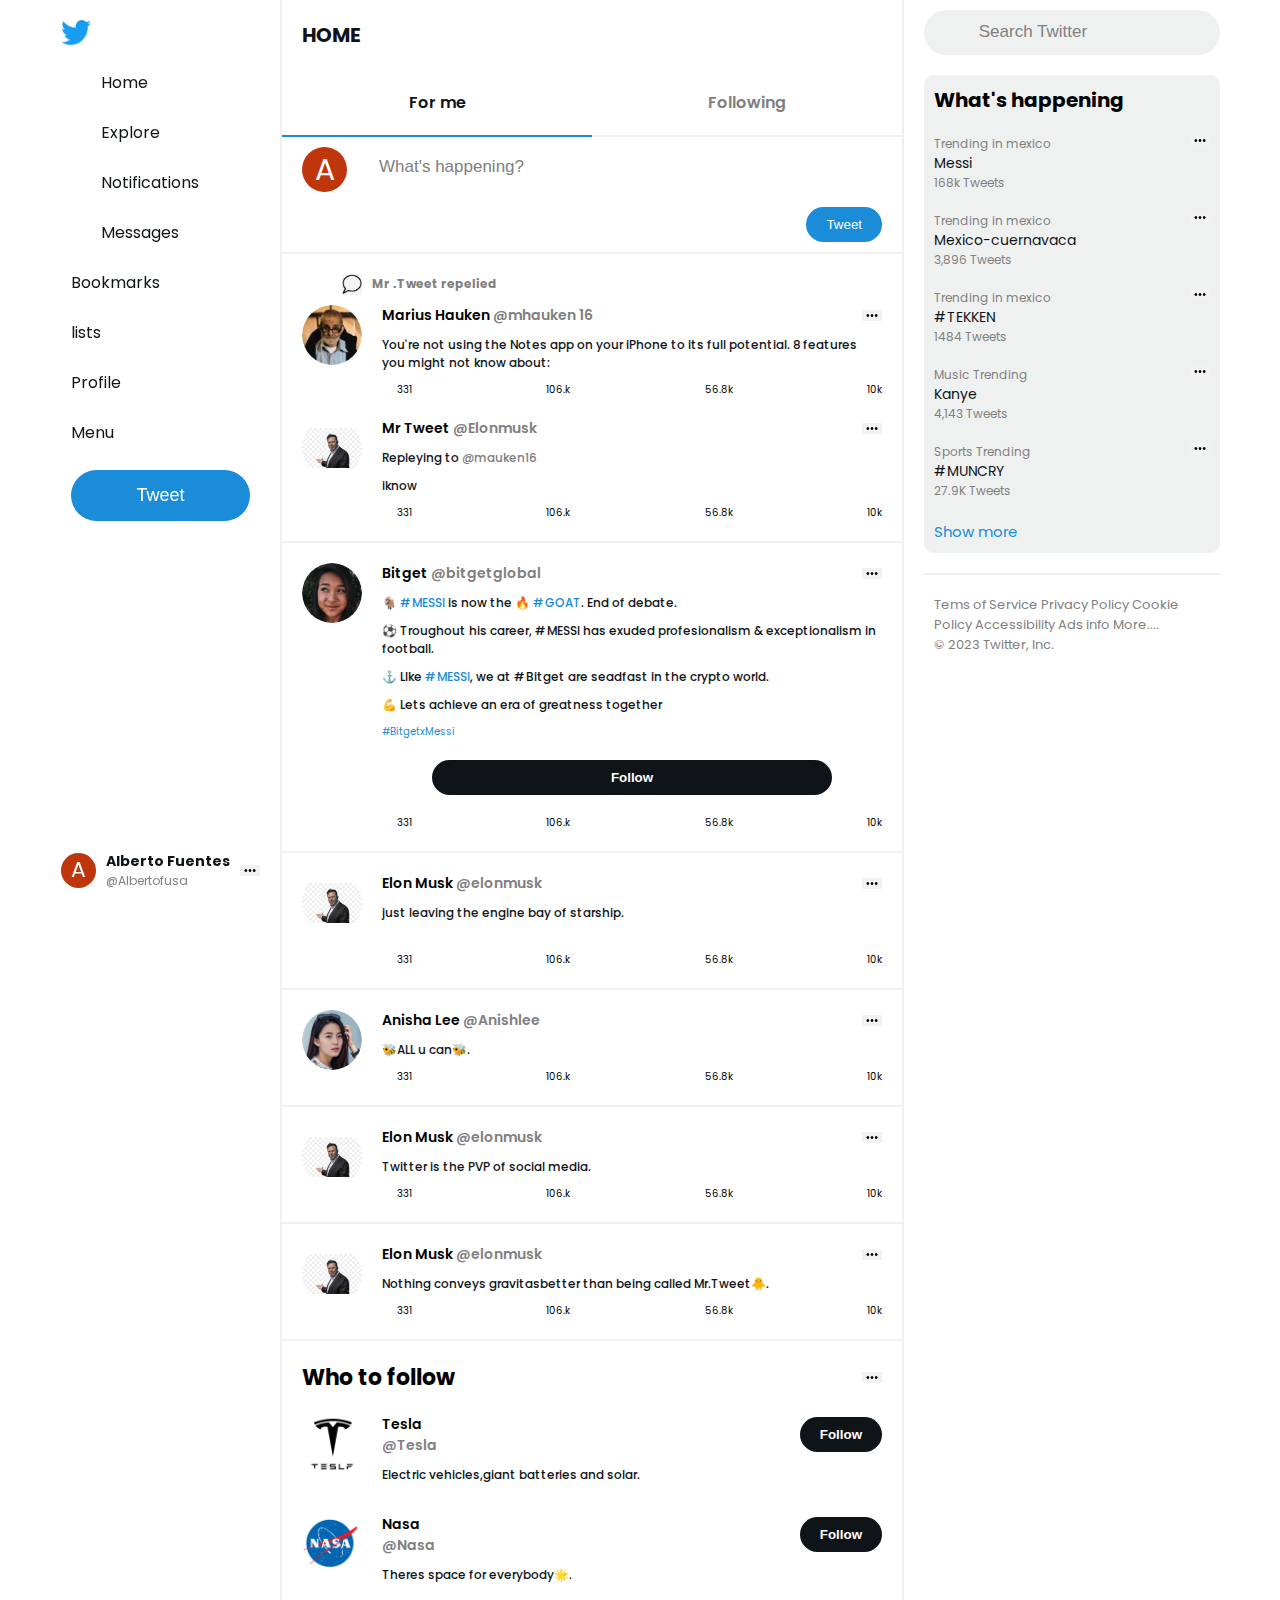
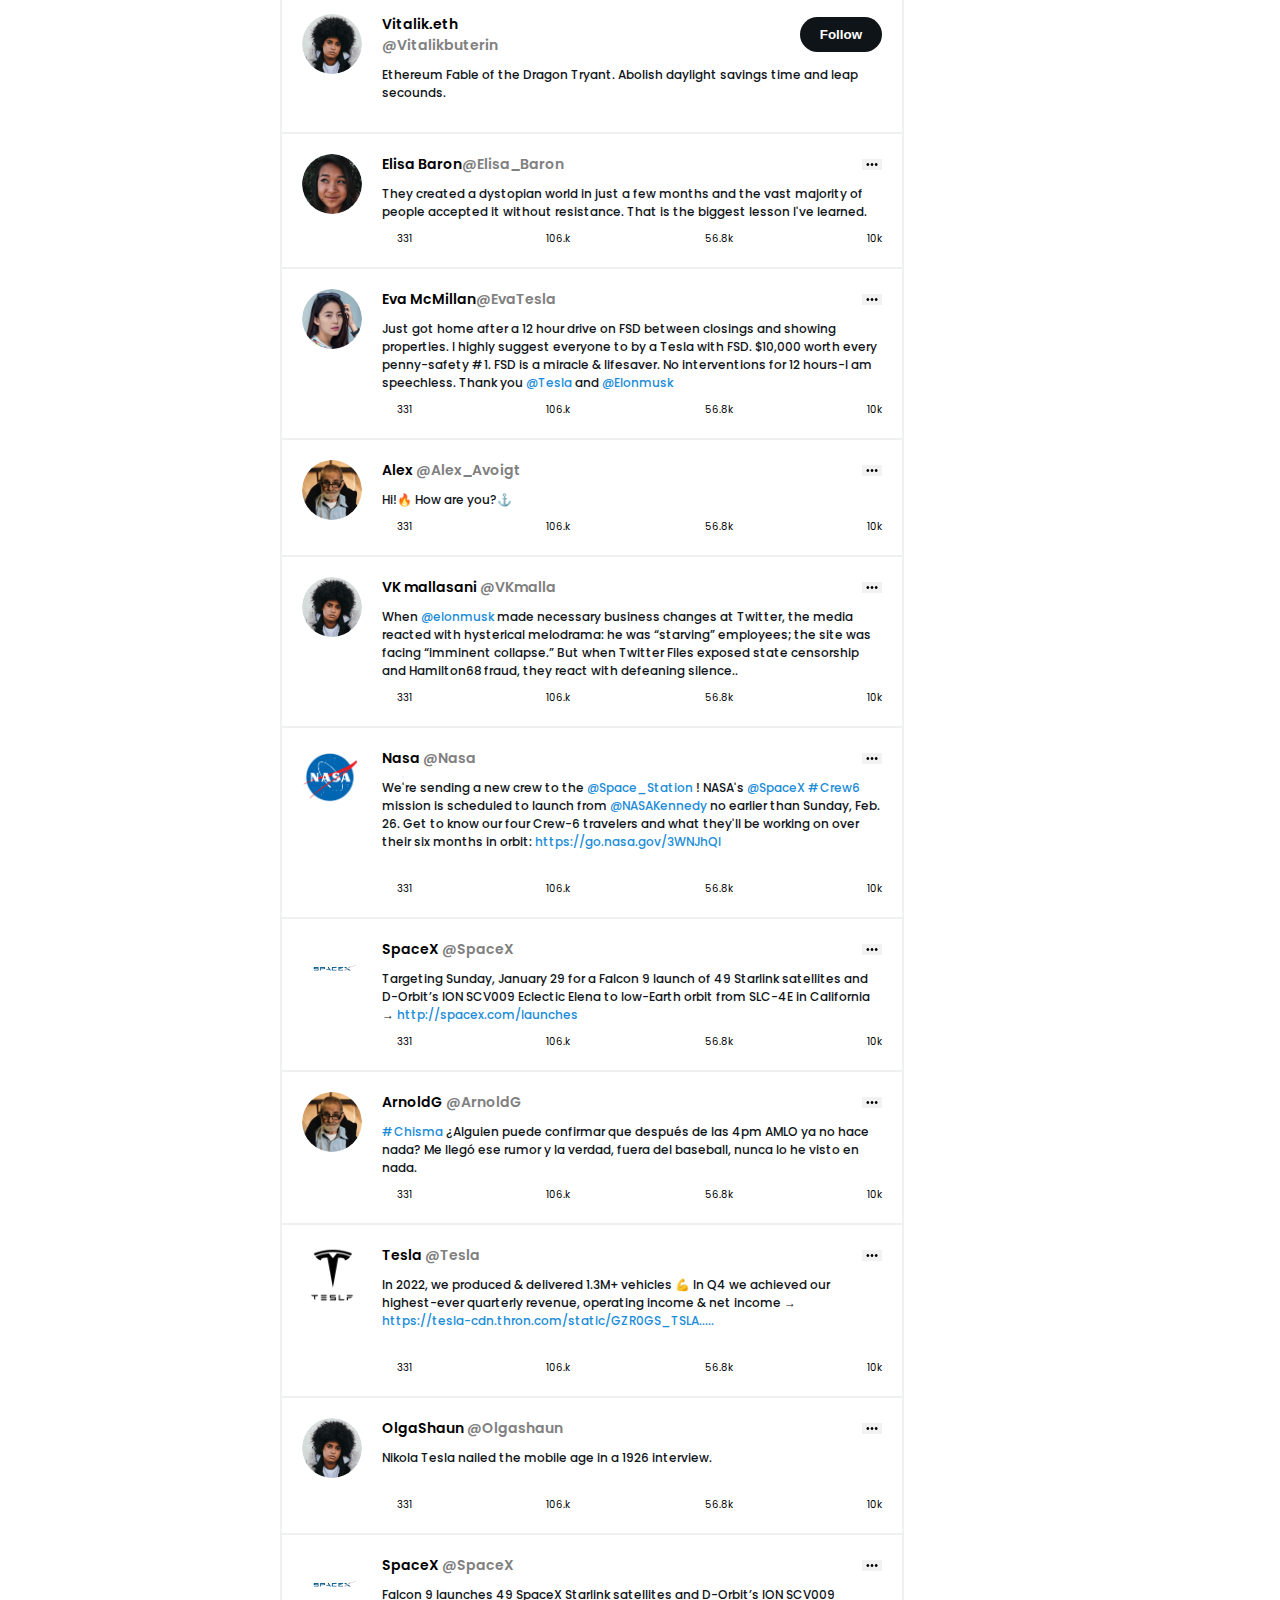
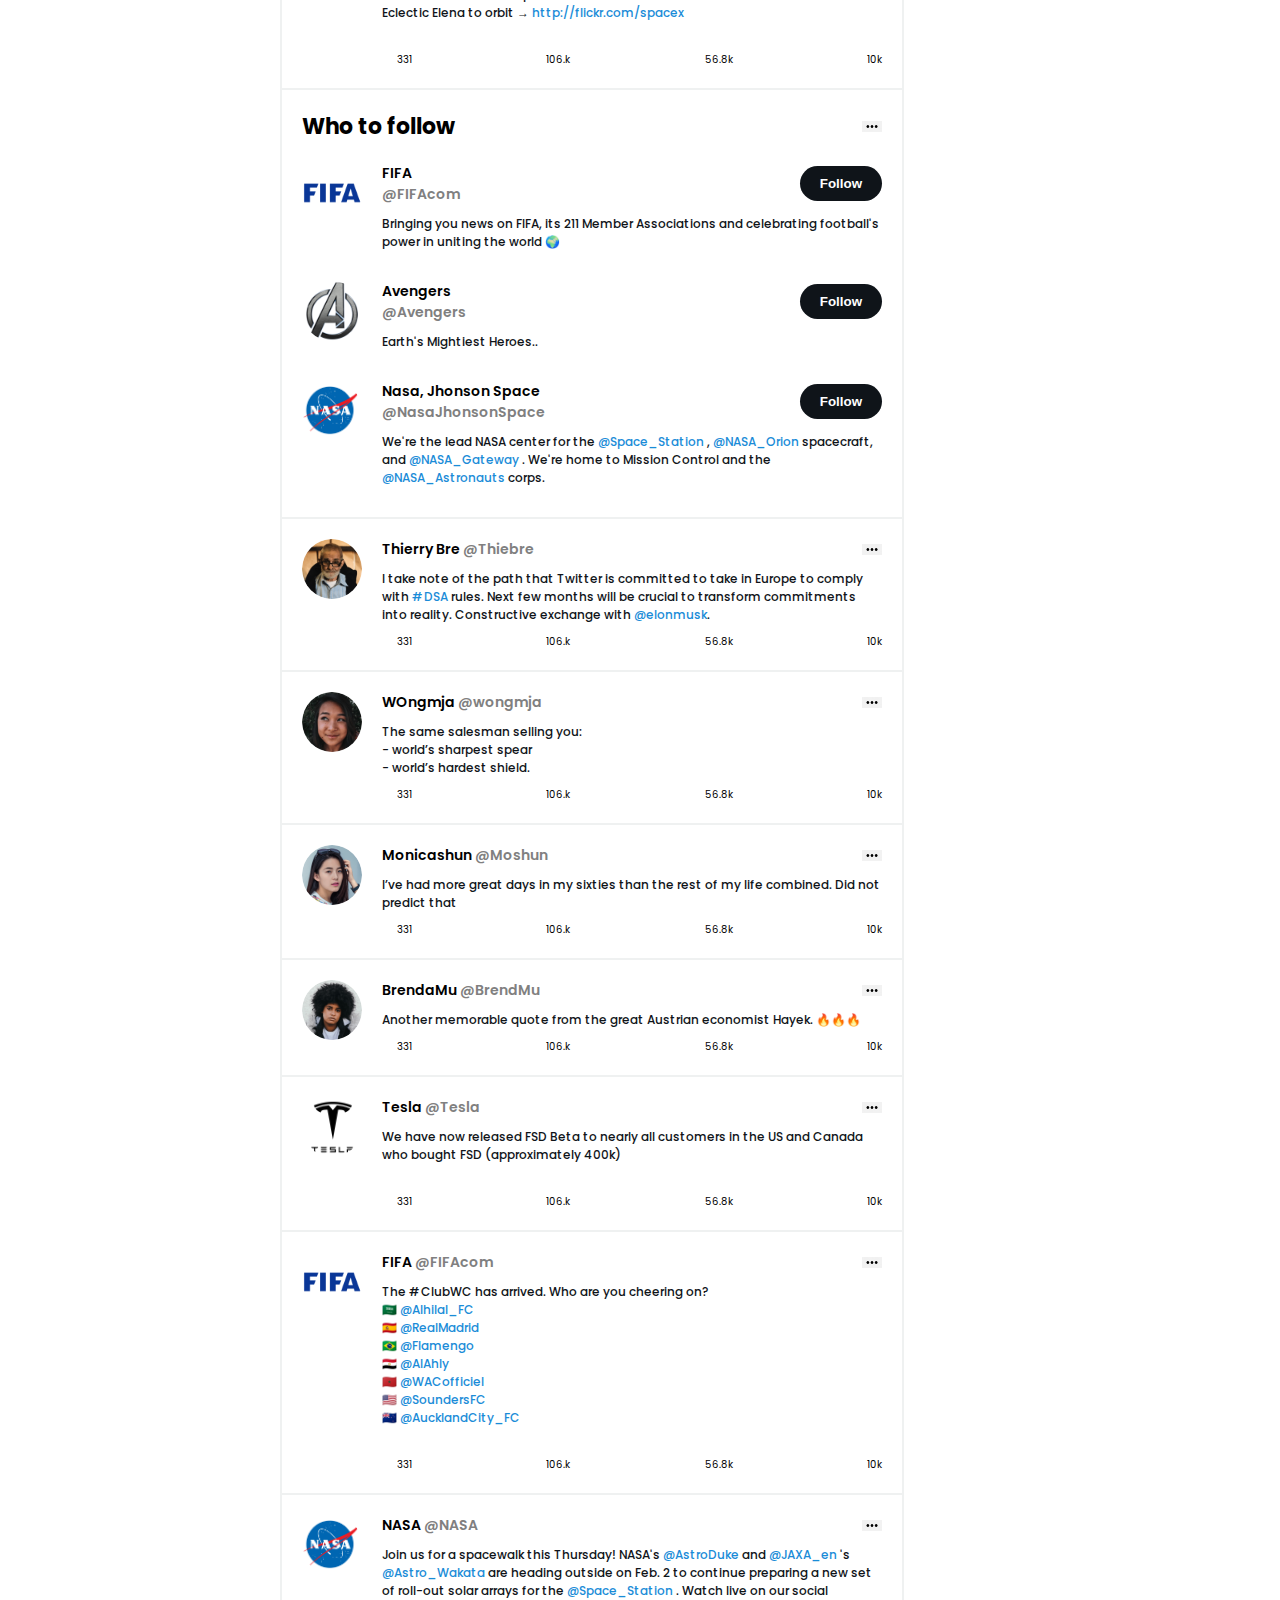
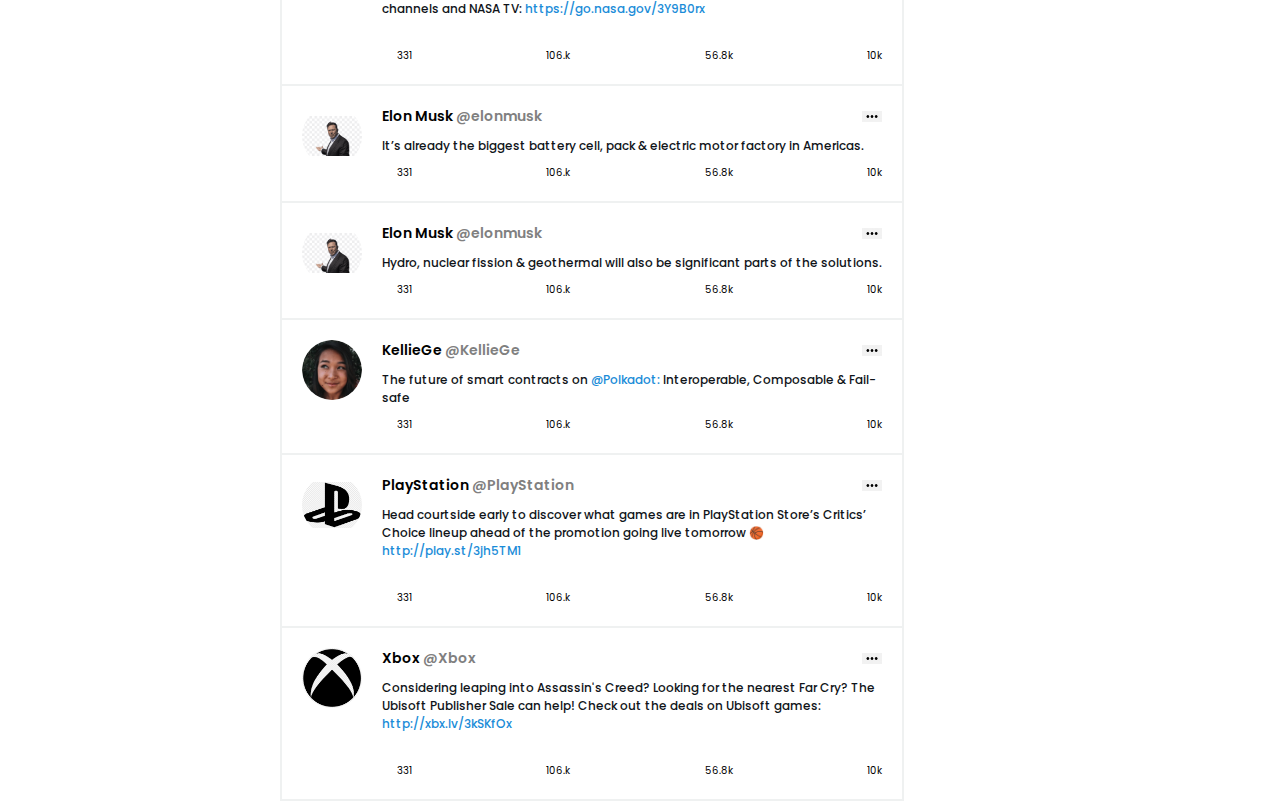
==== commit aaafebb3: "agregando actualizaciones" ====
--- a/index.html
+++ b/index.html
@@ -21,7 +21,7 @@
     <title>Twitter</title>
   </head>
   <body>
-    <div class="content__main__footer">
+    <div class="content">
       <!-- main -->
       <main class="container">
         <!-- header -->
@@ -133,36 +133,32 @@
                             full potential. 8 features you might not know about:
                           </p>
                           <div class="tweet__icons">
-                            <div class="tweet__icons__box">
-                              <img
-                                class="icon"
-                                src="/img/comment.png"
-                                alt="comment"
-                              />
+                            <div class="tweet__icons__box comment__box">
+                              <a href="#"
+                                ><i
+                                  class="fa-regular fa-comment icon comment"
+                                ></i
+                              ></a>
                               <p>331</p>
                             </div>
-                            <div class="tweet__icons__box">
-                              <img
-                                class="icon"
-                                src="/img/retweet.png"
-                                alt="retweet"
-                              />
+                            <div class="tweet__icons__box retweet__box">
+                              <a href="#"
+                                ><i class="fa-solid fa-retweet icon retweet"></i
+                              ></a>
                               <p>106.k</p>
                             </div>
-                            <div class="tweet__icons__box">
-                              <img
-                                class="icon"
-                                src="/img/love.png"
-                                alt="love"
-                              />
+                            <div class="tweet__icons__box love__box">
+                              <a href="#"
+                                ><i class="fa-regular fa-heart icon love"></i
+                              ></a>
                               <p>56.8k</p>
                             </div>
-                            <div class="tweet__icons__box">
-                              <img
-                                class="icon"
-                                src="/img/share.png"
-                                alt="share"
-                              />
+                            <div class="tweet__icons__box comment__box">
+                              <a href="#"
+                                ><i
+                                  class="fa-solid fa-share-nodes icon comment"
+                                ></i
+                              ></a>
                               <p>10k</p>
                             </div>
                           </div>
@@ -201,36 +197,34 @@
                               <p class="tweet__copy">iknow</p>
                             </div>
                             <div class="tweet__icons">
-                              <div class="tweet__icons__box">
-                                <img
-                                  class="icon"
-                                  src="/img/comment.png"
-                                  alt="comment"
-                                />
+                              <div class="tweet__icons__box comment__box">
+                                <a href="#"
+                                  ><i
+                                    class="fa-regular fa-comment icon comment"
+                                  ></i
+                                ></a>
                                 <p>331</p>
                               </div>
-                              <div class="tweet__icons__box">
-                                <img
-                                  class="icon"
-                                  src="/img/retweet.png"
-                                  alt="retweet"
-                                />
+                              <div class="tweet__icons__box retweet__box">
+                                <a href="#"
+                                  ><i
+                                    class="fa-solid fa-retweet icon retweet"
+                                  ></i
+                                ></a>
                                 <p>106.k</p>
                               </div>
-                              <div class="tweet__icons__box">
-                                <img
-                                  class="icon"
-                                  src="/img/love.png"
-                                  alt="love"
-                                />
+                              <div class="tweet__icons__box love__box">
+                                <a href="#"
+                                  ><i class="fa-regular fa-heart icon love"></i
+                                ></a>
                                 <p>56.8k</p>
                               </div>
-                              <div class="tweet__icons__box">
-                                <img
-                                  class="icon"
-                                  src="/img/share.png"
-                                  alt="share"
-                                />
+                              <div class="tweet__icons__box comment__box">
+                                <a href="#"
+                                  ><i
+                                    class="fa-solid fa-share-nodes icon comment"
+                                  ></i
+                                ></a>
                                 <p>10k</p>
                               </div>
                             </div>
@@ -282,32 +276,30 @@
                           <button class="tweet__button">Follow</button>
                         </div>
                         <div class="tweet__icons">
-                          <div class="tweet__icons__box">
-                            <img
-                              class="icon"
-                              src="/img/comment.png"
-                              alt="comment"
-                            />
-                            <p>331</p>
-                          </div>
-                          <div class="tweet__icons__box">
-                            <img
-                              class="icon"
-                              src="/img/retweet.png"
-                              alt="retweet"
-                            />
-                            <p>106.k</p>
-                          </div>
-                          <div class="tweet__icons__box">
-                            <img class="icon" src="/img/love.png" alt="love" />
-                            <p>56.8k</p>
-                          </div>
-                          <div class="tweet__icons__box">
-                            <img
-                              class="icon"
-                              src="/img/share.png"
-                              alt="share"
-                            />
+                          <div class="tweet__icons__box comment__box">
+                            <a href="#"
+                              ><i class="fa-regular fa-comment icon comment"></i
+                            ></a>
+                            <p>331</p>
+                          </div>
+                          <div class="tweet__icons__box retweet__box">
+                            <a href="#"
+                              ><i class="fa-solid fa-retweet icon retweet"></i
+                            ></a>
+                            <p>106.k</p>
+                          </div>
+                          <div class="tweet__icons__box love__box">
+                            <a href="#"
+                              ><i class="fa-regular fa-heart icon love"></i
+                            ></a>
+                            <p>56.8k</p>
+                          </div>
+                          <div class="tweet__icons__box comment__box">
+                            <a href="#"
+                              ><i
+                                class="fa-solid fa-share-nodes icon comment"
+                              ></i
+                            ></a>
                             <p>10k</p>
                           </div>
                         </div>
@@ -345,32 +337,30 @@
                           alt=""
                         />
                         <div class="tweet__icons">
-                          <div class="tweet__icons__box">
-                            <img
-                              class="icon"
-                              src="/img/comment.png"
-                              alt="comment"
-                            />
-                            <p>331</p>
-                          </div>
-                          <div class="tweet__icons__box">
-                            <img
-                              class="icon"
-                              src="/img/retweet.png"
-                              alt="retweet"
-                            />
-                            <p>106.k</p>
-                          </div>
-                          <div class="tweet__icons__box">
-                            <img class="icon" src="/img/love.png" alt="love" />
-                            <p>56.8k</p>
-                          </div>
-                          <div class="tweet__icons__box">
-                            <img
-                              class="icon"
-                              src="/img/share.png"
-                              alt="share"
-                            />
+                          <div class="tweet__icons__box comment__box">
+                            <a href="#"
+                              ><i class="fa-regular fa-comment icon comment"></i
+                            ></a>
+                            <p>331</p>
+                          </div>
+                          <div class="tweet__icons__box retweet__box">
+                            <a href="#"
+                              ><i class="fa-solid fa-retweet icon retweet"></i
+                            ></a>
+                            <p>106.k</p>
+                          </div>
+                          <div class="tweet__icons__box love__box">
+                            <a href="#"
+                              ><i class="fa-regular fa-heart icon love"></i
+                            ></a>
+                            <p>56.8k</p>
+                          </div>
+                          <div class="tweet__icons__box comment__box">
+                            <a href="#"
+                              ><i
+                                class="fa-solid fa-share-nodes icon comment"
+                              ></i
+                            ></a>
                             <p>10k</p>
                           </div>
                         </div>
@@ -402,32 +392,30 @@
                         </div>
                         <p class="tweet__copy">🐝ALL u can🐝.</p>
                         <div class="tweet__icons">
-                          <div class="tweet__icons__box">
-                            <img
-                              class="icon"
-                              src="/img/comment.png"
-                              alt="comment"
-                            />
-                            <p>331</p>
-                          </div>
-                          <div class="tweet__icons__box">
-                            <img
-                              class="icon"
-                              src="/img/retweet.png"
-                              alt="retweet"
-                            />
-                            <p>106.k</p>
-                          </div>
-                          <div class="tweet__icons__box">
-                            <img class="icon" src="/img/love.png" alt="love" />
-                            <p>56.8k</p>
-                          </div>
-                          <div class="tweet__icons__box">
-                            <img
-                              class="icon"
-                              src="/img/share.png"
-                              alt="share"
-                            />
+                          <div class="tweet__icons__box comment__box">
+                            <a href="#"
+                              ><i class="fa-regular fa-comment icon comment"></i
+                            ></a>
+                            <p>331</p>
+                          </div>
+                          <div class="tweet__icons__box retweet__box">
+                            <a href="#"
+                              ><i class="fa-solid fa-retweet icon retweet"></i
+                            ></a>
+                            <p>106.k</p>
+                          </div>
+                          <div class="tweet__icons__box love__box">
+                            <a href="#"
+                              ><i class="fa-regular fa-heart icon love"></i
+                            ></a>
+                            <p>56.8k</p>
+                          </div>
+                          <div class="tweet__icons__box comment__box">
+                            <a href="#"
+                              ><i
+                                class="fa-solid fa-share-nodes icon comment"
+                              ></i
+                            ></a>
                             <p>10k</p>
                           </div>
                         </div>
@@ -460,32 +448,30 @@
                           Twitter is the PVP of social media.
                         </p>
                         <div class="tweet__icons">
-                          <div class="tweet__icons__box">
-                            <img
-                              class="icon"
-                              src="/img/comment.png"
-                              alt="comment"
-                            />
-                            <p>331</p>
-                          </div>
-                          <div class="tweet__icons__box">
-                            <img
-                              class="icon"
-                              src="/img/retweet.png"
-                              alt="retweet"
-                            />
-                            <p>106.k</p>
-                          </div>
-                          <div class="tweet__icons__box">
-                            <img class="icon" src="/img/love.png" alt="love" />
-                            <p>56.8k</p>
-                          </div>
-                          <div class="tweet__icons__box">
-                            <img
-                              class="icon"
-                              src="/img/share.png"
-                              alt="share"
-                            />
+                          <div class="tweet__icons__box comment__box">
+                            <a href="#"
+                              ><i class="fa-regular fa-comment icon comment"></i
+                            ></a>
+                            <p>331</p>
+                          </div>
+                          <div class="tweet__icons__box retweet__box">
+                            <a href="#"
+                              ><i class="fa-solid fa-retweet icon retweet"></i
+                            ></a>
+                            <p>106.k</p>
+                          </div>
+                          <div class="tweet__icons__box love__box">
+                            <a href="#"
+                              ><i class="fa-regular fa-heart icon love"></i
+                            ></a>
+                            <p>56.8k</p>
+                          </div>
+                          <div class="tweet__icons__box comment__box">
+                            <a href="#"
+                              ><i
+                                class="fa-solid fa-share-nodes icon comment"
+                              ></i
+                            ></a>
                             <p>10k</p>
                           </div>
                         </div>
@@ -519,32 +505,30 @@
                           Mr.Tweet🐥.
                         </p>
                         <div class="tweet__icons">
-                          <div class="tweet__icons__box">
-                            <img
-                              class="icon"
-                              src="/img/comment.png"
-                              alt="comment"
-                            />
-                            <p>331</p>
-                          </div>
-                          <div class="tweet__icons__box">
-                            <img
-                              class="icon"
-                              src="/img/retweet.png"
-                              alt="retweet"
-                            />
-                            <p>106.k</p>
-                          </div>
-                          <div class="tweet__icons__box">
-                            <img class="icon" src="/img/love.png" alt="love" />
-                            <p>56.8k</p>
-                          </div>
-                          <div class="tweet__icons__box">
-                            <img
-                              class="icon"
-                              src="/img/share.png"
-                              alt="share"
-                            />
+                          <div class="tweet__icons__box comment__box">
+                            <a href="#"
+                              ><i class="fa-regular fa-comment icon comment"></i
+                            ></a>
+                            <p>331</p>
+                          </div>
+                          <div class="tweet__icons__box retweet__box">
+                            <a href="#"
+                              ><i class="fa-solid fa-retweet icon retweet"></i
+                            ></a>
+                            <p>106.k</p>
+                          </div>
+                          <div class="tweet__icons__box love__box">
+                            <a href="#"
+                              ><i class="fa-regular fa-heart icon love"></i
+                            ></a>
+                            <p>56.8k</p>
+                          </div>
+                          <div class="tweet__icons__box comment__box">
+                            <a href="#"
+                              ><i
+                                class="fa-solid fa-share-nodes icon comment"
+                              ></i
+                            ></a>
                             <p>10k</p>
                           </div>
                         </div>
@@ -670,32 +654,30 @@
                           resistance. That is the biggest lesson I've learned.
                         </p>
                         <div class="tweet__icons">
-                          <div class="tweet__icons__box">
-                            <img
-                              class="icon"
-                              src="/img/comment.png"
-                              alt="comment"
-                            />
-                            <p>331</p>
-                          </div>
-                          <div class="tweet__icons__box">
-                            <img
-                              class="icon"
-                              src="/img/retweet.png"
-                              alt="retweet"
-                            />
-                            <p>106.k</p>
-                          </div>
-                          <div class="tweet__icons__box">
-                            <img class="icon" src="/img/love.png" alt="love" />
-                            <p>56.8k</p>
-                          </div>
-                          <div class="tweet__icons__box">
-                            <img
-                              class="icon"
-                              src="/img/share.png"
-                              alt="share"
-                            />
+                          <div class="tweet__icons__box comment__box">
+                            <a href="#"
+                              ><i class="fa-regular fa-comment icon comment"></i
+                            ></a>
+                            <p>331</p>
+                          </div>
+                          <div class="tweet__icons__box retweet__box">
+                            <a href="#"
+                              ><i class="fa-solid fa-retweet icon retweet"></i
+                            ></a>
+                            <p>106.k</p>
+                          </div>
+                          <div class="tweet__icons__box love__box">
+                            <a href="#"
+                              ><i class="fa-regular fa-heart icon love"></i
+                            ></a>
+                            <p>56.8k</p>
+                          </div>
+                          <div class="tweet__icons__box comment__box">
+                            <a href="#"
+                              ><i
+                                class="fa-solid fa-share-nodes icon comment"
+                              ></i
+                            ></a>
                             <p>10k</p>
                           </div>
                         </div>
@@ -736,32 +718,30 @@
                           <a class="links" href="#">@Elonmusk</a>
                         </p>
                         <div class="tweet__icons">
-                          <div class="tweet__icons__box">
-                            <img
-                              class="icon"
-                              src="/img/comment.png"
-                              alt="comment"
-                            />
-                            <p>331</p>
-                          </div>
-                          <div class="tweet__icons__box">
-                            <img
-                              class="icon"
-                              src="/img/retweet.png"
-                              alt="retweet"
-                            />
-                            <p>106.k</p>
-                          </div>
-                          <div class="tweet__icons__box">
-                            <img class="icon" src="/img/love.png" alt="love" />
-                            <p>56.8k</p>
-                          </div>
-                          <div class="tweet__icons__box">
-                            <img
-                              class="icon"
-                              src="/img/share.png"
-                              alt="share"
-                            />
+                          <div class="tweet__icons__box comment__box">
+                            <a href="#"
+                              ><i class="fa-regular fa-comment icon comment"></i
+                            ></a>
+                            <p>331</p>
+                          </div>
+                          <div class="tweet__icons__box retweet__box">
+                            <a href="#"
+                              ><i class="fa-solid fa-retweet icon retweet"></i
+                            ></a>
+                            <p>106.k</p>
+                          </div>
+                          <div class="tweet__icons__box love__box">
+                            <a href="#"
+                              ><i class="fa-regular fa-heart icon love"></i
+                            ></a>
+                            <p>56.8k</p>
+                          </div>
+                          <div class="tweet__icons__box comment__box">
+                            <a href="#"
+                              ><i
+                                class="fa-solid fa-share-nodes icon comment"
+                              ></i
+                            ></a>
                             <p>10k</p>
                           </div>
                         </div>
@@ -792,32 +772,30 @@
                         </div>
                         <p class="tweet__copy">Hi!🔥 How are you?⚓</p>
                         <div class="tweet__icons">
-                          <div class="tweet__icons__box">
-                            <img
-                              class="icon"
-                              src="/img/comment.png"
-                              alt="comment"
-                            />
-                            <p>331</p>
-                          </div>
-                          <div class="tweet__icons__box">
-                            <img
-                              class="icon"
-                              src="/img/retweet.png"
-                              alt="retweet"
-                            />
-                            <p>106.k</p>
-                          </div>
-                          <div class="tweet__icons__box">
-                            <img class="icon" src="/img/love.png" alt="love" />
-                            <p>56.8k</p>
-                          </div>
-                          <div class="tweet__icons__box">
-                            <img
-                              class="icon"
-                              src="/img/share.png"
-                              alt="share"
-                            />
+                          <div class="tweet__icons__box comment__box">
+                            <a href="#"
+                              ><i class="fa-regular fa-comment icon comment"></i
+                            ></a>
+                            <p>331</p>
+                          </div>
+                          <div class="tweet__icons__box retweet__box">
+                            <a href="#"
+                              ><i class="fa-solid fa-retweet icon retweet"></i
+                            ></a>
+                            <p>106.k</p>
+                          </div>
+                          <div class="tweet__icons__box love__box">
+                            <a href="#"
+                              ><i class="fa-regular fa-heart icon love"></i
+                            ></a>
+                            <p>56.8k</p>
+                          </div>
+                          <div class="tweet__icons__box comment__box">
+                            <a href="#"
+                              ><i
+                                class="fa-solid fa-share-nodes icon comment"
+                              ></i
+                            ></a>
                             <p>10k</p>
                           </div>
                         </div>
@@ -856,32 +834,30 @@
                           Hamilton68 fraud, they react with defeaning silence..
                         </p>
                         <div class="tweet__icons">
-                          <div class="tweet__icons__box">
-                            <img
-                              class="icon"
-                              src="/img/comment.png"
-                              alt="comment"
-                            />
-                            <p>331</p>
-                          </div>
-                          <div class="tweet__icons__box">
-                            <img
-                              class="icon"
-                              src="/img/retweet.png"
-                              alt="retweet"
-                            />
-                            <p>106.k</p>
-                          </div>
-                          <div class="tweet__icons__box">
-                            <img class="icon" src="/img/love.png" alt="love" />
-                            <p>56.8k</p>
-                          </div>
-                          <div class="tweet__icons__box">
-                            <img
-                              class="icon"
-                              src="/img/share.png"
-                              alt="share"
-                            />
+                          <div class="tweet__icons__box comment__box">
+                            <a href="#"
+                              ><i class="fa-regular fa-comment icon comment"></i
+                            ></a>
+                            <p>331</p>
+                          </div>
+                          <div class="tweet__icons__box retweet__box">
+                            <a href="#"
+                              ><i class="fa-solid fa-retweet icon retweet"></i
+                            ></a>
+                            <p>106.k</p>
+                          </div>
+                          <div class="tweet__icons__box love__box">
+                            <a href="#"
+                              ><i class="fa-regular fa-heart icon love"></i
+                            ></a>
+                            <p>56.8k</p>
+                          </div>
+                          <div class="tweet__icons__box comment__box">
+                            <a href="#"
+                              ><i
+                                class="fa-solid fa-share-nodes icon comment"
+                              ></i
+                            ></a>
                             <p>10k</p>
                           </div>
                         </div>
@@ -926,32 +902,30 @@
                           alt=""
                         />
                         <div class="tweet__icons">
-                          <div class="tweet__icons__box">
-                            <img
-                              class="icon"
-                              src="/img/comment.png"
-                              alt="comment"
-                            />
-                            <p>331</p>
-                          </div>
-                          <div class="tweet__icons__box">
-                            <img
-                              class="icon"
-                              src="/img/retweet.png"
-                              alt="retweet"
-                            />
-                            <p>106.k</p>
-                          </div>
-                          <div class="tweet__icons__box">
-                            <img class="icon" src="/img/love.png" alt="love" />
-                            <p>56.8k</p>
-                          </div>
-                          <div class="tweet__icons__box">
-                            <img
-                              class="icon"
-                              src="/img/share.png"
-                              alt="share"
-                            />
+                          <div class="tweet__icons__box comment__box">
+                            <a href="#"
+                              ><i class="fa-regular fa-comment icon comment"></i
+                            ></a>
+                            <p>331</p>
+                          </div>
+                          <div class="tweet__icons__box retweet__box">
+                            <a href="#"
+                              ><i class="fa-solid fa-retweet icon retweet"></i
+                            ></a>
+                            <p>106.k</p>
+                          </div>
+                          <div class="tweet__icons__box love__box">
+                            <a href="#"
+                              ><i class="fa-regular fa-heart icon love"></i
+                            ></a>
+                            <p>56.8k</p>
+                          </div>
+                          <div class="tweet__icons__box comment__box">
+                            <a href="#"
+                              ><i
+                                class="fa-solid fa-share-nodes icon comment"
+                              ></i
+                            ></a>
                             <p>10k</p>
                           </div>
                         </div>
@@ -986,32 +960,30 @@
                           >
                         </p>
                         <div class="tweet__icons">
-                          <div class="tweet__icons__box">
-                            <img
-                              class="icon"
-                              src="/img/comment.png"
-                              alt="comment"
-                            />
-                            <p>331</p>
-                          </div>
-                          <div class="tweet__icons__box">
-                            <img
-                              class="icon"
-                              src="/img/retweet.png"
-                              alt="retweet"
-                            />
-                            <p>106.k</p>
-                          </div>
-                          <div class="tweet__icons__box">
-                            <img class="icon" src="/img/love.png" alt="love" />
-                            <p>56.8k</p>
-                          </div>
-                          <div class="tweet__icons__box">
-                            <img
-                              class="icon"
-                              src="/img/share.png"
-                              alt="share"
-                            />
+                          <div class="tweet__icons__box comment__box">
+                            <a href="#"
+                              ><i class="fa-regular fa-comment icon comment"></i
+                            ></a>
+                            <p>331</p>
+                          </div>
+                          <div class="tweet__icons__box retweet__box">
+                            <a href="#"
+                              ><i class="fa-solid fa-retweet icon retweet"></i
+                            ></a>
+                            <p>106.k</p>
+                          </div>
+                          <div class="tweet__icons__box love__box">
+                            <a href="#"
+                              ><i class="fa-regular fa-heart icon love"></i
+                            ></a>
+                            <p>56.8k</p>
+                          </div>
+                          <div class="tweet__icons__box comment__box">
+                            <a href="#"
+                              ><i
+                                class="fa-solid fa-share-nodes icon comment"
+                              ></i
+                            ></a>
                             <p>10k</p>
                           </div>
                         </div>
@@ -1048,32 +1020,30 @@
                           del baseball, nunca lo he visto en nada.
                         </p>
                         <div class="tweet__icons">
-                          <div class="tweet__icons__box">
-                            <img
-                              class="icon"
-                              src="/img/comment.png"
-                              alt="comment"
-                            />
-                            <p>331</p>
-                          </div>
-                          <div class="tweet__icons__box">
-                            <img
-                              class="icon"
-                              src="/img/retweet.png"
-                              alt="retweet"
-                            />
-                            <p>106.k</p>
-                          </div>
-                          <div class="tweet__icons__box">
-                            <img class="icon" src="/img/love.png" alt="love" />
-                            <p>56.8k</p>
-                          </div>
-                          <div class="tweet__icons__box">
-                            <img
-                              class="icon"
-                              src="/img/share.png"
-                              alt="share"
-                            />
+                          <div class="tweet__icons__box comment__box">
+                            <a href="#"
+                              ><i class="fa-regular fa-comment icon comment"></i
+                            ></a>
+                            <p>331</p>
+                          </div>
+                          <div class="tweet__icons__box retweet__box">
+                            <a href="#"
+                              ><i class="fa-solid fa-retweet icon retweet"></i
+                            ></a>
+                            <p>106.k</p>
+                          </div>
+                          <div class="tweet__icons__box love__box">
+                            <a href="#"
+                              ><i class="fa-regular fa-heart icon love"></i
+                            ></a>
+                            <p>56.8k</p>
+                          </div>
+                          <div class="tweet__icons__box comment__box">
+                            <a href="#"
+                              ><i
+                                class="fa-solid fa-share-nodes icon comment"
+                              ></i
+                            ></a>
                             <p>10k</p>
                           </div>
                         </div>
@@ -1112,32 +1082,30 @@
                           alt=""
                         />
                         <div class="tweet__icons">
-                          <div class="tweet__icons__box">
-                            <img
-                              class="icon"
-                              src="/img/comment.png"
-                              alt="comment"
-                            />
-                            <p>331</p>
-                          </div>
-                          <div class="tweet__icons__box">
-                            <img
-                              class="icon"
-                              src="/img/retweet.png"
-                              alt="retweet"
-                            />
-                            <p>106.k</p>
-                          </div>
-                          <div class="tweet__icons__box">
-                            <img class="icon" src="/img/love.png" alt="love" />
-                            <p>56.8k</p>
-                          </div>
-                          <div class="tweet__icons__box">
-                            <img
-                              class="icon"
-                              src="/img/share.png"
-                              alt="share"
-                            />
+                          <div class="tweet__icons__box comment__box">
+                            <a href="#"
+                              ><i class="fa-regular fa-comment icon comment"></i
+                            ></a>
+                            <p>331</p>
+                          </div>
+                          <div class="tweet__icons__box retweet__box">
+                            <a href="#"
+                              ><i class="fa-solid fa-retweet icon retweet"></i
+                            ></a>
+                            <p>106.k</p>
+                          </div>
+                          <div class="tweet__icons__box love__box">
+                            <a href="#"
+                              ><i class="fa-regular fa-heart icon love"></i
+                            ></a>
+                            <p>56.8k</p>
+                          </div>
+                          <div class="tweet__icons__box comment__box">
+                            <a href="#"
+                              ><i
+                                class="fa-solid fa-share-nodes icon comment"
+                              ></i
+                            ></a>
                             <p>10k</p>
                           </div>
                         </div>
@@ -1177,32 +1145,30 @@
                           alt=""
                         />
                         <div class="tweet__icons">
-                          <div class="tweet__icons__box">
-                            <img
-                              class="icon"
-                              src="/img/comment.png"
-                              alt="comment"
-                            />
-                            <p>331</p>
-                          </div>
-                          <div class="tweet__icons__box">
-                            <img
-                              class="icon"
-                              src="/img/retweet.png"
-                              alt="retweet"
-                            />
-                            <p>106.k</p>
-                          </div>
-                          <div class="tweet__icons__box">
-                            <img class="icon" src="/img/love.png" alt="love" />
-                            <p>56.8k</p>
-                          </div>
-                          <div class="tweet__icons__box">
-                            <img
-                              class="icon"
-                              src="/img/share.png"
-                              alt="share"
-                            />
+                          <div class="tweet__icons__box comment__box">
+                            <a href="#"
+                              ><i class="fa-regular fa-comment icon comment"></i
+                            ></a>
+                            <p>331</p>
+                          </div>
+                          <div class="tweet__icons__box retweet__box">
+                            <a href="#"
+                              ><i class="fa-solid fa-retweet icon retweet"></i
+                            ></a>
+                            <p>106.k</p>
+                          </div>
+                          <div class="tweet__icons__box love__box">
+                            <a href="#"
+                              ><i class="fa-regular fa-heart icon love"></i
+                            ></a>
+                            <p>56.8k</p>
+                          </div>
+                          <div class="tweet__icons__box comment__box">
+                            <a href="#"
+                              ><i
+                                class="fa-solid fa-share-nodes icon comment"
+                              ></i
+                            ></a>
                             <p>10k</p>
                           </div>
                         </div>
@@ -1238,32 +1204,30 @@
                           alt=""
                         />
                         <div class="tweet__icons">
-                          <div class="tweet__icons__box">
-                            <img
-                              class="icon"
-                              src="/img/comment.png"
-                              alt="comment"
-                            />
-                            <p>331</p>
-                          </div>
-                          <div class="tweet__icons__box">
-                            <img
-                              class="icon"
-                              src="/img/retweet.png"
-                              alt="retweet"
-                            />
-                            <p>106.k</p>
-                          </div>
-                          <div class="tweet__icons__box">
-                            <img class="icon" src="/img/love.png" alt="love" />
-                            <p>56.8k</p>
-                          </div>
-                          <div class="tweet__icons__box">
-                            <img
-                              class="icon"
-                              src="/img/share.png"
-                              alt="share"
-                            />
+                          <div class="tweet__icons__box comment__box">
+                            <a href="#"
+                              ><i class="fa-regular fa-comment icon comment"></i
+                            ></a>
+                            <p>331</p>
+                          </div>
+                          <div class="tweet__icons__box retweet__box">
+                            <a href="#"
+                              ><i class="fa-solid fa-retweet icon retweet"></i
+                            ></a>
+                            <p>106.k</p>
+                          </div>
+                          <div class="tweet__icons__box love__box">
+                            <a href="#"
+                              ><i class="fa-regular fa-heart icon love"></i
+                            ></a>
+                            <p>56.8k</p>
+                          </div>
+                          <div class="tweet__icons__box comment__box">
+                            <a href="#"
+                              ><i
+                                class="fa-solid fa-share-nodes icon comment"
+                              ></i
+                            ></a>
                             <p>10k</p>
                           </div>
                         </div>
@@ -1403,32 +1367,30 @@
                           <a class="links" href="#">@elonmusk</a>.
                         </p>
                         <div class="tweet__icons">
-                          <div class="tweet__icons__box">
-                            <img
-                              class="icon"
-                              src="/img/comment.png"
-                              alt="comment"
-                            />
-                            <p>331</p>
-                          </div>
-                          <div class="tweet__icons__box">
-                            <img
-                              class="icon"
-                              src="/img/retweet.png"
-                              alt="retweet"
-                            />
-                            <p>106.k</p>
-                          </div>
-                          <div class="tweet__icons__box">
-                            <img class="icon" src="/img/love.png" alt="love" />
-                            <p>56.8k</p>
-                          </div>
-                          <div class="tweet__icons__box">
-                            <img
-                              class="icon"
-                              src="/img/share.png"
-                              alt="share"
-                            />
+                          <div class="tweet__icons__box comment__box">
+                            <a href="#"
+                              ><i class="fa-regular fa-comment icon comment"></i
+                            ></a>
+                            <p>331</p>
+                          </div>
+                          <div class="tweet__icons__box retweet__box">
+                            <a href="#"
+                              ><i class="fa-solid fa-retweet icon retweet"></i
+                            ></a>
+                            <p>106.k</p>
+                          </div>
+                          <div class="tweet__icons__box love__box">
+                            <a href="#"
+                              ><i class="fa-regular fa-heart icon love"></i
+                            ></a>
+                            <p>56.8k</p>
+                          </div>
+                          <div class="tweet__icons__box comment__box">
+                            <a href="#"
+                              ><i
+                                class="fa-solid fa-share-nodes icon comment"
+                              ></i
+                            ></a>
                             <p>10k</p>
                           </div>
                         </div>
@@ -1463,32 +1425,30 @@
                           - world’s hardest shield.
                         </p>
                         <div class="tweet__icons">
-                          <div class="tweet__icons__box">
-                            <img
-                              class="icon"
-                              src="/img/comment.png"
-                              alt="comment"
-                            />
-                            <p>331</p>
-                          </div>
-                          <div class="tweet__icons__box">
-                            <img
-                              class="icon"
-                              src="/img/retweet.png"
-                              alt="retweet"
-                            />
-                            <p>106.k</p>
-                          </div>
-                          <div class="tweet__icons__box">
-                            <img class="icon" src="/img/love.png" alt="love" />
-                            <p>56.8k</p>
-                          </div>
-                          <div class="tweet__icons__box">
-                            <img
-                              class="icon"
-                              src="/img/share.png"
-                              alt="share"
-                            />
+                          <div class="tweet__icons__box comment__box">
+                            <a href="#"
+                              ><i class="fa-regular fa-comment icon comment"></i
+                            ></a>
+                            <p>331</p>
+                          </div>
+                          <div class="tweet__icons__box retweet__box">
+                            <a href="#"
+                              ><i class="fa-solid fa-retweet icon retweet"></i
+                            ></a>
+                            <p>106.k</p>
+                          </div>
+                          <div class="tweet__icons__box love__box">
+                            <a href="#"
+                              ><i class="fa-regular fa-heart icon love"></i
+                            ></a>
+                            <p>56.8k</p>
+                          </div>
+                          <div class="tweet__icons__box comment__box">
+                            <a href="#"
+                              ><i
+                                class="fa-solid fa-share-nodes icon comment"
+                              ></i
+                            ></a>
                             <p>10k</p>
                           </div>
                         </div>
@@ -1522,32 +1482,30 @@
                           of my life combined. Did not predict that
                         </p>
                         <div class="tweet__icons">
-                          <div class="tweet__icons__box">
-                            <img
-                              class="icon"
-                              src="/img/comment.png"
-                              alt="comment"
-                            />
-                            <p>331</p>
-                          </div>
-                          <div class="tweet__icons__box">
-                            <img
-                              class="icon"
-                              src="/img/retweet.png"
-                              alt="retweet"
-                            />
-                            <p>106.k</p>
-                          </div>
-                          <div class="tweet__icons__box">
-                            <img class="icon" src="/img/love.png" alt="love" />
-                            <p>56.8k</p>
-                          </div>
-                          <div class="tweet__icons__box">
-                            <img
-                              class="icon"
-                              src="/img/share.png"
-                              alt="share"
-                            />
+                          <div class="tweet__icons__box comment__box">
+                            <a href="#"
+                              ><i class="fa-regular fa-comment icon comment"></i
+                            ></a>
+                            <p>331</p>
+                          </div>
+                          <div class="tweet__icons__box retweet__box">
+                            <a href="#"
+                              ><i class="fa-solid fa-retweet icon retweet"></i
+                            ></a>
+                            <p>106.k</p>
+                          </div>
+                          <div class="tweet__icons__box love__box">
+                            <a href="#"
+                              ><i class="fa-regular fa-heart icon love"></i
+                            ></a>
+                            <p>56.8k</p>
+                          </div>
+                          <div class="tweet__icons__box comment__box">
+                            <a href="#"
+                              ><i
+                                class="fa-solid fa-share-nodes icon comment"
+                              ></i
+                            ></a>
                             <p>10k</p>
                           </div>
                         </div>
@@ -1581,32 +1539,30 @@
                           economist Hayek. 🔥🔥🔥
                         </p>
                         <div class="tweet__icons">
-                          <div class="tweet__icons__box">
-                            <img
-                              class="icon"
-                              src="/img/comment.png"
-                              alt="comment"
-                            />
-                            <p>331</p>
-                          </div>
-                          <div class="tweet__icons__box">
-                            <img
-                              class="icon"
-                              src="/img/retweet.png"
-                              alt="retweet"
-                            />
-                            <p>106.k</p>
-                          </div>
-                          <div class="tweet__icons__box">
-                            <img class="icon" src="/img/love.png" alt="love" />
-                            <p>56.8k</p>
-                          </div>
-                          <div class="tweet__icons__box">
-                            <img
-                              class="icon"
-                              src="/img/share.png"
-                              alt="share"
-                            />
+                          <div class="tweet__icons__box comment__box">
+                            <a href="#"
+                              ><i class="fa-regular fa-comment icon comment"></i
+                            ></a>
+                            <p>331</p>
+                          </div>
+                          <div class="tweet__icons__box retweet__box">
+                            <a href="#"
+                              ><i class="fa-solid fa-retweet icon retweet"></i
+                            ></a>
+                            <p>106.k</p>
+                          </div>
+                          <div class="tweet__icons__box love__box">
+                            <a href="#"
+                              ><i class="fa-regular fa-heart icon love"></i
+                            ></a>
+                            <p>56.8k</p>
+                          </div>
+                          <div class="tweet__icons__box comment__box">
+                            <a href="#"
+                              ><i
+                                class="fa-solid fa-share-nodes icon comment"
+                              ></i
+                            ></a>
                             <p>10k</p>
                           </div>
                         </div>
@@ -1642,32 +1598,30 @@
                           alt=""
                         />
                         <div class="tweet__icons">
-                          <div class="tweet__icons__box">
-                            <img
-                              class="icon"
-                              src="/img/comment.png"
-                              alt="comment"
-                            />
-                            <p>331</p>
-                          </div>
-                          <div class="tweet__icons__box">
-                            <img
-                              class="icon"
-                              src="/img/retweet.png"
-                              alt="retweet"
-                            />
-                            <p>106.k</p>
-                          </div>
-                          <div class="tweet__icons__box">
-                            <img class="icon" src="/img/love.png" alt="love" />
-                            <p>56.8k</p>
-                          </div>
-                          <div class="tweet__icons__box">
-                            <img
-                              class="icon"
-                              src="/img/share.png"
-                              alt="share"
-                            />
+                          <div class="tweet__icons__box comment__box">
+                            <a href="#"
+                              ><i class="fa-regular fa-comment icon comment"></i
+                            ></a>
+                            <p>331</p>
+                          </div>
+                          <div class="tweet__icons__box retweet__box">
+                            <a href="#"
+                              ><i class="fa-solid fa-retweet icon retweet"></i
+                            ></a>
+                            <p>106.k</p>
+                          </div>
+                          <div class="tweet__icons__box love__box">
+                            <a href="#"
+                              ><i class="fa-regular fa-heart icon love"></i
+                            ></a>
+                            <p>56.8k</p>
+                          </div>
+                          <div class="tweet__icons__box comment__box">
+                            <a href="#"
+                              ><i
+                                class="fa-solid fa-share-nodes icon comment"
+                              ></i
+                            ></a>
                             <p>10k</p>
                           </div>
                         </div>
@@ -1709,32 +1663,30 @@
                           alt=""
                         />
                         <div class="tweet__icons">
-                          <div class="tweet__icons__box">
-                            <img
-                              class="icon"
-                              src="/img/comment.png"
-                              alt="comment"
-                            />
-                            <p>331</p>
-                          </div>
-                          <div class="tweet__icons__box">
-                            <img
-                              class="icon"
-                              src="/img/retweet.png"
-                              alt="retweet"
-                            />
-                            <p>106.k</p>
-                          </div>
-                          <div class="tweet__icons__box">
-                            <img class="icon" src="/img/love.png" alt="love" />
-                            <p>56.8k</p>
-                          </div>
-                          <div class="tweet__icons__box">
-                            <img
-                              class="icon"
-                              src="/img/share.png"
-                              alt="share"
-                            />
+                          <div class="tweet__icons__box comment__box">
+                            <a href="#"
+                              ><i class="fa-regular fa-comment icon comment"></i
+                            ></a>
+                            <p>331</p>
+                          </div>
+                          <div class="tweet__icons__box retweet__box">
+                            <a href="#"
+                              ><i class="fa-solid fa-retweet icon retweet"></i
+                            ></a>
+                            <p>106.k</p>
+                          </div>
+                          <div class="tweet__icons__box love__box">
+                            <a href="#"
+                              ><i class="fa-regular fa-heart icon love"></i
+                            ></a>
+                            <p>56.8k</p>
+                          </div>
+                          <div class="tweet__icons__box comment__box">
+                            <a href="#"
+                              ><i
+                                class="fa-solid fa-share-nodes icon comment"
+                              ></i
+                            ></a>
                             <p>10k</p>
                           </div>
                         </div>
@@ -1780,32 +1732,30 @@
                           alt=""
                         />
                         <div class="tweet__icons">
-                          <div class="tweet__icons__box">
-                            <img
-                              class="icon"
-                              src="/img/comment.png"
-                              alt="comment"
-                            />
-                            <p>331</p>
-                          </div>
-                          <div class="tweet__icons__box">
-                            <img
-                              class="icon"
-                              src="/img/retweet.png"
-                              alt="retweet"
-                            />
-                            <p>106.k</p>
-                          </div>
-                          <div class="tweet__icons__box">
-                            <img class="icon" src="/img/love.png" alt="love" />
-                            <p>56.8k</p>
-                          </div>
-                          <div class="tweet__icons__box">
-                            <img
-                              class="icon"
-                              src="/img/share.png"
-                              alt="share"
-                            />
+                          <div class="tweet__icons__box comment__box">
+                            <a href="#"
+                              ><i class="fa-regular fa-comment icon comment"></i
+                            ></a>
+                            <p>331</p>
+                          </div>
+                          <div class="tweet__icons__box retweet__box">
+                            <a href="#"
+                              ><i class="fa-solid fa-retweet icon retweet"></i
+                            ></a>
+                            <p>106.k</p>
+                          </div>
+                          <div class="tweet__icons__box love__box">
+                            <a href="#"
+                              ><i class="fa-regular fa-heart icon love"></i
+                            ></a>
+                            <p>56.8k</p>
+                          </div>
+                          <div class="tweet__icons__box comment__box">
+                            <a href="#"
+                              ><i
+                                class="fa-solid fa-share-nodes icon comment"
+                              ></i
+                            ></a>
                             <p>10k</p>
                           </div>
                         </div>
@@ -1839,32 +1789,30 @@
                           motor factory in Americas.
                         </p>
                         <div class="tweet__icons">
-                          <div class="tweet__icons__box">
-                            <img
-                              class="icon"
-                              src="/img/comment.png"
-                              alt="comment"
-                            />
-                            <p>331</p>
-                          </div>
-                          <div class="tweet__icons__box">
-                            <img
-                              class="icon"
-                              src="/img/retweet.png"
-                              alt="retweet"
-                            />
-                            <p>106.k</p>
-                          </div>
-                          <div class="tweet__icons__box">
-                            <img class="icon" src="/img/love.png" alt="love" />
-                            <p>56.8k</p>
-                          </div>
-                          <div class="tweet__icons__box">
-                            <img
-                              class="icon"
-                              src="/img/share.png"
-                              alt="share"
-                            />
+                          <div class="tweet__icons__box comment__box">
+                            <a href="#"
+                              ><i class="fa-regular fa-comment icon comment"></i
+                            ></a>
+                            <p>331</p>
+                          </div>
+                          <div class="tweet__icons__box retweet__box">
+                            <a href="#"
+                              ><i class="fa-solid fa-retweet icon retweet"></i
+                            ></a>
+                            <p>106.k</p>
+                          </div>
+                          <div class="tweet__icons__box love__box">
+                            <a href="#"
+                              ><i class="fa-regular fa-heart icon love"></i
+                            ></a>
+                            <p>56.8k</p>
+                          </div>
+                          <div class="tweet__icons__box comment__box">
+                            <a href="#"
+                              ><i
+                                class="fa-solid fa-share-nodes icon comment"
+                              ></i
+                            ></a>
                             <p>10k</p>
                           </div>
                         </div>
@@ -1898,32 +1846,30 @@
                           significant parts of the solutions.
                         </p>
                         <div class="tweet__icons">
-                          <div class="tweet__icons__box">
-                            <img
-                              class="icon"
-                              src="/img/comment.png"
-                              alt="comment"
-                            />
-                            <p>331</p>
-                          </div>
-                          <div class="tweet__icons__box">
-                            <img
-                              class="icon"
-                              src="/img/retweet.png"
-                              alt="retweet"
-                            />
-                            <p>106.k</p>
-                          </div>
-                          <div class="tweet__icons__box">
-                            <img class="icon" src="/img/love.png" alt="love" />
-                            <p>56.8k</p>
-                          </div>
-                          <div class="tweet__icons__box">
-                            <img
-                              class="icon"
-                              src="/img/share.png"
-                              alt="share"
-                            />
+                          <div class="tweet__icons__box comment__box">
+                            <a href="#"
+                              ><i class="fa-regular fa-comment icon comment"></i
+                            ></a>
+                            <p>331</p>
+                          </div>
+                          <div class="tweet__icons__box retweet__box">
+                            <a href="#"
+                              ><i class="fa-solid fa-retweet icon retweet"></i
+                            ></a>
+                            <p>106.k</p>
+                          </div>
+                          <div class="tweet__icons__box love__box">
+                            <a href="#"
+                              ><i class="fa-regular fa-heart icon love"></i
+                            ></a>
+                            <p>56.8k</p>
+                          </div>
+                          <div class="tweet__icons__box comment__box">
+                            <a href="#"
+                              ><i
+                                class="fa-solid fa-share-nodes icon comment"
+                              ></i
+                            ></a>
                             <p>10k</p>
                           </div>
                         </div>
@@ -1958,32 +1904,30 @@
                           Interoperable, Composable & Fail-safe
                         </p>
                         <div class="tweet__icons">
-                          <div class="tweet__icons__box">
-                            <img
-                              class="icon"
-                              src="/img/comment.png"
-                              alt="comment"
-                            />
-                            <p>331</p>
-                          </div>
-                          <div class="tweet__icons__box">
-                            <img
-                              class="icon"
-                              src="/img/retweet.png"
-                              alt="retweet"
-                            />
-                            <p>106.k</p>
-                          </div>
-                          <div class="tweet__icons__box">
-                            <img class="icon" src="/img/love.png" alt="love" />
-                            <p>56.8k</p>
-                          </div>
-                          <div class="tweet__icons__box">
-                            <img
-                              class="icon"
-                              src="/img/share.png"
-                              alt="share"
-                            />
+                          <div class="tweet__icons__box comment__box">
+                            <a href="#"
+                              ><i class="fa-regular fa-comment icon comment"></i
+                            ></a>
+                            <p>331</p>
+                          </div>
+                          <div class="tweet__icons__box retweet__box">
+                            <a href="#"
+                              ><i class="fa-solid fa-retweet icon retweet"></i
+                            ></a>
+                            <p>106.k</p>
+                          </div>
+                          <div class="tweet__icons__box love__box">
+                            <a href="#"
+                              ><i class="fa-regular fa-heart icon love"></i
+                            ></a>
+                            <p>56.8k</p>
+                          </div>
+                          <div class="tweet__icons__box comment__box">
+                            <a href="#"
+                              ><i
+                                class="fa-solid fa-share-nodes icon comment"
+                              ></i
+                            ></a>
                             <p>10k</p>
                           </div>
                         </div>
@@ -2025,32 +1969,30 @@
                           alt=""
                         />
                         <div class="tweet__icons">
-                          <div class="tweet__icons__box">
-                            <img
-                              class="icon"
-                              src="/img/comment.png"
-                              alt="comment"
-                            />
-                            <p>331</p>
-                          </div>
-                          <div class="tweet__icons__box">
-                            <img
-                              class="icon"
-                              src="/img/retweet.png"
-                              alt="retweet"
-                            />
-                            <p>106.k</p>
-                          </div>
-                          <div class="tweet__icons__box">
-                            <img class="icon" src="/img/love.png" alt="love" />
-                            <p>56.8k</p>
-                          </div>
-                          <div class="tweet__icons__box">
-                            <img
-                              class="icon"
-                              src="/img/share.png"
-                              alt="share"
-                            />
+                          <div class="tweet__icons__box comment__box">
+                            <a href="#"
+                              ><i class="fa-regular fa-comment icon comment"></i
+                            ></a>
+                            <p>331</p>
+                          </div>
+                          <div class="tweet__icons__box retweet__box">
+                            <a href="#"
+                              ><i class="fa-solid fa-retweet icon retweet"></i
+                            ></a>
+                            <p>106.k</p>
+                          </div>
+                          <div class="tweet__icons__box love__box">
+                            <a href="#"
+                              ><i class="fa-regular fa-heart icon love"></i
+                            ></a>
+                            <p>56.8k</p>
+                          </div>
+                          <div class="tweet__icons__box comment__box">
+                            <a href="#"
+                              ><i
+                                class="fa-solid fa-share-nodes icon comment"
+                              ></i
+                            ></a>
                             <p>10k</p>
                           </div>
                         </div>
@@ -2087,32 +2029,30 @@
                           alt=""
                         />
                         <div class="tweet__icons">
-                          <div class="tweet__icons__box">
-                            <img
-                              class="icon"
-                              src="/img/comment.png"
-                              alt="comment"
-                            />
-                            <p>331</p>
-                          </div>
-                          <div class="tweet__icons__box">
-                            <img
-                              class="icon"
-                              src="/img/retweet.png"
-                              alt="retweet"
-                            />
-                            <p>106.k</p>
-                          </div>
-                          <div class="tweet__icons__box">
-                            <img class="icon" src="/img/love.png" alt="love" />
-                            <p>56.8k</p>
-                          </div>
-                          <div class="tweet__icons__box">
-                            <img
-                              class="icon"
-                              src="/img/share.png"
-                              alt="share"
-                            />
+                          <div class="tweet__icons__box comment__box">
+                            <a href="#"
+                              ><i class="fa-regular fa-comment icon comment"></i
+                            ></a>
+                            <p>331</p>
+                          </div>
+                          <div class="tweet__icons__box retweet__box">
+                            <a href="#"
+                              ><i class="fa-solid fa-retweet icon retweet"></i
+                            ></a>
+                            <p>106.k</p>
+                          </div>
+                          <div class="tweet__icons__box love__box">
+                            <a href="#"
+                              ><i class="fa-regular fa-heart icon love"></i
+                            ></a>
+                            <p>56.8k</p>
+                          </div>
+                          <div class="tweet__icons__box comment__box">
+                            <a href="#"
+                              ><i
+                                class="fa-solid fa-share-nodes icon comment"
+                              ></i
+                            ></a>
                             <p>10k</p>
                           </div>
                         </div>
@@ -2205,32 +2145,30 @@
                           alt=""
                         />
                         <div class="tweet__icons">
-                          <div class="tweet__icons__box">
-                            <img
-                              class="icon"
-                              src="/img/comment.png"
-                              alt="comment"
-                            />
-                            <p>331</p>
-                          </div>
-                          <div class="tweet__icons__box">
-                            <img
-                              class="icon"
-                              src="/img/retweet.png"
-                              alt="retweet"
-                            />
-                            <p>106.k</p>
-                          </div>
-                          <div class="tweet__icons__box">
-                            <img class="icon" src="/img/love.png" alt="love" />
-                            <p>56.8k</p>
-                          </div>
-                          <div class="tweet__icons__box">
-                            <img
-                              class="icon"
-                              src="/img/share.png"
-                              alt="share"
-                            />
+                          <div class="tweet__icons__box comment__box">
+                            <a href="#"
+                              ><i class="fa-regular fa-comment icon comment"></i
+                            ></a>
+                            <p>331</p>
+                          </div>
+                          <div class="tweet__icons__box retweet__box">
+                            <a href="#"
+                              ><i class="fa-solid fa-retweet icon retweet"></i
+                            ></a>
+                            <p>106.k</p>
+                          </div>
+                          <div class="tweet__icons__box love__box">
+                            <a href="#"
+                              ><i class="fa-regular fa-heart icon love"></i
+                            ></a>
+                            <p>56.8k</p>
+                          </div>
+                          <div class="tweet__icons__box comment__box">
+                            <a href="#"
+                              ><i
+                                class="fa-solid fa-share-nodes icon comment"
+                              ></i
+                            ></a>
                             <p>10k</p>
                           </div>
                         </div>
@@ -2271,32 +2209,30 @@
                           alt=""
                         />
                         <div class="tweet__icons">
-                          <div class="tweet__icons__box">
-                            <img
-                              class="icon"
-                              src="/img/comment.png"
-                              alt="comment"
-                            />
-                            <p>331</p>
-                          </div>
-                          <div class="tweet__icons__box">
-                            <img
-                              class="icon"
-                              src="/img/retweet.png"
-                              alt="retweet"
-                            />
-                            <p>106.k</p>
-                          </div>
-                          <div class="tweet__icons__box">
-                            <img class="icon" src="/img/love.png" alt="love" />
-                            <p>56.8k</p>
-                          </div>
-                          <div class="tweet__icons__box">
-                            <img
-                              class="icon"
-                              src="/img/share.png"
-                              alt="share"
-                            />
+                          <div class="tweet__icons__box comment__box">
+                            <a href="#"
+                              ><i class="fa-regular fa-comment icon comment"></i
+                            ></a>
+                            <p>331</p>
+                          </div>
+                          <div class="tweet__icons__box retweet__box">
+                            <a href="#"
+                              ><i class="fa-solid fa-retweet icon retweet"></i
+                            ></a>
+                            <p>106.k</p>
+                          </div>
+                          <div class="tweet__icons__box love__box">
+                            <a href="#"
+                              ><i class="fa-regular fa-heart icon love"></i
+                            ></a>
+                            <p>56.8k</p>
+                          </div>
+                          <div class="tweet__icons__box comment__box">
+                            <a href="#"
+                              ><i
+                                class="fa-solid fa-share-nodes icon comment"
+                              ></i
+                            ></a>
                             <p>10k</p>
                           </div>
                         </div>
@@ -2335,32 +2271,30 @@
                           alt=""
                         />
                         <div class="tweet__icons">
-                          <div class="tweet__icons__box">
-                            <img
-                              class="icon"
-                              src="/img/comment.png"
-                              alt="comment"
-                            />
-                            <p>331</p>
-                          </div>
-                          <div class="tweet__icons__box">
-                            <img
-                              class="icon"
-                              src="/img/retweet.png"
-                              alt="retweet"
-                            />
-                            <p>106.k</p>
-                          </div>
-                          <div class="tweet__icons__box">
-                            <img class="icon" src="/img/love.png" alt="love" />
-                            <p>56.8k</p>
-                          </div>
-                          <div class="tweet__icons__box">
-                            <img
-                              class="icon"
-                              src="/img/share.png"
-                              alt="share"
-                            />
+                          <div class="tweet__icons__box comment__box">
+                            <a href="#"
+                              ><i class="fa-regular fa-comment icon comment"></i
+                            ></a>
+                            <p>331</p>
+                          </div>
+                          <div class="tweet__icons__box retweet__box">
+                            <a href="#"
+                              ><i class="fa-solid fa-retweet icon retweet"></i
+                            ></a>
+                            <p>106.k</p>
+                          </div>
+                          <div class="tweet__icons__box love__box">
+                            <a href="#"
+                              ><i class="fa-regular fa-heart icon love"></i
+                            ></a>
+                            <p>56.8k</p>
+                          </div>
+                          <div class="tweet__icons__box comment__box">
+                            <a href="#"
+                              ><i
+                                class="fa-solid fa-share-nodes icon comment"
+                              ></i
+                            ></a>
                             <p>10k</p>
                           </div>
                         </div>
@@ -2400,32 +2334,30 @@
                           alt=""
                         />
                         <div class="tweet__icons">
-                          <div class="tweet__icons__box">
-                            <img
-                              class="icon"
-                              src="/img/comment.png"
-                              alt="comment"
-                            />
-                            <p>331</p>
-                          </div>
-                          <div class="tweet__icons__box">
-                            <img
-                              class="icon"
-                              src="/img/retweet.png"
-                              alt="retweet"
-                            />
-                            <p>106.k</p>
-                          </div>
-                          <div class="tweet__icons__box">
-                            <img class="icon" src="/img/love.png" alt="love" />
-                            <p>56.8k</p>
-                          </div>
-                          <div class="tweet__icons__box">
-                            <img
-                              class="icon"
-                              src="/img/share.png"
-                              alt="share"
-                            />
+                          <div class="tweet__icons__box comment__box">
+                            <a href="#"
+                              ><i class="fa-regular fa-comment icon comment"></i
+                            ></a>
+                            <p>331</p>
+                          </div>
+                          <div class="tweet__icons__box retweet__box">
+                            <a href="#"
+                              ><i class="fa-solid fa-retweet icon retweet"></i
+                            ></a>
+                            <p>106.k</p>
+                          </div>
+                          <div class="tweet__icons__box love__box">
+                            <a href="#"
+                              ><i class="fa-regular fa-heart icon love"></i
+                            ></a>
+                            <p>56.8k</p>
+                          </div>
+                          <div class="tweet__icons__box comment__box">
+                            <a href="#"
+                              ><i
+                                class="fa-solid fa-share-nodes icon comment"
+                              ></i
+                            ></a>
                             <p>10k</p>
                           </div>
                         </div>
@@ -2468,32 +2400,30 @@
                           alt=""
                         />
                         <div class="tweet__icons">
-                          <div class="tweet__icons__box">
-                            <img
-                              class="icon"
-                              src="/img/comment.png"
-                              alt="comment"
-                            />
-                            <p>331</p>
-                          </div>
-                          <div class="tweet__icons__box">
-                            <img
-                              class="icon"
-                              src="/img/retweet.png"
-                              alt="retweet"
-                            />
-                            <p>106.k</p>
-                          </div>
-                          <div class="tweet__icons__box">
-                            <img class="icon" src="/img/love.png" alt="love" />
-                            <p>56.8k</p>
-                          </div>
-                          <div class="tweet__icons__box">
-                            <img
-                              class="icon"
-                              src="/img/share.png"
-                              alt="share"
-                            />
+                          <div class="tweet__icons__box comment__box">
+                            <a href="#"
+                              ><i class="fa-regular fa-comment icon comment"></i
+                            ></a>
+                            <p>331</p>
+                          </div>
+                          <div class="tweet__icons__box retweet__box">
+                            <a href="#"
+                              ><i class="fa-solid fa-retweet icon retweet"></i
+                            ></a>
+                            <p>106.k</p>
+                          </div>
+                          <div class="tweet__icons__box love__box">
+                            <a href="#"
+                              ><i class="fa-regular fa-heart icon love"></i
+                            ></a>
+                            <p>56.8k</p>
+                          </div>
+                          <div class="tweet__icons__box comment__box">
+                            <a href="#"
+                              ><i
+                                class="fa-solid fa-share-nodes icon comment"
+                              ></i
+                            ></a>
                             <p>10k</p>
                           </div>
                         </div>
@@ -2529,32 +2459,30 @@
                           - 1 million energy modules <br />
                         </p>
                         <div class="tweet__icons">
-                          <div class="tweet__icons__box">
-                            <img
-                              class="icon"
-                              src="/img/comment.png"
-                              alt="comment"
-                            />
-                            <p>331</p>
-                          </div>
-                          <div class="tweet__icons__box">
-                            <img
-                              class="icon"
-                              src="/img/retweet.png"
-                              alt="retweet"
-                            />
-                            <p>106.k</p>
-                          </div>
-                          <div class="tweet__icons__box">
-                            <img class="icon" src="/img/love.png" alt="love" />
-                            <p>56.8k</p>
-                          </div>
-                          <div class="tweet__icons__box">
-                            <img
-                              class="icon"
-                              src="/img/share.png"
-                              alt="share"
-                            />
+                          <div class="tweet__icons__box comment__box">
+                            <a href="#"
+                              ><i class="fa-regular fa-comment icon comment"></i
+                            ></a>
+                            <p>331</p>
+                          </div>
+                          <div class="tweet__icons__box retweet__box">
+                            <a href="#"
+                              ><i class="fa-solid fa-retweet icon retweet"></i
+                            ></a>
+                            <p>106.k</p>
+                          </div>
+                          <div class="tweet__icons__box love__box">
+                            <a href="#"
+                              ><i class="fa-regular fa-heart icon love"></i
+                            ></a>
+                            <p>56.8k</p>
+                          </div>
+                          <div class="tweet__icons__box comment__box">
+                            <a href="#"
+                              ><i
+                                class="fa-solid fa-share-nodes icon comment"
+                              ></i
+                            ></a>
                             <p>10k</p>
                           </div>
                         </div>
@@ -2587,32 +2515,30 @@
                           favorable for liftoff
                         </p>
                         <div class="tweet__icons">
-                          <div class="tweet__icons__box">
-                            <img
-                              class="icon"
-                              src="/img/comment.png"
-                              alt="comment"
-                            />
-                            <p>331</p>
-                          </div>
-                          <div class="tweet__icons__box">
-                            <img
-                              class="icon"
-                              src="/img/retweet.png"
-                              alt="retweet"
-                            />
-                            <p>106.k</p>
-                          </div>
-                          <div class="tweet__icons__box">
-                            <img class="icon" src="/img/love.png" alt="love" />
-                            <p>56.8k</p>
-                          </div>
-                          <div class="tweet__icons__box">
-                            <img
-                              class="icon"
-                              src="/img/share.png"
-                              alt="share"
-                            />
+                          <div class="tweet__icons__box comment__box">
+                            <a href="#"
+                              ><i class="fa-regular fa-comment icon comment"></i
+                            ></a>
+                            <p>331</p>
+                          </div>
+                          <div class="tweet__icons__box retweet__box">
+                            <a href="#"
+                              ><i class="fa-solid fa-retweet icon retweet"></i
+                            ></a>
+                            <p>106.k</p>
+                          </div>
+                          <div class="tweet__icons__box love__box">
+                            <a href="#"
+                              ><i class="fa-regular fa-heart icon love"></i
+                            ></a>
+                            <p>56.8k</p>
+                          </div>
+                          <div class="tweet__icons__box comment__box">
+                            <a href="#"
+                              ><i
+                                class="fa-solid fa-share-nodes icon comment"
+                              ></i
+                            ></a>
                             <p>10k</p>
                           </div>
                         </div>
@@ -2654,32 +2580,30 @@
                           alt=""
                         />
                         <div class="tweet__icons">
-                          <div class="tweet__icons__box">
-                            <img
-                              class="icon"
-                              src="/img/comment.png"
-                              alt="comment"
-                            />
-                            <p>331</p>
-                          </div>
-                          <div class="tweet__icons__box">
-                            <img
-                              class="icon"
-                              src="/img/retweet.png"
-                              alt="retweet"
-                            />
-                            <p>106.k</p>
-                          </div>
-                          <div class="tweet__icons__box">
-                            <img class="icon" src="/img/love.png" alt="love" />
-                            <p>56.8k</p>
-                          </div>
-                          <div class="tweet__icons__box">
-                            <img
-                              class="icon"
-                              src="/img/share.png"
-                              alt="share"
-                            />
+                          <div class="tweet__icons__box comment__box">
+                            <a href="#"
+                              ><i class="fa-regular fa-comment icon comment"></i
+                            ></a>
+                            <p>331</p>
+                          </div>
+                          <div class="tweet__icons__box retweet__box">
+                            <a href="#"
+                              ><i class="fa-solid fa-retweet icon retweet"></i
+                            ></a>
+                            <p>106.k</p>
+                          </div>
+                          <div class="tweet__icons__box love__box">
+                            <a href="#"
+                              ><i class="fa-regular fa-heart icon love"></i
+                            ></a>
+                            <p>56.8k</p>
+                          </div>
+                          <div class="tweet__icons__box comment__box">
+                            <a href="#"
+                              ><i
+                                class="fa-solid fa-share-nodes icon comment"
+                              ></i
+                            ></a>
                             <p>10k</p>
                           </div>
                         </div>
@@ -2722,32 +2646,30 @@
                           alt=""
                         />
                         <div class="tweet__icons">
-                          <div class="tweet__icons__box">
-                            <img
-                              class="icon"
-                              src="/img/comment.png"
-                              alt="comment"
-                            />
-                            <p>331</p>
-                          </div>
-                          <div class="tweet__icons__box">
-                            <img
-                              class="icon"
-                              src="/img/retweet.png"
-                              alt="retweet"
-                            />
-                            <p>106.k</p>
-                          </div>
-                          <div class="tweet__icons__box">
-                            <img class="icon" src="/img/love.png" alt="love" />
-                            <p>56.8k</p>
-                          </div>
-                          <div class="tweet__icons__box">
-                            <img
-                              class="icon"
-                              src="/img/share.png"
-                              alt="share"
-                            />
+                          <div class="tweet__icons__box comment__box">
+                            <a href="#"
+                              ><i class="fa-regular fa-comment icon comment"></i
+                            ></a>
+                            <p>331</p>
+                          </div>
+                          <div class="tweet__icons__box retweet__box">
+                            <a href="#"
+                              ><i class="fa-solid fa-retweet icon retweet"></i
+                            ></a>
+                            <p>106.k</p>
+                          </div>
+                          <div class="tweet__icons__box love__box">
+                            <a href="#"
+                              ><i class="fa-regular fa-heart icon love"></i
+                            ></a>
+                            <p>56.8k</p>
+                          </div>
+                          <div class="tweet__icons__box comment__box">
+                            <a href="#"
+                              ><i
+                                class="fa-solid fa-share-nodes icon comment"
+                              ></i
+                            ></a>
                             <p>10k</p>
                           </div>
                         </div>
@@ -2781,32 +2703,30 @@
                           Creativity has no boundaries. 🎨
                         </p>
                         <div class="tweet__icons">
-                          <div class="tweet__icons__box">
-                            <img
-                              class="icon"
-                              src="/img/comment.png"
-                              alt="comment"
-                            />
-                            <p>331</p>
-                          </div>
-                          <div class="tweet__icons__box">
-                            <img
-                              class="icon"
-                              src="/img/retweet.png"
-                              alt="retweet"
-                            />
-                            <p>106.k</p>
-                          </div>
-                          <div class="tweet__icons__box">
-                            <img class="icon" src="/img/love.png" alt="love" />
-                            <p>56.8k</p>
-                          </div>
-                          <div class="tweet__icons__box">
-                            <img
-                              class="icon"
-                              src="/img/share.png"
-                              alt="share"
-                            />
+                          <div class="tweet__icons__box comment__box">
+                            <a href="#"
+                              ><i class="fa-regular fa-comment icon comment"></i
+                            ></a>
+                            <p>331</p>
+                          </div>
+                          <div class="tweet__icons__box retweet__box">
+                            <a href="#"
+                              ><i class="fa-solid fa-retweet icon retweet"></i
+                            ></a>
+                            <p>106.k</p>
+                          </div>
+                          <div class="tweet__icons__box love__box">
+                            <a href="#"
+                              ><i class="fa-regular fa-heart icon love"></i
+                            ></a>
+                            <p>56.8k</p>
+                          </div>
+                          <div class="tweet__icons__box comment__box">
+                            <a href="#"
+                              ><i
+                                class="fa-solid fa-share-nodes icon comment"
+                              ></i
+                            ></a>
                             <p>10k</p>
                           </div>
                         </div>
@@ -2843,32 +2763,30 @@
                           resistance. That is the biggest lesson I've learned.
                         </p>
                         <div class="tweet__icons">
-                          <div class="tweet__icons__box">
-                            <img
-                              class="icon"
-                              src="/img/comment.png"
-                              alt="comment"
-                            />
-                            <p>331</p>
-                          </div>
-                          <div class="tweet__icons__box">
-                            <img
-                              class="icon"
-                              src="/img/retweet.png"
-                              alt="retweet"
-                            />
-                            <p>106.k</p>
-                          </div>
-                          <div class="tweet__icons__box">
-                            <img class="icon" src="/img/love.png" alt="love" />
-                            <p>56.8k</p>
-                          </div>
-                          <div class="tweet__icons__box">
-                            <img
-                              class="icon"
-                              src="/img/share.png"
-                              alt="share"
-                            />
+                          <div class="tweet__icons__box comment__box">
+                            <a href="#"
+                              ><i class="fa-regular fa-comment icon comment"></i
+                            ></a>
+                            <p>331</p>
+                          </div>
+                          <div class="tweet__icons__box retweet__box">
+                            <a href="#"
+                              ><i class="fa-solid fa-retweet icon retweet"></i
+                            ></a>
+                            <p>106.k</p>
+                          </div>
+                          <div class="tweet__icons__box love__box">
+                            <a href="#"
+                              ><i class="fa-regular fa-heart icon love"></i
+                            ></a>
+                            <p>56.8k</p>
+                          </div>
+                          <div class="tweet__icons__box comment__box">
+                            <a href="#"
+                              ><i
+                                class="fa-solid fa-share-nodes icon comment"
+                              ></i
+                            ></a>
                             <p>10k</p>
                           </div>
                         </div>
@@ -2909,32 +2827,30 @@
                           <a class="links" href="#">@Elonmusk</a>
                         </p>
                         <div class="tweet__icons">
-                          <div class="tweet__icons__box">
-                            <img
-                              class="icon"
-                              src="/img/comment.png"
-                              alt="comment"
-                            />
-                            <p>331</p>
-                          </div>
-                          <div class="tweet__icons__box">
-                            <img
-                              class="icon"
-                              src="/img/retweet.png"
-                              alt="retweet"
-                            />
-                            <p>106.k</p>
-                          </div>
-                          <div class="tweet__icons__box">
-                            <img class="icon" src="/img/love.png" alt="love" />
-                            <p>56.8k</p>
-                          </div>
-                          <div class="tweet__icons__box">
-                            <img
-                              class="icon"
-                              src="/img/share.png"
-                              alt="share"
-                            />
+                          <div class="tweet__icons__box comment__box">
+                            <a href="#"
+                              ><i class="fa-regular fa-comment icon comment"></i
+                            ></a>
+                            <p>331</p>
+                          </div>
+                          <div class="tweet__icons__box retweet__box">
+                            <a href="#"
+                              ><i class="fa-solid fa-retweet icon retweet"></i
+                            ></a>
+                            <p>106.k</p>
+                          </div>
+                          <div class="tweet__icons__box love__box">
+                            <a href="#"
+                              ><i class="fa-regular fa-heart icon love"></i
+                            ></a>
+                            <p>56.8k</p>
+                          </div>
+                          <div class="tweet__icons__box comment__box">
+                            <a href="#"
+                              ><i
+                                class="fa-solid fa-share-nodes icon comment"
+                              ></i
+                            ></a>
                             <p>10k</p>
                           </div>
                         </div>
@@ -2965,32 +2881,30 @@
                         </div>
                         <p class="tweet__copy">Hi!🔥 How are you?⚓</p>
                         <div class="tweet__icons">
-                          <div class="tweet__icons__box">
-                            <img
-                              class="icon"
-                              src="/img/comment.png"
-                              alt="comment"
-                            />
-                            <p>331</p>
-                          </div>
-                          <div class="tweet__icons__box">
-                            <img
-                              class="icon"
-                              src="/img/retweet.png"
-                              alt="retweet"
-                            />
-                            <p>106.k</p>
-                          </div>
-                          <div class="tweet__icons__box">
-                            <img class="icon" src="/img/love.png" alt="love" />
-                            <p>56.8k</p>
-                          </div>
-                          <div class="tweet__icons__box">
-                            <img
-                              class="icon"
-                              src="/img/share.png"
-                              alt="share"
-                            />
+                          <div class="tweet__icons__box comment__box">
+                            <a href="#"
+                              ><i class="fa-regular fa-comment icon comment"></i
+                            ></a>
+                            <p>331</p>
+                          </div>
+                          <div class="tweet__icons__box retweet__box">
+                            <a href="#"
+                              ><i class="fa-solid fa-retweet icon retweet"></i
+                            ></a>
+                            <p>106.k</p>
+                          </div>
+                          <div class="tweet__icons__box love__box">
+                            <a href="#"
+                              ><i class="fa-regular fa-heart icon love"></i
+                            ></a>
+                            <p>56.8k</p>
+                          </div>
+                          <div class="tweet__icons__box comment__box">
+                            <a href="#"
+                              ><i
+                                class="fa-solid fa-share-nodes icon comment"
+                              ></i
+                            ></a>
                             <p>10k</p>
                           </div>
                         </div>
@@ -3029,32 +2943,30 @@
                           Hamilton68 fraud, they react with defeaning silence..
                         </p>
                         <div class="tweet__icons">
-                          <div class="tweet__icons__box">
-                            <img
-                              class="icon"
-                              src="/img/comment.png"
-                              alt="comment"
-                            />
-                            <p>331</p>
-                          </div>
-                          <div class="tweet__icons__box">
-                            <img
-                              class="icon"
-                              src="/img/retweet.png"
-                              alt="retweet"
-                            />
-                            <p>106.k</p>
-                          </div>
-                          <div class="tweet__icons__box">
-                            <img class="icon" src="/img/love.png" alt="love" />
-                            <p>56.8k</p>
-                          </div>
-                          <div class="tweet__icons__box">
-                            <img
-                              class="icon"
-                              src="/img/share.png"
-                              alt="share"
-                            />
+                          <div class="tweet__icons__box comment__box">
+                            <a href="#"
+                              ><i class="fa-regular fa-comment icon comment"></i
+                            ></a>
+                            <p>331</p>
+                          </div>
+                          <div class="tweet__icons__box retweet__box">
+                            <a href="#"
+                              ><i class="fa-solid fa-retweet icon retweet"></i
+                            ></a>
+                            <p>106.k</p>
+                          </div>
+                          <div class="tweet__icons__box love__box">
+                            <a href="#"
+                              ><i class="fa-regular fa-heart icon love"></i
+                            ></a>
+                            <p>56.8k</p>
+                          </div>
+                          <div class="tweet__icons__box comment__box">
+                            <a href="#"
+                              ><i
+                                class="fa-solid fa-share-nodes icon comment"
+                              ></i
+                            ></a>
                             <p>10k</p>
                           </div>
                         </div>
@@ -3097,32 +3009,30 @@
                           alt=""
                         />
                         <div class="tweet__icons">
-                          <div class="tweet__icons__box">
-                            <img
-                              class="icon"
-                              src="/img/comment.png"
-                              alt="comment"
-                            />
-                            <p>331</p>
-                          </div>
-                          <div class="tweet__icons__box">
-                            <img
-                              class="icon"
-                              src="/img/retweet.png"
-                              alt="retweet"
-                            />
-                            <p>106.k</p>
-                          </div>
-                          <div class="tweet__icons__box">
-                            <img class="icon" src="/img/love.png" alt="love" />
-                            <p>56.8k</p>
-                          </div>
-                          <div class="tweet__icons__box">
-                            <img
-                              class="icon"
-                              src="/img/share.png"
-                              alt="share"
-                            />
+                          <div class="tweet__icons__box comment__box">
+                            <a href="#"
+                              ><i class="fa-regular fa-comment icon comment"></i
+                            ></a>
+                            <p>331</p>
+                          </div>
+                          <div class="tweet__icons__box retweet__box">
+                            <a href="#"
+                              ><i class="fa-solid fa-retweet icon retweet"></i
+                            ></a>
+                            <p>106.k</p>
+                          </div>
+                          <div class="tweet__icons__box love__box">
+                            <a href="#"
+                              ><i class="fa-regular fa-heart icon love"></i
+                            ></a>
+                            <p>56.8k</p>
+                          </div>
+                          <div class="tweet__icons__box comment__box">
+                            <a href="#"
+                              ><i
+                                class="fa-solid fa-share-nodes icon comment"
+                              ></i
+                            ></a>
                             <p>10k</p>
                           </div>
                         </div>
@@ -3168,32 +3078,30 @@
                           alt=""
                         />
                         <div class="tweet__icons">
-                          <div class="tweet__icons__box">
-                            <img
-                              class="icon"
-                              src="/img/comment.png"
-                              alt="comment"
-                            />
-                            <p>331</p>
-                          </div>
-                          <div class="tweet__icons__box">
-                            <img
-                              class="icon"
-                              src="/img/retweet.png"
-                              alt="retweet"
-                            />
-                            <p>106.k</p>
-                          </div>
-                          <div class="tweet__icons__box">
-                            <img class="icon" src="/img/love.png" alt="love" />
-                            <p>56.8k</p>
-                          </div>
-                          <div class="tweet__icons__box">
-                            <img
-                              class="icon"
-                              src="/img/share.png"
-                              alt="share"
-                            />
+                          <div class="tweet__icons__box comment__box">
+                            <a href="#"
+                              ><i class="fa-regular fa-comment icon comment"></i
+                            ></a>
+                            <p>331</p>
+                          </div>
+                          <div class="tweet__icons__box retweet__box">
+                            <a href="#"
+                              ><i class="fa-solid fa-retweet icon retweet"></i
+                            ></a>
+                            <p>106.k</p>
+                          </div>
+                          <div class="tweet__icons__box love__box">
+                            <a href="#"
+                              ><i class="fa-regular fa-heart icon love"></i
+                            ></a>
+                            <p>56.8k</p>
+                          </div>
+                          <div class="tweet__icons__box comment__box">
+                            <a href="#"
+                              ><i
+                                class="fa-solid fa-share-nodes icon comment"
+                              ></i
+                            ></a>
                             <p>10k</p>
                           </div>
                         </div>
@@ -3234,32 +3142,30 @@
                           alt=""
                         />
                         <div class="tweet__icons">
-                          <div class="tweet__icons__box">
-                            <img
-                              class="icon"
-                              src="/img/comment.png"
-                              alt="comment"
-                            />
-                            <p>331</p>
-                          </div>
-                          <div class="tweet__icons__box">
-                            <img
-                              class="icon"
-                              src="/img/retweet.png"
-                              alt="retweet"
-                            />
-                            <p>106.k</p>
-                          </div>
-                          <div class="tweet__icons__box">
-                            <img class="icon" src="/img/love.png" alt="love" />
-                            <p>56.8k</p>
-                          </div>
-                          <div class="tweet__icons__box">
-                            <img
-                              class="icon"
-                              src="/img/share.png"
-                              alt="share"
-                            />
+                          <div class="tweet__icons__box comment__box">
+                            <a href="#"
+                              ><i class="fa-regular fa-comment icon comment"></i
+                            ></a>
+                            <p>331</p>
+                          </div>
+                          <div class="tweet__icons__box retweet__box">
+                            <a href="#"
+                              ><i class="fa-solid fa-retweet icon retweet"></i
+                            ></a>
+                            <p>106.k</p>
+                          </div>
+                          <div class="tweet__icons__box love__box">
+                            <a href="#"
+                              ><i class="fa-regular fa-heart icon love"></i
+                            ></a>
+                            <p>56.8k</p>
+                          </div>
+                          <div class="tweet__icons__box comment__box">
+                            <a href="#"
+                              ><i
+                                class="fa-solid fa-share-nodes icon comment"
+                              ></i
+                            ></a>
                             <p>10k</p>
                           </div>
                         </div>
@@ -3296,32 +3202,30 @@
                           alt=""
                         />
                         <div class="tweet__icons">
-                          <div class="tweet__icons__box">
-                            <img
-                              class="icon"
-                              src="/img/comment.png"
-                              alt="comment"
-                            />
-                            <p>331</p>
-                          </div>
-                          <div class="tweet__icons__box">
-                            <img
-                              class="icon"
-                              src="/img/retweet.png"
-                              alt="retweet"
-                            />
-                            <p>106.k</p>
-                          </div>
-                          <div class="tweet__icons__box">
-                            <img class="icon" src="/img/love.png" alt="love" />
-                            <p>56.8k</p>
-                          </div>
-                          <div class="tweet__icons__box">
-                            <img
-                              class="icon"
-                              src="/img/share.png"
-                              alt="share"
-                            />
+                          <div class="tweet__icons__box comment__box">
+                            <a href="#"
+                              ><i class="fa-regular fa-comment icon comment"></i
+                            ></a>
+                            <p>331</p>
+                          </div>
+                          <div class="tweet__icons__box retweet__box">
+                            <a href="#"
+                              ><i class="fa-solid fa-retweet icon retweet"></i
+                            ></a>
+                            <p>106.k</p>
+                          </div>
+                          <div class="tweet__icons__box love__box">
+                            <a href="#"
+                              ><i class="fa-regular fa-heart icon love"></i
+                            ></a>
+                            <p>56.8k</p>
+                          </div>
+                          <div class="tweet__icons__box comment__box">
+                            <a href="#"
+                              ><i
+                                class="fa-solid fa-share-nodes icon comment"
+                              ></i
+                            ></a>
                             <p>10k</p>
                           </div>
                         </div>
@@ -3356,32 +3260,30 @@
                           sure it’s coming soon.
                         </p>
                         <div class="tweet__icons">
-                          <div class="tweet__icons__box">
-                            <img
-                              class="icon"
-                              src="/img/comment.png"
-                              alt="comment"
-                            />
-                            <p>331</p>
-                          </div>
-                          <div class="tweet__icons__box">
-                            <img
-                              class="icon"
-                              src="/img/retweet.png"
-                              alt="retweet"
-                            />
-                            <p>106.k</p>
-                          </div>
-                          <div class="tweet__icons__box">
-                            <img class="icon" src="/img/love.png" alt="love" />
-                            <p>56.8k</p>
-                          </div>
-                          <div class="tweet__icons__box">
-                            <img
-                              class="icon"
-                              src="/img/share.png"
-                              alt="share"
-                            />
+                          <div class="tweet__icons__box comment__box">
+                            <a href="#"
+                              ><i class="fa-regular fa-comment icon comment"></i
+                            ></a>
+                            <p>331</p>
+                          </div>
+                          <div class="tweet__icons__box retweet__box">
+                            <a href="#"
+                              ><i class="fa-solid fa-retweet icon retweet"></i
+                            ></a>
+                            <p>106.k</p>
+                          </div>
+                          <div class="tweet__icons__box love__box">
+                            <a href="#"
+                              ><i class="fa-regular fa-heart icon love"></i
+                            ></a>
+                            <p>56.8k</p>
+                          </div>
+                          <div class="tweet__icons__box comment__box">
+                            <a href="#"
+                              ><i
+                                class="fa-solid fa-share-nodes icon comment"
+                              ></i
+                            ></a>
                             <p>10k</p>
                           </div>
                         </div>
@@ -3411,32 +3313,30 @@
                           <a class="links" href="#">http://starlink.com/map</a>
                         </p>
                         <div class="tweet__icons">
-                          <div class="tweet__icons__box">
-                            <img
-                              class="icon"
-                              src="/img/comment.png"
-                              alt="comment"
-                            />
-                            <p>331</p>
-                          </div>
-                          <div class="tweet__icons__box">
-                            <img
-                              class="icon"
-                              src="/img/retweet.png"
-                              alt="retweet"
-                            />
-                            <p>106.k</p>
-                          </div>
-                          <div class="tweet__icons__box">
-                            <img class="icon" src="/img/love.png" alt="love" />
-                            <p>56.8k</p>
-                          </div>
-                          <div class="tweet__icons__box">
-                            <img
-                              class="icon"
-                              src="/img/share.png"
-                              alt="share"
-                            />
+                          <div class="tweet__icons__box comment__box">
+                            <a href="#"
+                              ><i class="fa-regular fa-comment icon comment"></i
+                            ></a>
+                            <p>331</p>
+                          </div>
+                          <div class="tweet__icons__box retweet__box">
+                            <a href="#"
+                              ><i class="fa-solid fa-retweet icon retweet"></i
+                            ></a>
+                            <p>106.k</p>
+                          </div>
+                          <div class="tweet__icons__box love__box">
+                            <a href="#"
+                              ><i class="fa-regular fa-heart icon love"></i
+                            ></a>
+                            <p>56.8k</p>
+                          </div>
+                          <div class="tweet__icons__box comment__box">
+                            <a href="#"
+                              ><i
+                                class="fa-solid fa-share-nodes icon comment"
+                              ></i
+                            ></a>
                             <p>10k</p>
                           </div>
                         </div>
@@ -3472,32 +3372,30 @@
                           >
                         </p>
                         <div class="tweet__icons">
-                          <div class="tweet__icons__box">
-                            <img
-                              class="icon"
-                              src="/img/comment.png"
-                              alt="comment"
-                            />
-                            <p>331</p>
-                          </div>
-                          <div class="tweet__icons__box">
-                            <img
-                              class="icon"
-                              src="/img/retweet.png"
-                              alt="retweet"
-                            />
-                            <p>106.k</p>
-                          </div>
-                          <div class="tweet__icons__box">
-                            <img class="icon" src="/img/love.png" alt="love" />
-                            <p>56.8k</p>
-                          </div>
-                          <div class="tweet__icons__box">
-                            <img
-                              class="icon"
-                              src="/img/share.png"
-                              alt="share"
-                            />
+                          <div class="tweet__icons__box comment__box">
+                            <a href="#"
+                              ><i class="fa-regular fa-comment icon comment"></i
+                            ></a>
+                            <p>331</p>
+                          </div>
+                          <div class="tweet__icons__box retweet__box">
+                            <a href="#"
+                              ><i class="fa-solid fa-retweet icon retweet"></i
+                            ></a>
+                            <p>106.k</p>
+                          </div>
+                          <div class="tweet__icons__box love__box">
+                            <a href="#"
+                              ><i class="fa-regular fa-heart icon love"></i
+                            ></a>
+                            <p>56.8k</p>
+                          </div>
+                          <div class="tweet__icons__box comment__box">
+                            <a href="#"
+                              ><i
+                                class="fa-solid fa-share-nodes icon comment"
+                              ></i
+                            ></a>
                             <p>10k</p>
                           </div>
                         </div>
@@ -3527,32 +3425,30 @@
                           anywhere) in a few minutes using the Tesla app
                         </p>
                         <div class="tweet__icons">
-                          <div class="tweet__icons__box">
-                            <img
-                              class="icon"
-                              src="/img/comment.png"
-                              alt="comment"
-                            />
-                            <p>331</p>
-                          </div>
-                          <div class="tweet__icons__box">
-                            <img
-                              class="icon"
-                              src="/img/retweet.png"
-                              alt="retweet"
-                            />
-                            <p>106.k</p>
-                          </div>
-                          <div class="tweet__icons__box">
-                            <img class="icon" src="/img/love.png" alt="love" />
-                            <p>56.8k</p>
-                          </div>
-                          <div class="tweet__icons__box">
-                            <img
-                              class="icon"
-                              src="/img/share.png"
-                              alt="share"
-                            />
+                          <div class="tweet__icons__box comment__box">
+                            <a href="#"
+                              ><i class="fa-regular fa-comment icon comment"></i
+                            ></a>
+                            <p>331</p>
+                          </div>
+                          <div class="tweet__icons__box retweet__box">
+                            <a href="#"
+                              ><i class="fa-solid fa-retweet icon retweet"></i
+                            ></a>
+                            <p>106.k</p>
+                          </div>
+                          <div class="tweet__icons__box love__box">
+                            <a href="#"
+                              ><i class="fa-regular fa-heart icon love"></i
+                            ></a>
+                            <p>56.8k</p>
+                          </div>
+                          <div class="tweet__icons__box comment__box">
+                            <a href="#"
+                              ><i
+                                class="fa-solid fa-share-nodes icon comment"
+                              ></i
+                            ></a>
                             <p>10k</p>
                           </div>
                         </div>
@@ -3585,32 +3481,30 @@
                           audience through their microphone.
                         </p>
                         <div class="tweet__icons">
-                          <div class="tweet__icons__box">
-                            <img
-                              class="icon"
-                              src="/img/comment.png"
-                              alt="comment"
-                            />
-                            <p>331</p>
-                          </div>
-                          <div class="tweet__icons__box">
-                            <img
-                              class="icon"
-                              src="/img/retweet.png"
-                              alt="retweet"
-                            />
-                            <p>106.k</p>
-                          </div>
-                          <div class="tweet__icons__box">
-                            <img class="icon" src="/img/love.png" alt="love" />
-                            <p>56.8k</p>
-                          </div>
-                          <div class="tweet__icons__box">
-                            <img
-                              class="icon"
-                              src="/img/share.png"
-                              alt="share"
-                            />
+                          <div class="tweet__icons__box comment__box">
+                            <a href="#"
+                              ><i class="fa-regular fa-comment icon comment"></i
+                            ></a>
+                            <p>331</p>
+                          </div>
+                          <div class="tweet__icons__box retweet__box">
+                            <a href="#"
+                              ><i class="fa-solid fa-retweet icon retweet"></i
+                            ></a>
+                            <p>106.k</p>
+                          </div>
+                          <div class="tweet__icons__box love__box">
+                            <a href="#"
+                              ><i class="fa-regular fa-heart icon love"></i
+                            ></a>
+                            <p>56.8k</p>
+                          </div>
+                          <div class="tweet__icons__box comment__box">
+                            <a href="#"
+                              ><i
+                                class="fa-solid fa-share-nodes icon comment"
+                              ></i
+                            ></a>
                             <p>10k</p>
                           </div>
                         </div>
@@ -3641,32 +3535,30 @@
                           Amazonas Nexus
                         </p>
                         <div class="tweet__icons">
-                          <div class="tweet__icons__box">
-                            <img
-                              class="icon"
-                              src="/img/comment.png"
-                              alt="comment"
-                            />
-                            <p>331</p>
-                          </div>
-                          <div class="tweet__icons__box">
-                            <img
-                              class="icon"
-                              src="/img/retweet.png"
-                              alt="retweet"
-                            />
-                            <p>106.k</p>
-                          </div>
-                          <div class="tweet__icons__box">
-                            <img class="icon" src="/img/love.png" alt="love" />
-                            <p>56.8k</p>
-                          </div>
-                          <div class="tweet__icons__box">
-                            <img
-                              class="icon"
-                              src="/img/share.png"
-                              alt="share"
-                            />
+                          <div class="tweet__icons__box comment__box">
+                            <a href="#"
+                              ><i class="fa-regular fa-comment icon comment"></i
+                            ></a>
+                            <p>331</p>
+                          </div>
+                          <div class="tweet__icons__box retweet__box">
+                            <a href="#"
+                              ><i class="fa-solid fa-retweet icon retweet"></i
+                            ></a>
+                            <p>106.k</p>
+                          </div>
+                          <div class="tweet__icons__box love__box">
+                            <a href="#"
+                              ><i class="fa-regular fa-heart icon love"></i
+                            ></a>
+                            <p>56.8k</p>
+                          </div>
+                          <div class="tweet__icons__box comment__box">
+                            <a href="#"
+                              ><i
+                                class="fa-solid fa-share-nodes icon comment"
+                              ></i
+                            ></a>
                             <p>10k</p>
                           </div>
                         </div>
@@ -3700,32 +3592,30 @@
                           <a class="links" href="#">https://aka.ms/MSFT_FLS</a>
                         </p>
                         <div class="tweet__icons">
-                          <div class="tweet__icons__box">
-                            <img
-                              class="icon"
-                              src="/img/comment.png"
-                              alt="comment"
-                            />
-                            <p>331</p>
-                          </div>
-                          <div class="tweet__icons__box">
-                            <img
-                              class="icon"
-                              src="/img/retweet.png"
-                              alt="retweet"
-                            />
-                            <p>106.k</p>
-                          </div>
-                          <div class="tweet__icons__box">
-                            <img class="icon" src="/img/love.png" alt="love" />
-                            <p>56.8k</p>
-                          </div>
-                          <div class="tweet__icons__box">
-                            <img
-                              class="icon"
-                              src="/img/share.png"
-                              alt="share"
-                            />
+                          <div class="tweet__icons__box comment__box">
+                            <a href="#"
+                              ><i class="fa-regular fa-comment icon comment"></i
+                            ></a>
+                            <p>331</p>
+                          </div>
+                          <div class="tweet__icons__box retweet__box">
+                            <a href="#"
+                              ><i class="fa-solid fa-retweet icon retweet"></i
+                            ></a>
+                            <p>106.k</p>
+                          </div>
+                          <div class="tweet__icons__box love__box">
+                            <a href="#"
+                              ><i class="fa-regular fa-heart icon love"></i
+                            ></a>
+                            <p>56.8k</p>
+                          </div>
+                          <div class="tweet__icons__box comment__box">
+                            <a href="#"
+                              ><i
+                                class="fa-solid fa-share-nodes icon comment"
+                              ></i
+                            ></a>
                             <p>10k</p>
                           </div>
                         </div>
@@ -3768,32 +3658,30 @@
                           alt=""
                         />
                         <div class="tweet__icons">
-                          <div class="tweet__icons__box">
-                            <img
-                              class="icon"
-                              src="/img/comment.png"
-                              alt="comment"
-                            />
-                            <p>331</p>
-                          </div>
-                          <div class="tweet__icons__box">
-                            <img
-                              class="icon"
-                              src="/img/retweet.png"
-                              alt="retweet"
-                            />
-                            <p>106.k</p>
-                          </div>
-                          <div class="tweet__icons__box">
-                            <img class="icon" src="/img/love.png" alt="love" />
-                            <p>56.8k</p>
-                          </div>
-                          <div class="tweet__icons__box">
-                            <img
-                              class="icon"
-                              src="/img/share.png"
-                              alt="share"
-                            />
+                          <div class="tweet__icons__box comment__box">
+                            <a href="#"
+                              ><i class="fa-regular fa-comment icon comment"></i
+                            ></a>
+                            <p>331</p>
+                          </div>
+                          <div class="tweet__icons__box retweet__box">
+                            <a href="#"
+                              ><i class="fa-solid fa-retweet icon retweet"></i
+                            ></a>
+                            <p>106.k</p>
+                          </div>
+                          <div class="tweet__icons__box love__box">
+                            <a href="#"
+                              ><i class="fa-regular fa-heart icon love"></i
+                            ></a>
+                            <p>56.8k</p>
+                          </div>
+                          <div class="tweet__icons__box comment__box">
+                            <a href="#"
+                              ><i
+                                class="fa-solid fa-share-nodes icon comment"
+                              ></i
+                            ></a>
                             <p>10k</p>
                           </div>
                         </div>
@@ -3836,32 +3724,30 @@
                           alt=""
                         />
                         <div class="tweet__icons">
-                          <div class="tweet__icons__box">
-                            <img
-                              class="icon"
-                              src="/img/comment.png"
-                              alt="comment"
-                            />
-                            <p>331</p>
-                          </div>
-                          <div class="tweet__icons__box">
-                            <img
-                              class="icon"
-                              src="/img/retweet.png"
-                              alt="retweet"
-                            />
-                            <p>106.k</p>
-                          </div>
-                          <div class="tweet__icons__box">
-                            <img class="icon" src="/img/love.png" alt="love" />
-                            <p>56.8k</p>
-                          </div>
-                          <div class="tweet__icons__box">
-                            <img
-                              class="icon"
-                              src="/img/share.png"
-                              alt="share"
-                            />
+                          <div class="tweet__icons__box comment__box">
+                            <a href="#"
+                              ><i class="fa-regular fa-comment icon comment"></i
+                            ></a>
+                            <p>331</p>
+                          </div>
+                          <div class="tweet__icons__box retweet__box">
+                            <a href="#"
+                              ><i class="fa-solid fa-retweet icon retweet"></i
+                            ></a>
+                            <p>106.k</p>
+                          </div>
+                          <div class="tweet__icons__box love__box">
+                            <a href="#"
+                              ><i class="fa-regular fa-heart icon love"></i
+                            ></a>
+                            <p>56.8k</p>
+                          </div>
+                          <div class="tweet__icons__box comment__box">
+                            <a href="#"
+                              ><i
+                                class="fa-solid fa-share-nodes icon comment"
+                              ></i
+                            ></a>
                             <p>10k</p>
                           </div>
                         </div>
@@ -3905,32 +3791,30 @@
                           alt=""
                         />
                         <div class="tweet__icons">
-                          <div class="tweet__icons__box">
-                            <img
-                              class="icon"
-                              src="/img/comment.png"
-                              alt="comment"
-                            />
-                            <p>331</p>
-                          </div>
-                          <div class="tweet__icons__box">
-                            <img
-                              class="icon"
-                              src="/img/retweet.png"
-                              alt="retweet"
-                            />
-                            <p>106.k</p>
-                          </div>
-                          <div class="tweet__icons__box">
-                            <img class="icon" src="/img/love.png" alt="love" />
-                            <p>56.8k</p>
-                          </div>
-                          <div class="tweet__icons__box">
-                            <img
-                              class="icon"
-                              src="/img/share.png"
-                              alt="share"
-                            />
+                          <div class="tweet__icons__box comment__box">
+                            <a href="#"
+                              ><i class="fa-regular fa-comment icon comment"></i
+                            ></a>
+                            <p>331</p>
+                          </div>
+                          <div class="tweet__icons__box retweet__box">
+                            <a href="#"
+                              ><i class="fa-solid fa-retweet icon retweet"></i
+                            ></a>
+                            <p>106.k</p>
+                          </div>
+                          <div class="tweet__icons__box love__box">
+                            <a href="#"
+                              ><i class="fa-regular fa-heart icon love"></i
+                            ></a>
+                            <p>56.8k</p>
+                          </div>
+                          <div class="tweet__icons__box comment__box">
+                            <a href="#"
+                              ><i
+                                class="fa-solid fa-share-nodes icon comment"
+                              ></i
+                            ></a>
                             <p>10k</p>
                           </div>
                         </div>
@@ -3973,32 +3857,30 @@
                           alt=""
                         />
                         <div class="tweet__icons">
-                          <div class="tweet__icons__box">
-                            <img
-                              class="icon"
-                              src="/img/comment.png"
-                              alt="comment"
-                            />
-                            <p>331</p>
-                          </div>
-                          <div class="tweet__icons__box">
-                            <img
-                              class="icon"
-                              src="/img/retweet.png"
-                              alt="retweet"
-                            />
-                            <p>106.k</p>
-                          </div>
-                          <div class="tweet__icons__box">
-                            <img class="icon" src="/img/love.png" alt="love" />
-                            <p>56.8k</p>
-                          </div>
-                          <div class="tweet__icons__box">
-                            <img
-                              class="icon"
-                              src="/img/share.png"
-                              alt="share"
-                            />
+                          <div class="tweet__icons__box comment__box">
+                            <a href="#"
+                              ><i class="fa-regular fa-comment icon comment"></i
+                            ></a>
+                            <p>331</p>
+                          </div>
+                          <div class="tweet__icons__box retweet__box">
+                            <a href="#"
+                              ><i class="fa-solid fa-retweet icon retweet"></i
+                            ></a>
+                            <p>106.k</p>
+                          </div>
+                          <div class="tweet__icons__box love__box">
+                            <a href="#"
+                              ><i class="fa-regular fa-heart icon love"></i
+                            ></a>
+                            <p>56.8k</p>
+                          </div>
+                          <div class="tweet__icons__box comment__box">
+                            <a href="#"
+                              ><i
+                                class="fa-solid fa-share-nodes icon comment"
+                              ></i
+                            ></a>
                             <p>10k</p>
                           </div>
                         </div>
@@ -4040,32 +3922,30 @@
                           alt=""
                         />
                         <div class="tweet__icons">
-                          <div class="tweet__icons__box">
-                            <img
-                              class="icon"
-                              src="/img/comment.png"
-                              alt="comment"
-                            />
-                            <p>331</p>
-                          </div>
-                          <div class="tweet__icons__box">
-                            <img
-                              class="icon"
-                              src="/img/retweet.png"
-                              alt="retweet"
-                            />
-                            <p>106.k</p>
-                          </div>
-                          <div class="tweet__icons__box">
-                            <img class="icon" src="/img/love.png" alt="love" />
-                            <p>56.8k</p>
-                          </div>
-                          <div class="tweet__icons__box">
-                            <img
-                              class="icon"
-                              src="/img/share.png"
-                              alt="share"
-                            />
+                          <div class="tweet__icons__box comment__box">
+                            <a href="#"
+                              ><i class="fa-regular fa-comment icon comment"></i
+                            ></a>
+                            <p>331</p>
+                          </div>
+                          <div class="tweet__icons__box retweet__box">
+                            <a href="#"
+                              ><i class="fa-solid fa-retweet icon retweet"></i
+                            ></a>
+                            <p>106.k</p>
+                          </div>
+                          <div class="tweet__icons__box love__box">
+                            <a href="#"
+                              ><i class="fa-regular fa-heart icon love"></i
+                            ></a>
+                            <p>56.8k</p>
+                          </div>
+                          <div class="tweet__icons__box comment__box">
+                            <a href="#"
+                              ><i
+                                class="fa-solid fa-share-nodes icon comment"
+                              ></i
+                            ></a>
                             <p>10k</p>
                           </div>
                         </div>
--- a/style.css
+++ b/style.css
@@ -279,12 +279,36 @@
   gap: 1.5rem;
 }
 
-.tweet__icon__coment:hover {
-  background-color: var(--blue);
-}
-
 .icon {
-  width: 17px;
+  width: 20px;
+}
+
+.icon {
+  font-size: 18px;
+}
+
+.comment__box:hover {
+  color: var(--blue);
+}
+
+.comment:hover {
+  color: var(--blue);
+}
+
+.retweet__box:hover {
+  color: green;
+}
+
+.retweet:hover {
+  color: green;
+}
+
+.love__box:hover {
+  color: palevioletred;
+}
+
+.love:hover {
+  color: palevioletred;
 }
 
 /* tweet */
@@ -407,7 +431,7 @@
 @media (min-width: 500px) {
   /* content */
 
-  .content__main__footer {
+  .content {
     display: flex;
     flex-direction: row-reverse;
     align-items: center;
@@ -433,6 +457,7 @@
   .banner__desktop {
     display: flex;
     justify-content: right;
+    width: 100%;
   }
 
   .section__baner__desktop {
@@ -592,7 +617,7 @@
   ::placeholder {
     width: 100%;
     color: var(--gray);
-    font-size: 1.8rem;
+    font-size: 1.7rem;
   }
 
   .content__main__desktop__form {
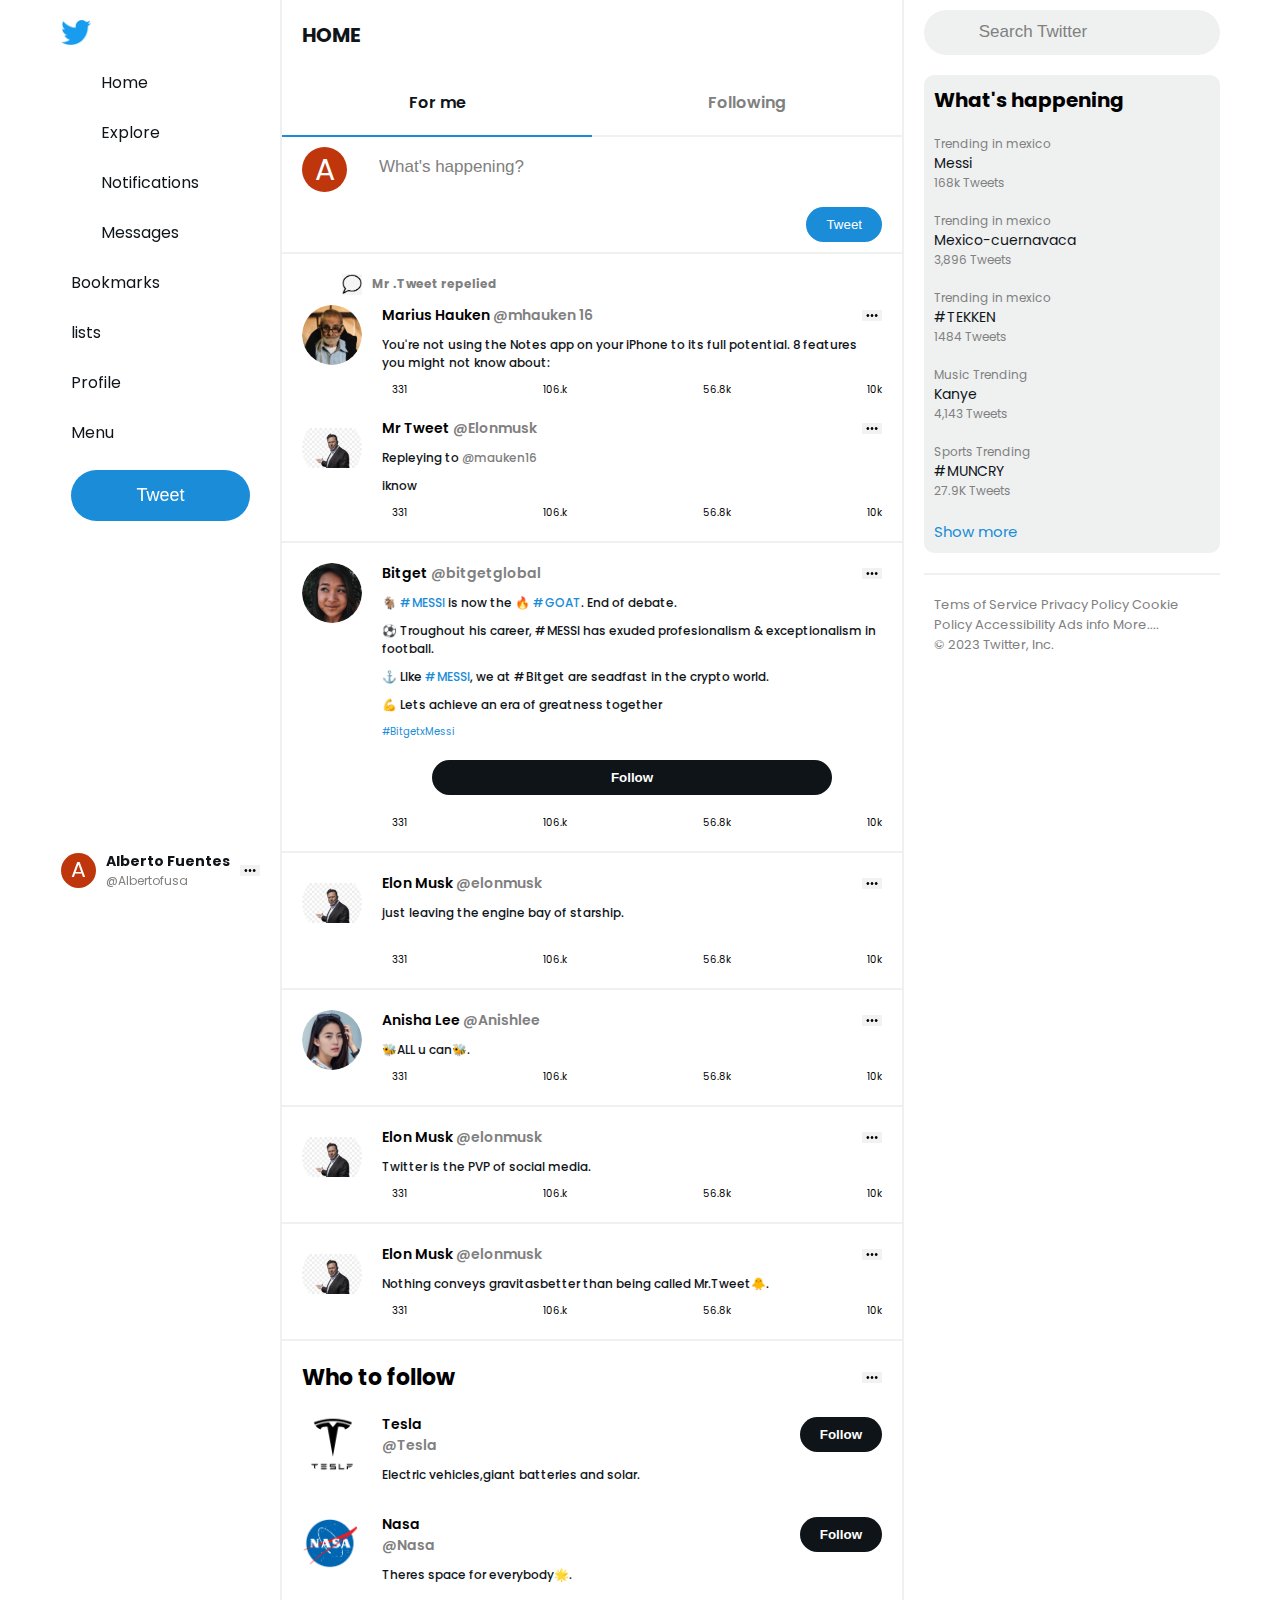
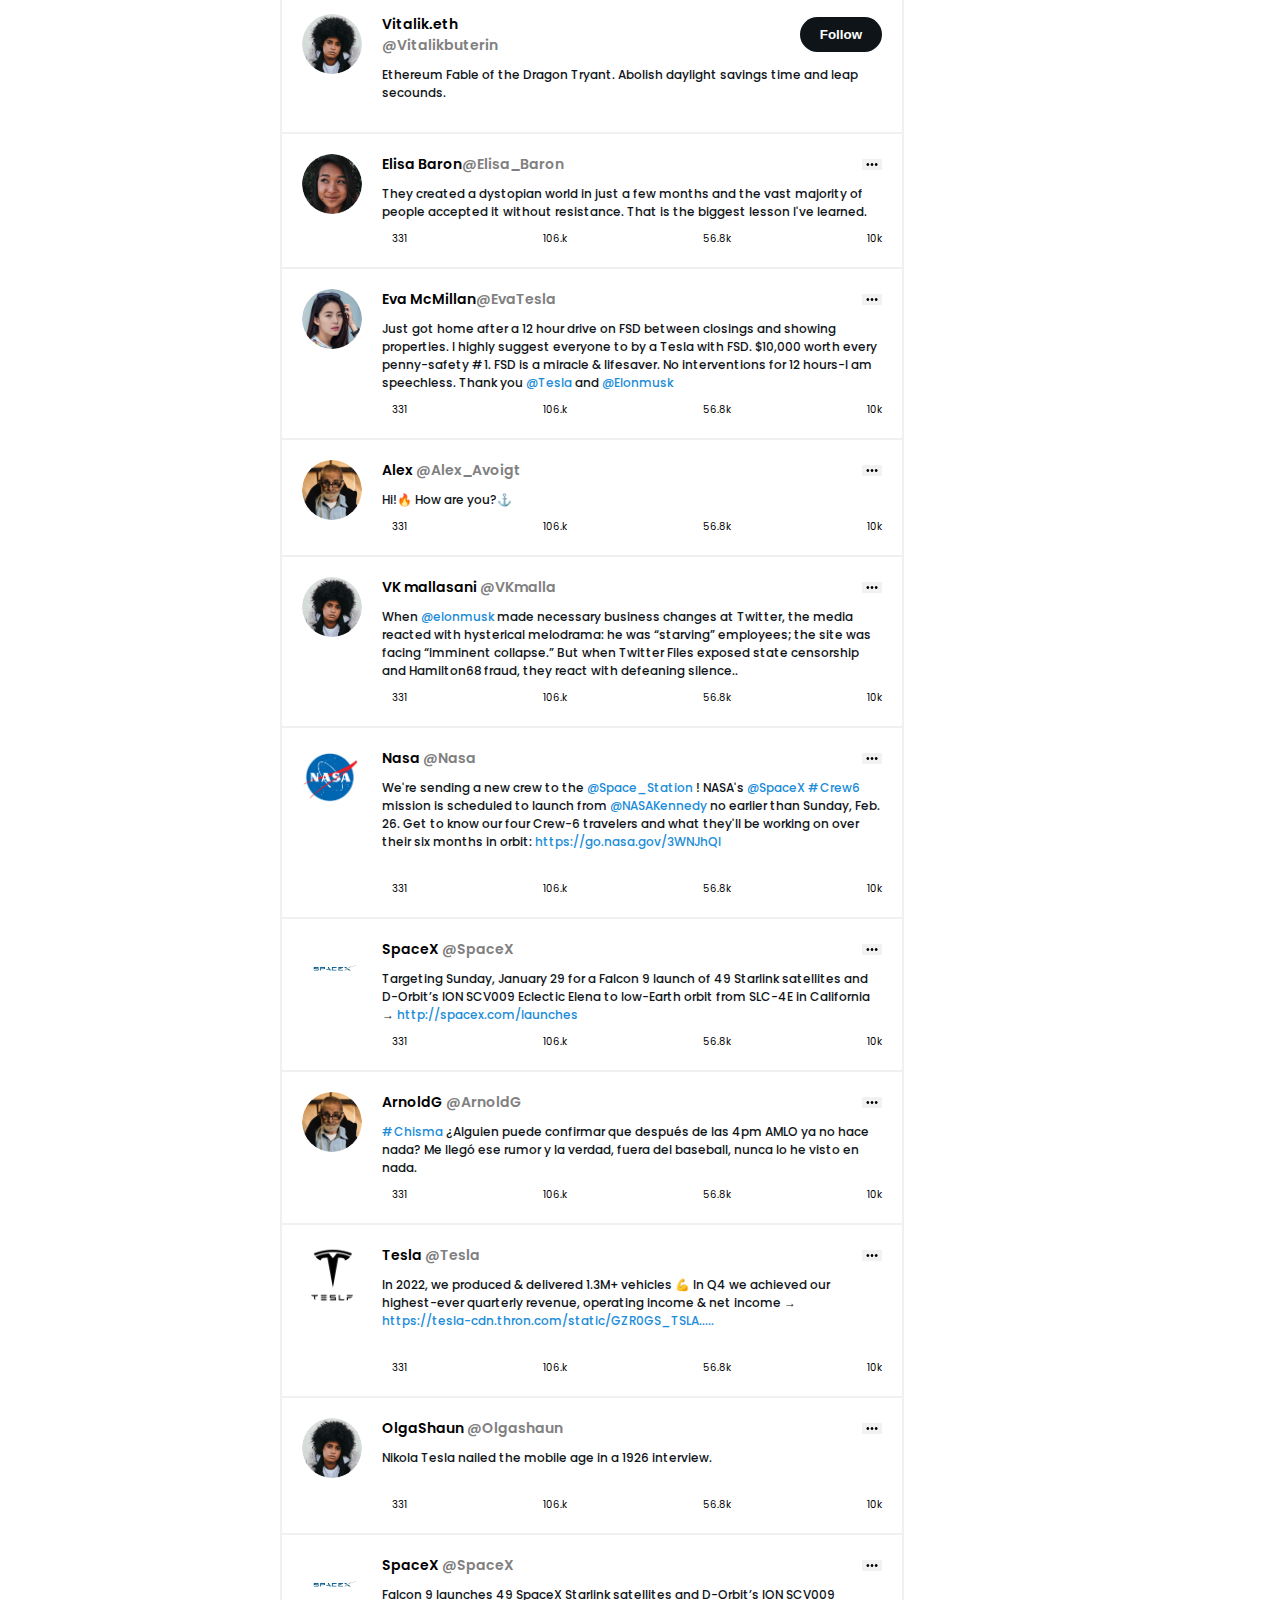
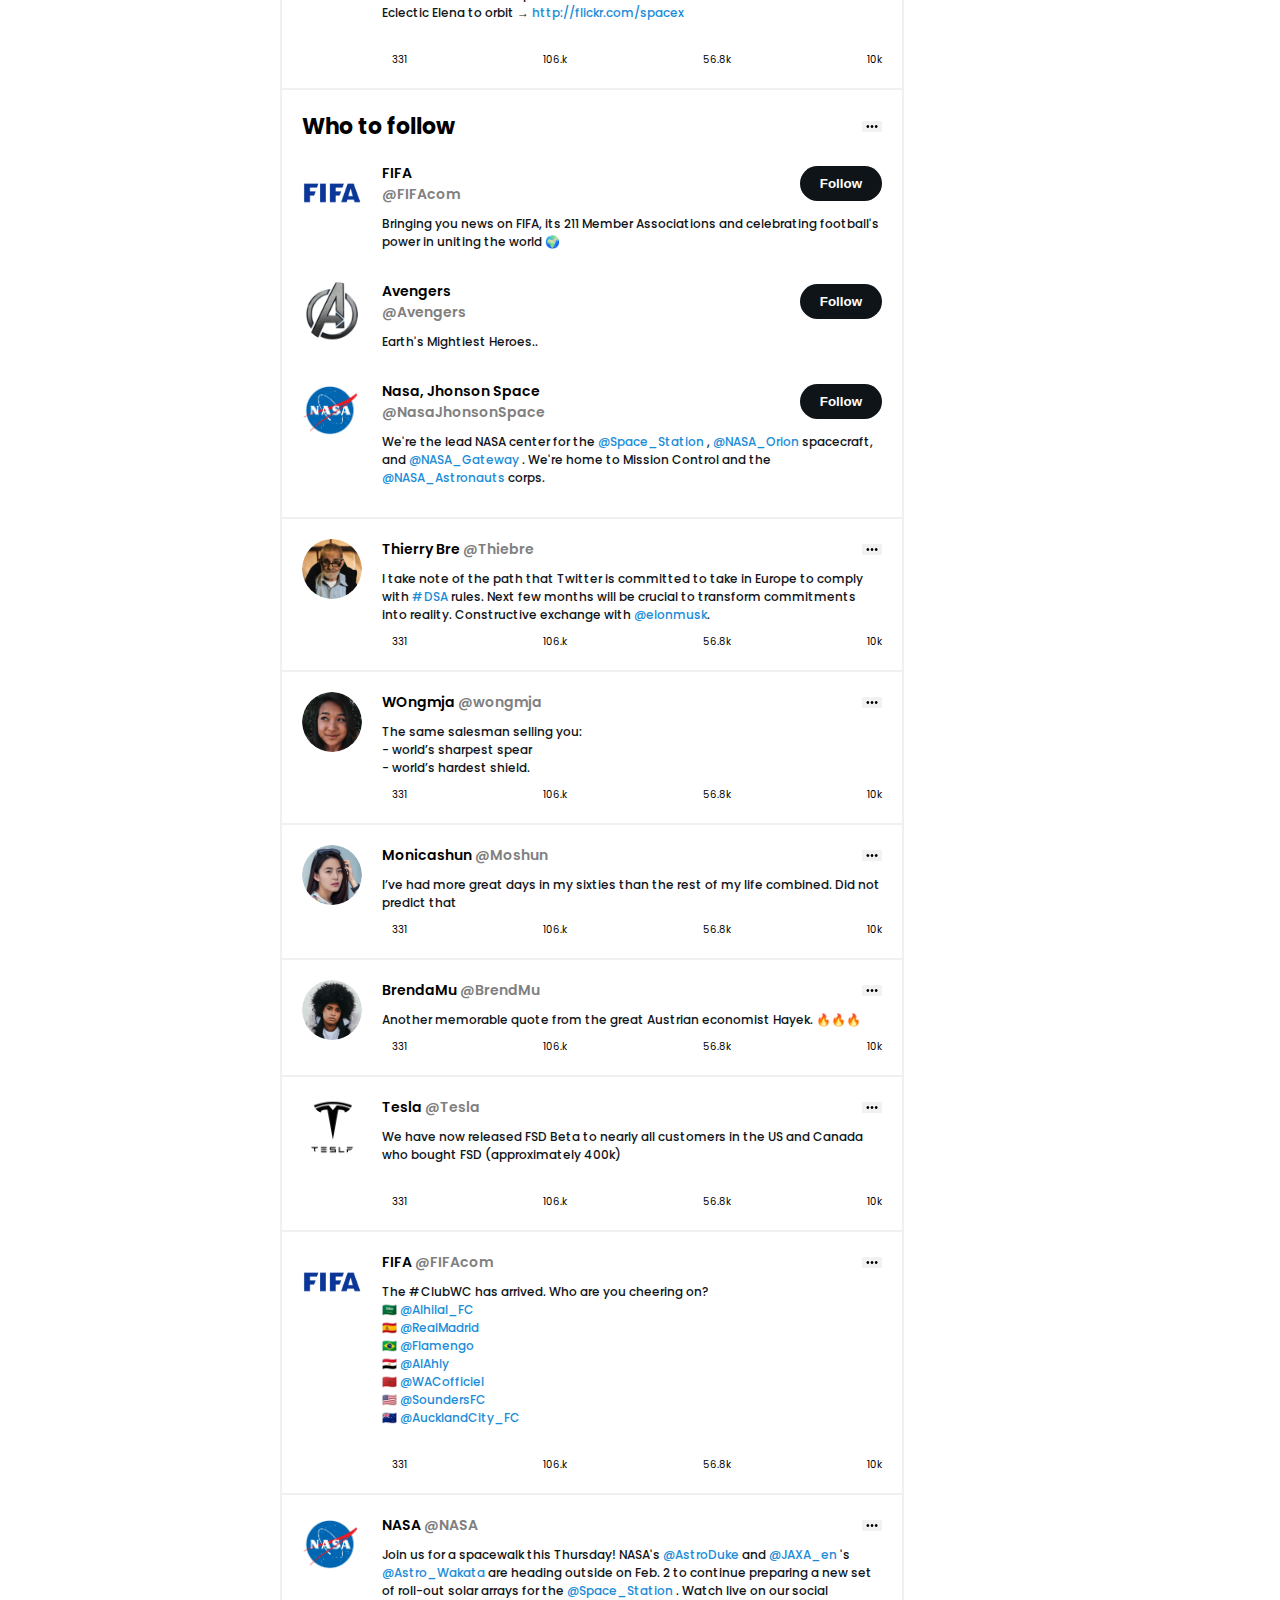
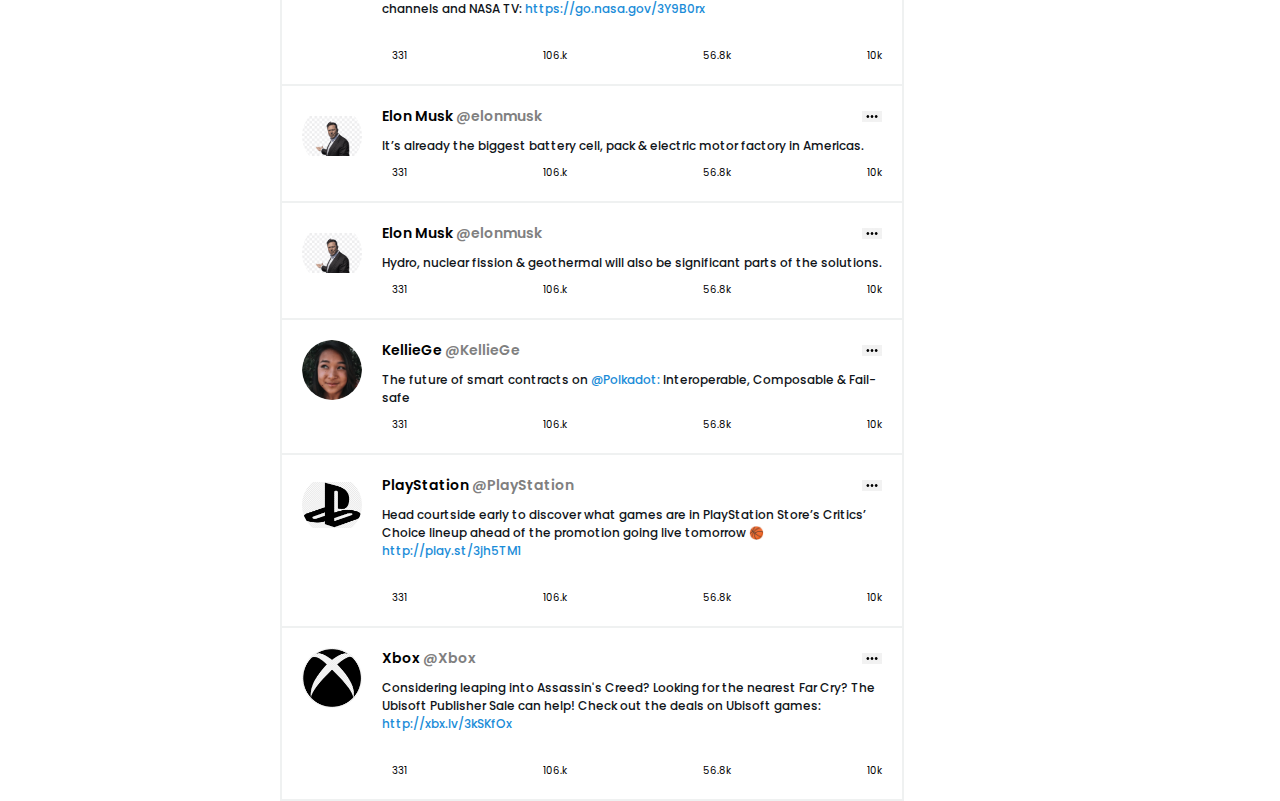
==== commit eac9f274: "agregando actualizaciones" ====
--- a/index.html
+++ b/index.html
@@ -3979,9 +3979,7 @@
                     <p class="copy__desktop__form">168k Tweets</p>
                   </div>
                   <div>
-                    <a href="#"
-                      ><img class="points" src="/img/puntos.png" alt="menu"
-                    /></a>
+                    <a href="#"><i class="fa-solid fa-ellipsis elipsis"></i></a>
                   </div>
                 </div>
                 <!-- section--2 -->
@@ -3992,9 +3990,7 @@
                     <p class="copy__desktop__form">3,896 Tweets</p>
                   </div>
                   <div>
-                    <a href="#"
-                      ><img class="points" src="/img/puntos.png" alt="menu"
-                    /></a>
+                    <a href="#"><i class="fa-solid fa-ellipsis elipsis"></i></a>
                   </div>
                 </div>
                 <!-- section--3 -->
@@ -4005,9 +4001,7 @@
                     <p class="copy__desktop__form">1484 Tweets</p>
                   </div>
                   <div>
-                    <a href="#"
-                      ><img class="points" src="/img/puntos.png" alt="menu"
-                    /></a>
+                    <a href="#"><i class="fa-solid fa-ellipsis elipsis"></i></a>
                   </div>
                 </div>
                 <!-- section--4 -->
@@ -4018,9 +4012,7 @@
                     <p class="copy__desktop__form">4,143 Tweets</p>
                   </div>
                   <div>
-                    <a href="#"
-                      ><img class="points" src="/img/puntos.png" alt="menu"
-                    /></a>
+                    <a href="#"><i class="fa-solid fa-ellipsis elipsis"></i></a>
                   </div>
                 </div>
                 <!-- section--5 -->
@@ -4031,9 +4023,7 @@
                     <p class="copy__desktop__form">27.9K Tweets</p>
                   </div>
                   <div>
-                    <a href="#"
-                      ><img class="points" src="/img/puntos.png" alt="menu"
-                    /></a>
+                    <a href="#"><i class="fa-solid fa-ellipsis elipsis"></i></a>
                   </div>
                 </div>
                 <div class="link__form__show">
--- a/style.css
+++ b/style.css
@@ -276,15 +276,11 @@
 .tweet__icons__box {
   display: flex;
   align-items: center;
-  gap: 1.5rem;
+  gap: 1rem;
 }
 
 .icon {
-  width: 20px;
-}
-
-.icon {
-  font-size: 18px;
+  font-size: 15px;
 }
 
 .comment__box:hover {
@@ -638,8 +634,12 @@
     padding-bottom: 2rem;
   }
 
+  .elipsis {
+    font-size: 15px;
+  }
+
   .box__desktop__form:hover {
-    background-color: antiquewhite;
+    background-color: gainsboro;
     cursor: pointer;
   }
 
@@ -659,7 +659,7 @@
   }
 
   .link__form__show:hover {
-    background-color: antiquewhite;
+    background-color: gainsboro;
   }
 }
 
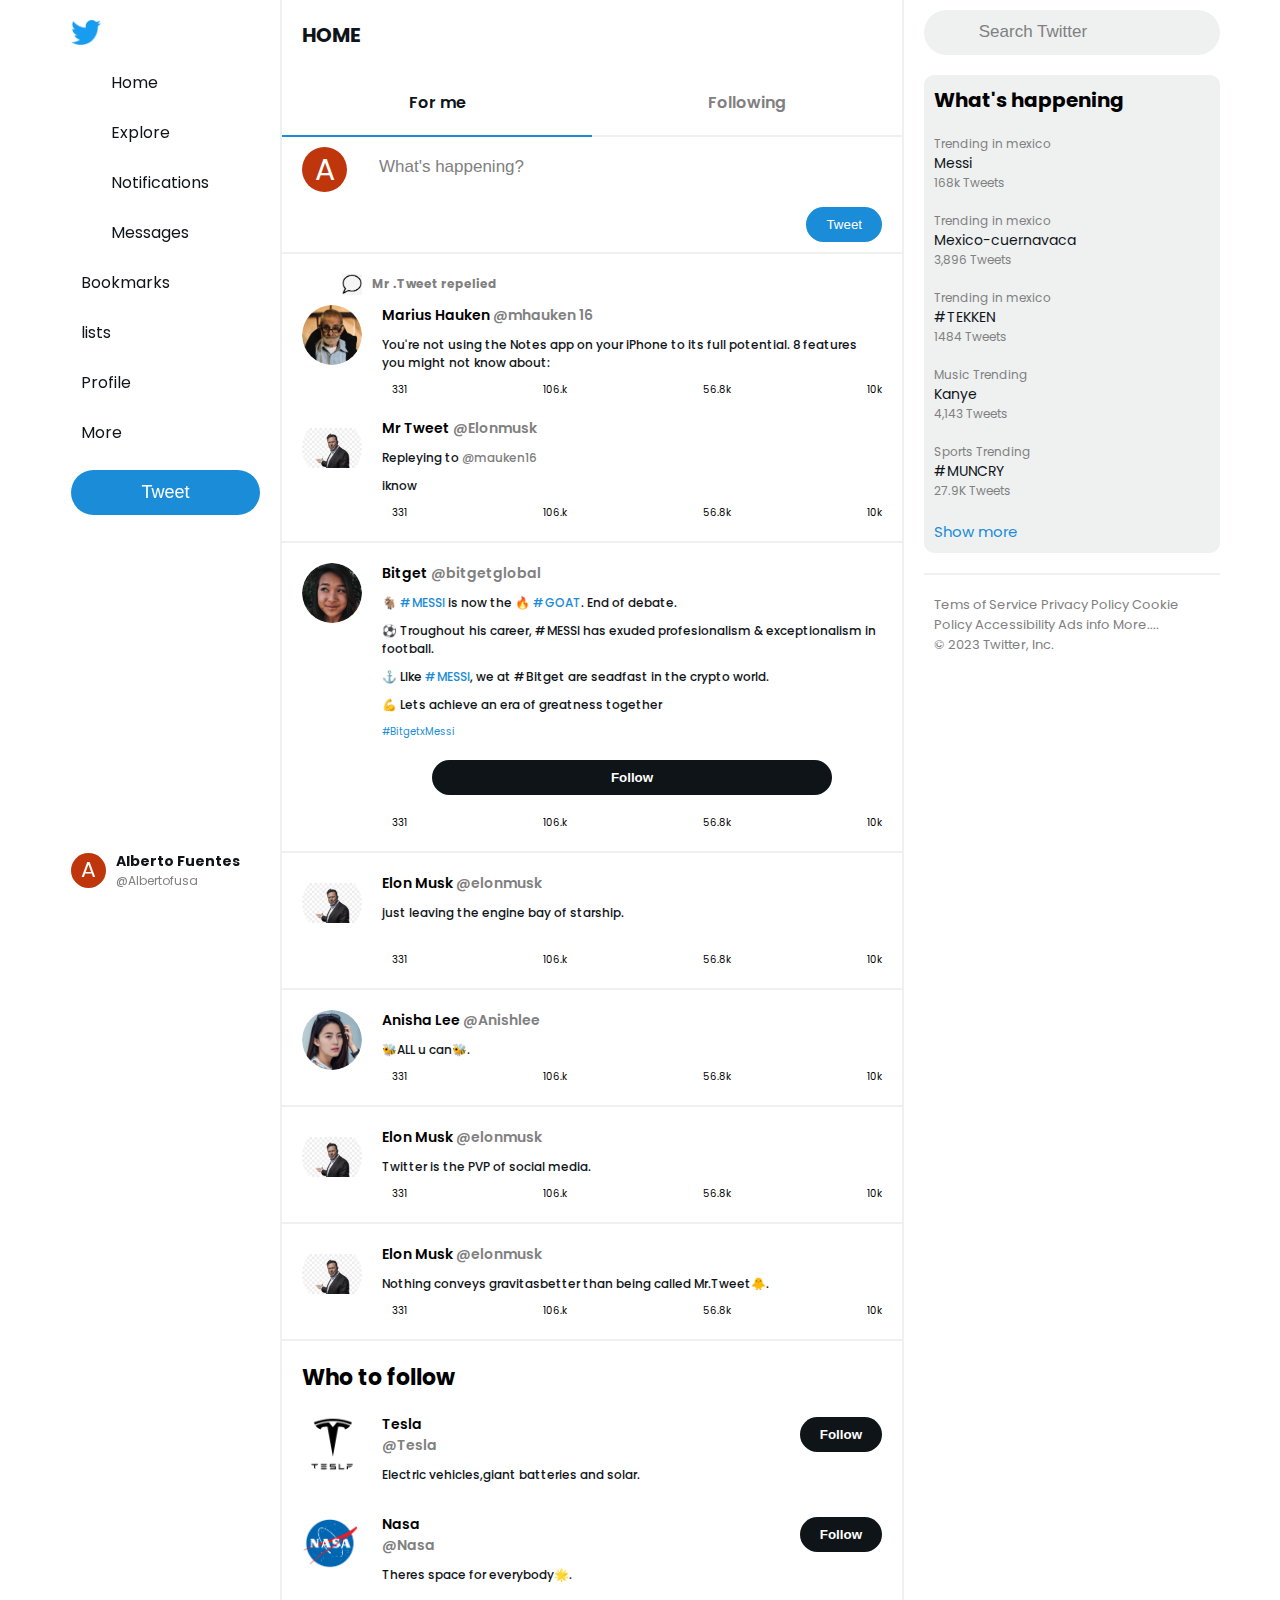
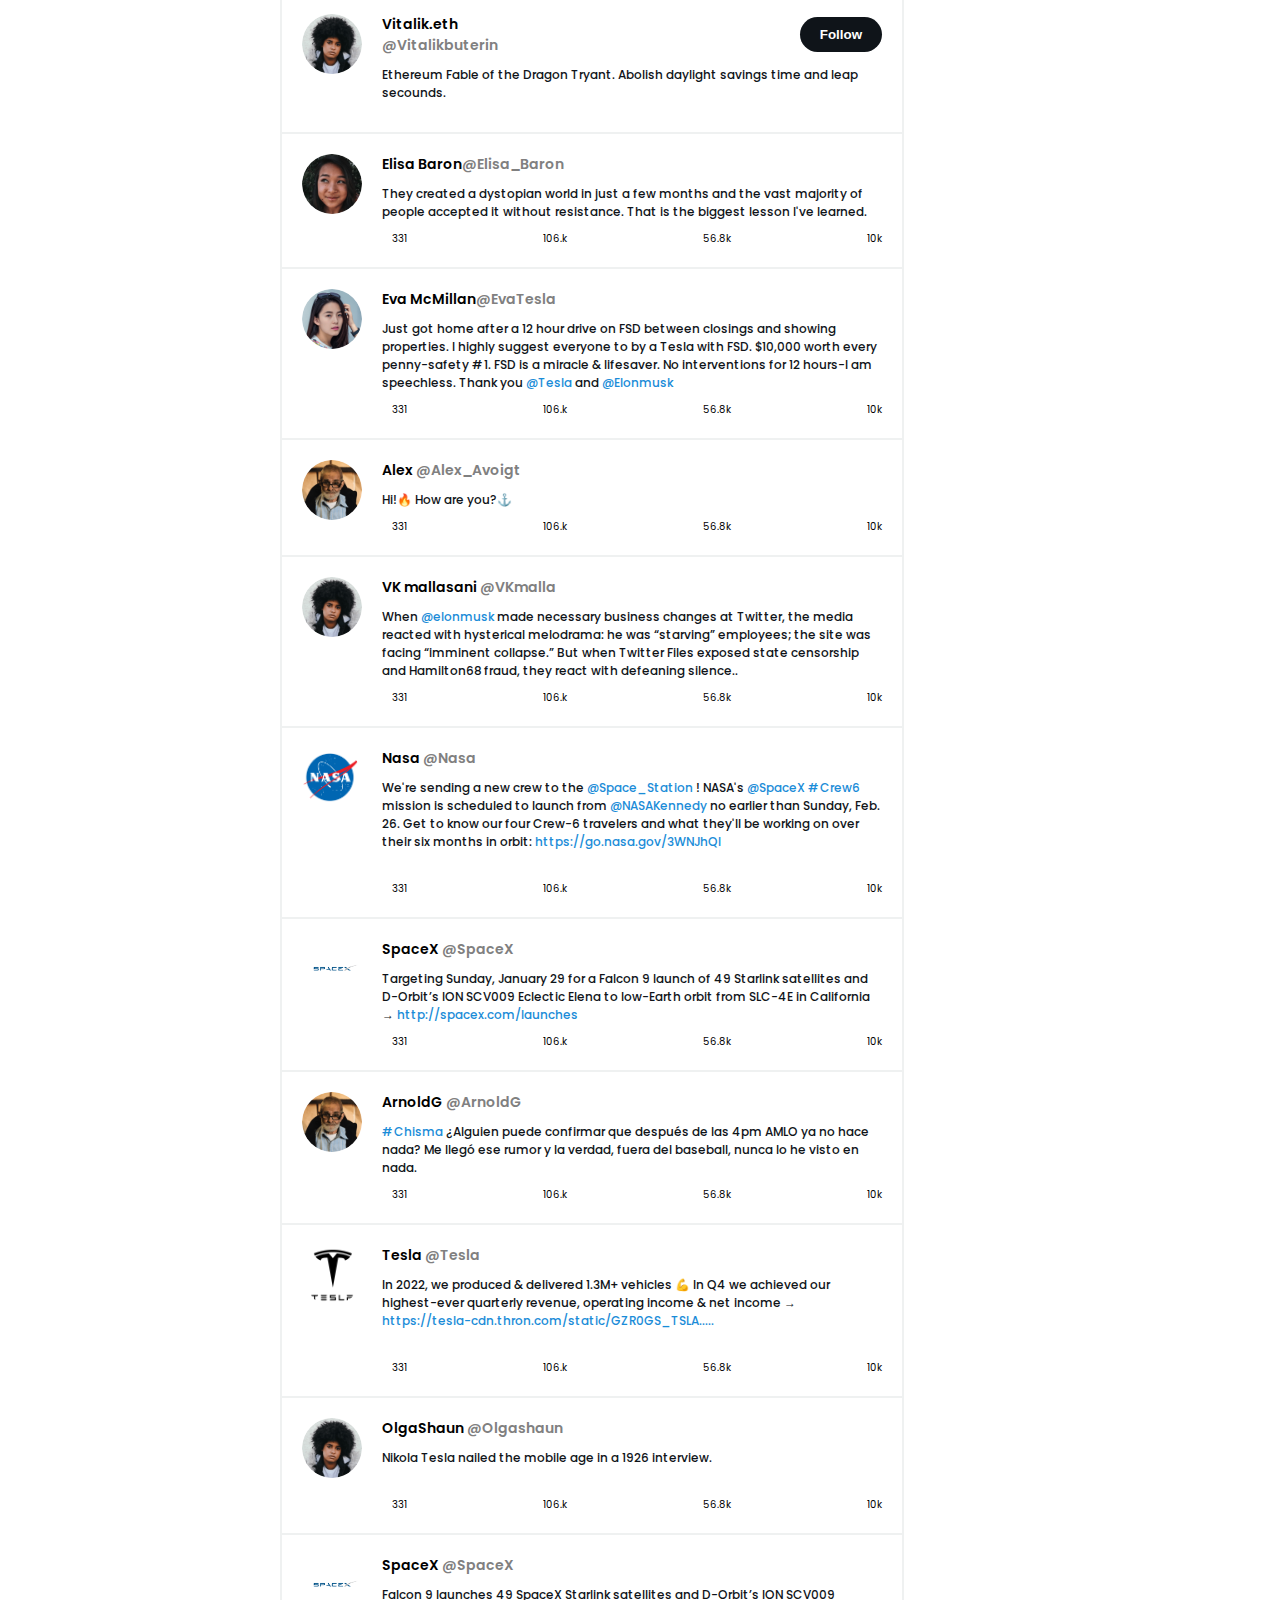
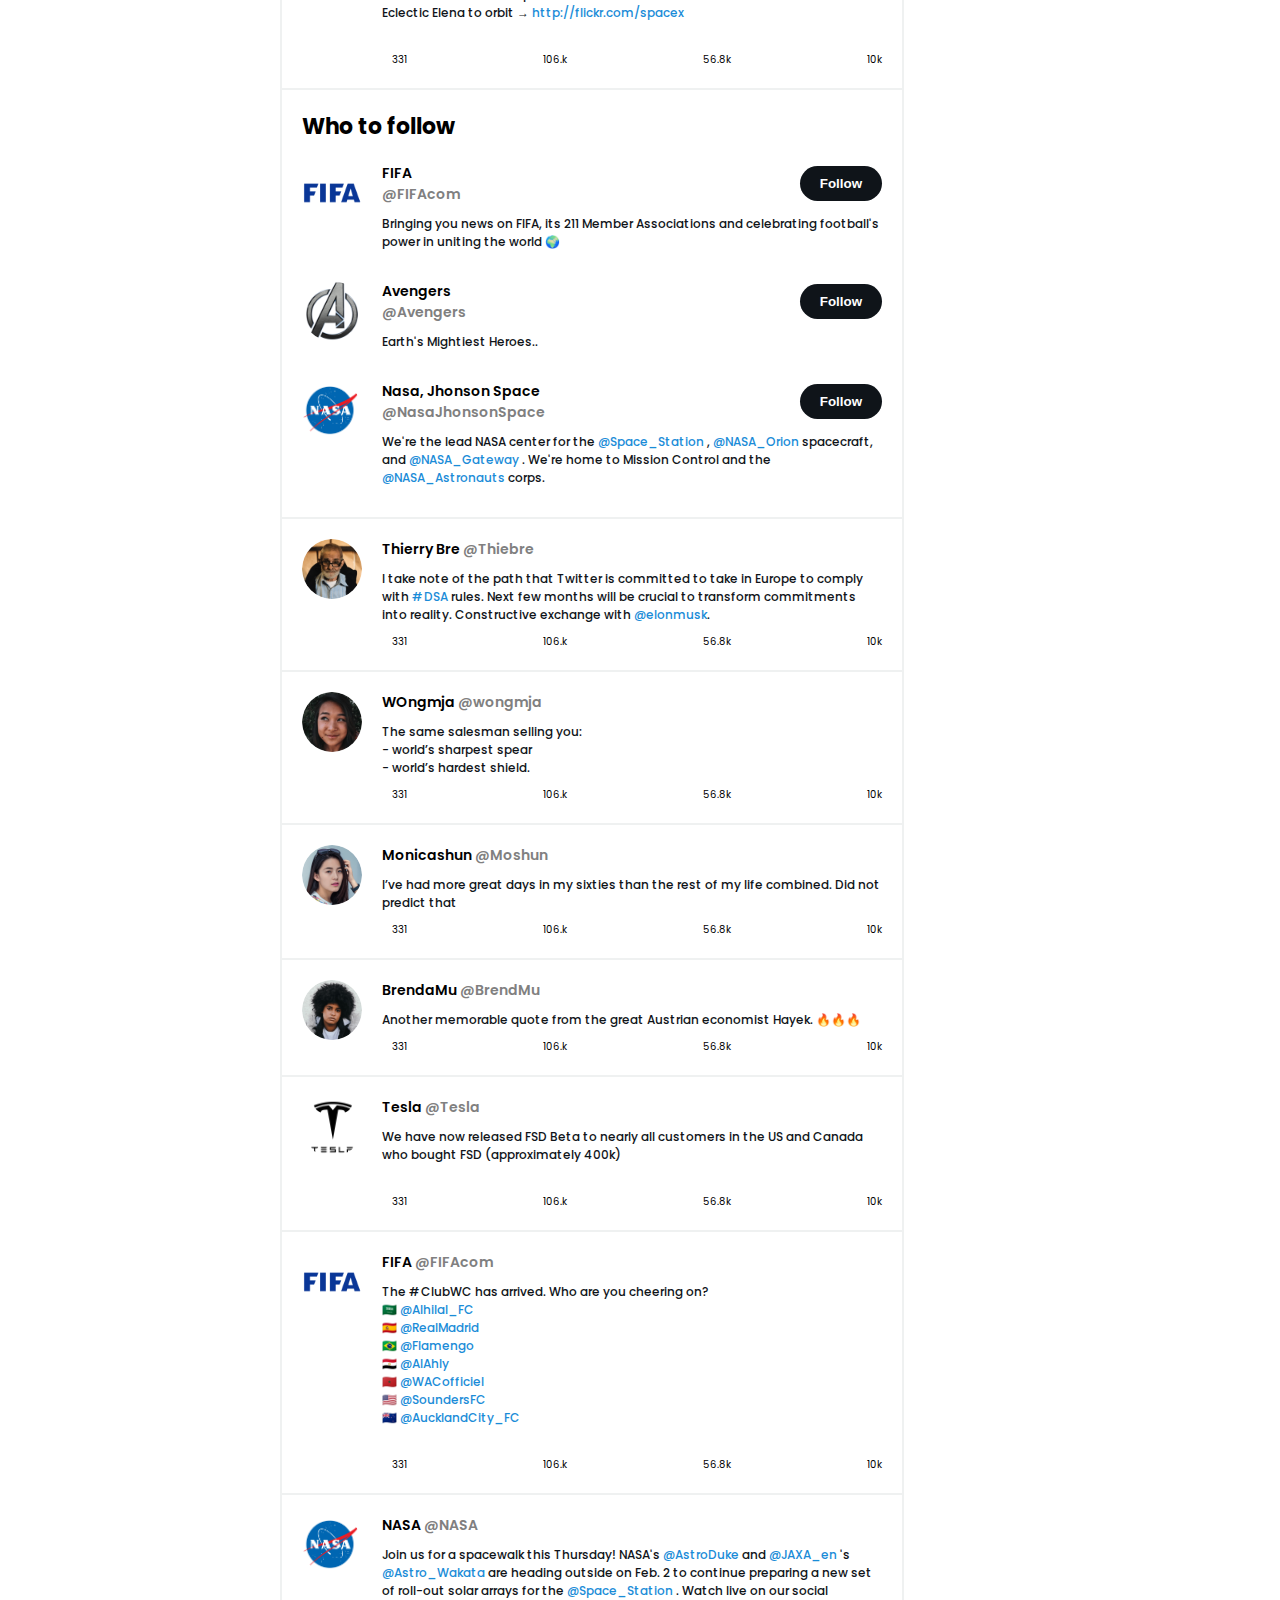
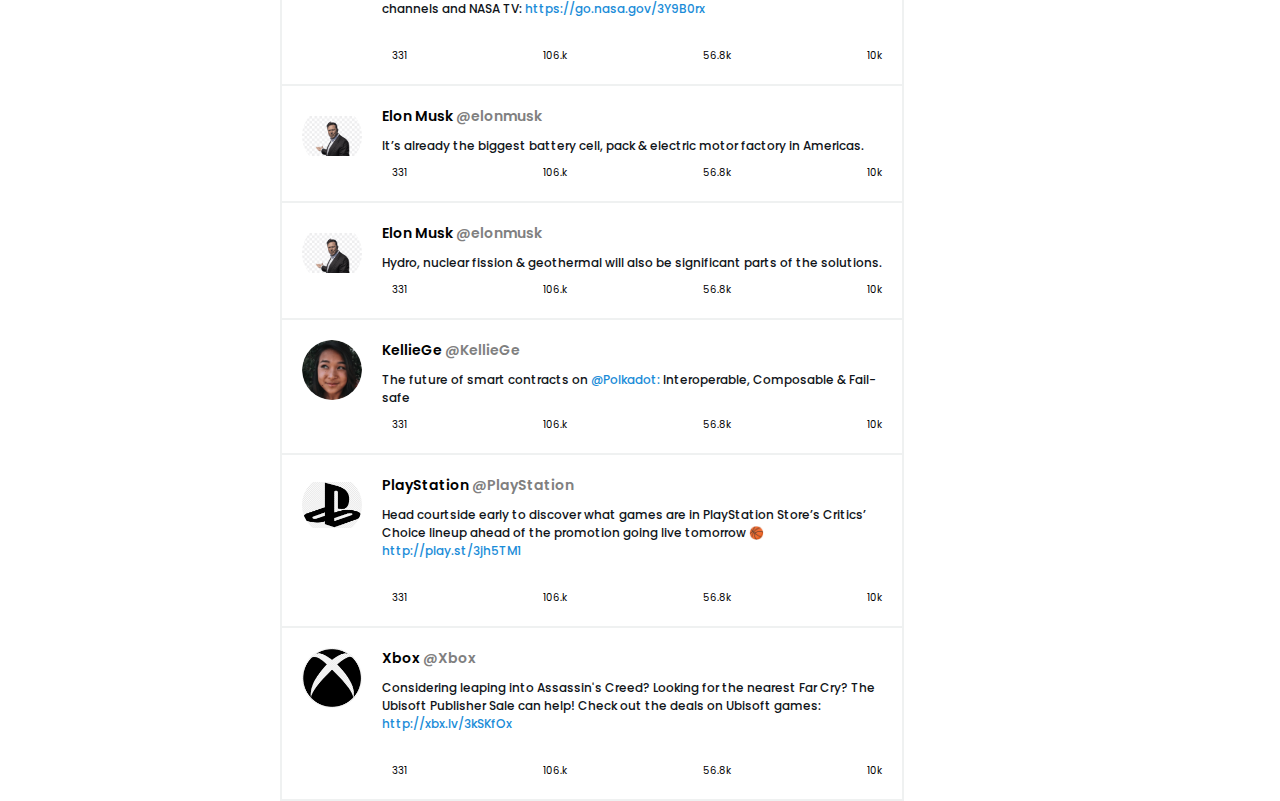
==== commit 186e73b7: "agregando actualizaciones" ====
--- a/index.html
+++ b/index.html
@@ -122,11 +122,8 @@
                               <span style="color: gray">@mhauken 16</span>
                             </h3>
                             <a href="#"
-                              ><img
-                                class="points"
-                                src="/img/puntos.png"
-                                alt="menu"
-                            /></a>
+                              ><i class="fa-solid fa-ellipsis elipsis"></i
+                            ></a>
                           </div>
                           <p class="tweet__copy">
                             You're not using the Notes app on your iPhone to its
@@ -183,11 +180,8 @@
                                 <span style="color: gray">@Elonmusk</span>
                               </h3>
                               <a href="#"
-                                ><img
-                                  class="points"
-                                  src="/img/puntos.png"
-                                  alt="menu"
-                              /></a>
+                                ><i class="fa-solid fa-ellipsis elipsis"></i
+                              ></a>
                             </div>
                             <div>
                               <p class="tweet__copy">
@@ -250,11 +244,8 @@
                             <span style="color: gray">@bitgetglobal</span>
                           </h3>
                           <a href="#"
-                            ><img
-                              class="points"
-                              src="/img/puntos.png"
-                              alt="menu"
-                          /></a>
+                            ><i class="fa-solid fa-ellipsis elipsis"></i
+                          ></a>
                         </div>
                         <p class="tweet__copy">
                           🐐 <a class="links" href="#">#MESSI</a> is now the 🔥
@@ -322,11 +313,8 @@
                             Elon Musk <span style="color: gray">@elonmusk</span>
                           </h3>
                           <a href="#"
-                            ><img
-                              class="points"
-                              src="/img/puntos.png"
-                              alt="menu"
-                          /></a>
+                            ><i class="fa-solid fa-ellipsis elipsis"></i
+                          ></a>
                         </div>
                         <p class="tweet__copy">
                           just leaving the engine bay of starship.
@@ -384,11 +372,8 @@
                             <span style="color: gray">@Anishlee</span>
                           </h3>
                           <a href="#"
-                            ><img
-                              class="points"
-                              src="/img/puntos.png"
-                              alt="menu"
-                          /></a>
+                            ><i class="fa-solid fa-ellipsis elipsis"></i
+                          ></a>
                         </div>
                         <p class="tweet__copy">🐝ALL u can🐝.</p>
                         <div class="tweet__icons">
@@ -438,11 +423,8 @@
                             Elon Musk <span style="color: gray">@elonmusk</span>
                           </h3>
                           <a href="#"
-                            ><img
-                              class="points"
-                              src="/img/puntos.png"
-                              alt="menu"
-                          /></a>
+                            ><i class="fa-solid fa-ellipsis elipsis"></i
+                          ></a>
                         </div>
                         <p class="tweet__copy">
                           Twitter is the PVP of social media.
@@ -494,11 +476,8 @@
                             Elon Musk <span style="color: gray">@elonmusk</span>
                           </h3>
                           <a href="#"
-                            ><img
-                              class="points"
-                              src="/img/puntos.png"
-                              alt="menu"
-                          /></a>
+                            ><i class="fa-solid fa-ellipsis elipsis"></i
+                          ></a>
                         </div>
                         <p class="tweet__copy">
                           Nothing conveys gravitasbetter than being called
@@ -544,8 +523,8 @@
                         <h2 class="subtitle__follower">Who to follow</h2>
                       </div>
                       <a href="#"
-                        ><img class="points" src="/img/puntos.png" alt="menu"
-                      /></a>
+                        ><i class="fa-solid fa-ellipsis elipsis"></i
+                      ></a>
                     </div>
                     <!-- box1 -->
                     <div class="content__tweet__section section__follower">
@@ -642,11 +621,8 @@
                             >
                           </h3>
                           <a href="#"
-                            ><img
-                              class="points"
-                              src="/img/puntos.png"
-                              alt="menu"
-                          /></a>
+                            ><i class="fa-solid fa-ellipsis elipsis"></i
+                          ></a>
                         </div>
                         <p class="tweet__copy">
                           They created a dystopian world in just a few months
@@ -702,11 +678,8 @@
                             >
                           </h3>
                           <a href="#"
-                            ><img
-                              class="points"
-                              src="/img/puntos.png"
-                              alt="menu"
-                          /></a>
+                            ><i class="fa-solid fa-ellipsis elipsis"></i
+                          ></a>
                         </div>
                         <p class="tweet__copy">
                           Just got home after a 12 hour drive on FSD between
@@ -764,11 +737,8 @@
                             Alex <span style="color: gray">@Alex_Avoigt</span>
                           </h3>
                           <a href="#"
-                            ><img
-                              class="points"
-                              src="/img/puntos.png"
-                              alt="menu"
-                          /></a>
+                            ><i class="fa-solid fa-ellipsis elipsis"></i
+                          ></a>
                         </div>
                         <p class="tweet__copy">Hi!🔥 How are you?⚓</p>
                         <div class="tweet__icons">
@@ -819,11 +789,8 @@
                             <span style="color: gray">@VKmalla</span>
                           </h3>
                           <a href="#"
-                            ><img
-                              class="points"
-                              src="/img/puntos.png"
-                              alt="menu"
-                          /></a>
+                            ><i class="fa-solid fa-ellipsis elipsis"></i
+                          ></a>
                         </div>
                         <p class="tweet__copy">
                           When <a class="links" href="#">@elonmusk</a> made
@@ -876,11 +843,8 @@
                             Nasa <span style="color: gray">@Nasa</span>
                           </h3>
                           <a href="#"
-                            ><img
-                              class="points"
-                              src="/img/puntos.png"
-                              alt="menu"
-                          /></a>
+                            ><i class="fa-solid fa-ellipsis elipsis"></i
+                          ></a>
                         </div>
                         <p class="tweet__copy">
                           We're sending a new crew to the
@@ -944,11 +908,8 @@
                             SpaceX <span style="color: gray">@SpaceX</span>
                           </h3>
                           <a href="#"
-                            ><img
-                              class="points"
-                              src="/img/puntos.png"
-                              alt="menu"
-                          /></a>
+                            ><i class="fa-solid fa-ellipsis elipsis"></i
+                          ></a>
                         </div>
                         <p class="tweet__copy">
                           Targeting Sunday, January 29 for a Falcon 9 launch of
@@ -1006,11 +967,8 @@
                             ArnoldG <span style="color: gray">@ArnoldG</span>
                           </h3>
                           <a href="#"
-                            ><img
-                              class="points"
-                              src="/img/puntos.png"
-                              alt="menu"
-                          /></a>
+                            ><i class="fa-solid fa-ellipsis elipsis"></i
+                          ></a>
                         </div>
                         <p class="tweet__copy">
                           <a class="links" href="#">#Chisma </a>
@@ -1062,11 +1020,8 @@
                             Tesla <span style="color: gray">@Tesla</span>
                           </h3>
                           <a href="#"
-                            ><img
-                              class="points"
-                              src="/img/puntos.png"
-                              alt="menu"
-                          /></a>
+                            ><i class="fa-solid fa-ellipsis elipsis"></i
+                          ></a>
                         </div>
                         <p class="tweet__copy">
                           In 2022, we produced & delivered 1.3M+ vehicles 💪 In
@@ -1129,11 +1084,8 @@
                             <span style="color: gray">@Olgashaun</span>
                           </h3>
                           <a href="#"
-                            ><img
-                              class="points"
-                              src="/img/puntos.png"
-                              alt="menu"
-                          /></a>
+                            ><i class="fa-solid fa-ellipsis elipsis"></i
+                          ></a>
                         </div>
                         <p class="tweet__copy">
                           Nikola Tesla nailed the mobile age in a 1926
@@ -1187,11 +1139,8 @@
                             SpaceX <span style="color: gray">@SpaceX</span>
                           </h3>
                           <a href="#"
-                            ><img
-                              class="points"
-                              src="/img/puntos.png"
-                              alt="menu"
-                          /></a>
+                            ><i class="fa-solid fa-ellipsis elipsis"></i
+                          ></a>
                         </div>
                         <p class="tweet__copy">
                           Falcon 9 launches 49 SpaceX Starlink satellites and
@@ -1243,8 +1192,8 @@
                         <h2 class="subtitle__follower">Who to follow</h2>
                       </div>
                       <a href="#"
-                        ><img class="points" src="/img/puntos.png" alt="menu"
-                      /></a>
+                        ><i class="fa-solid fa-ellipsis elipsis"></i
+                      ></a>
                     </div>
                     <!-- box1 -->
                     <div class="content__tweet__section section__follower">
@@ -1352,11 +1301,8 @@
                             <span style="color: gray">@Thiebre</span>
                           </h3>
                           <a href="#"
-                            ><img
-                              class="points"
-                              src="/img/puntos.png"
-                              alt="menu"
-                          /></a>
+                            ><i class="fa-solid fa-ellipsis elipsis"></i
+                          ></a>
                         </div>
                         <p class="tweet__copy">
                           I take note of the path that Twitter is committed to
@@ -1413,11 +1359,8 @@
                             WOngmja <span style="color: gray">@wongmja</span>
                           </h3>
                           <a href="#"
-                            ><img
-                              class="points"
-                              src="/img/puntos.png"
-                              alt="menu"
-                          /></a>
+                            ><i class="fa-solid fa-ellipsis elipsis"></i
+                          ></a>
                         </div>
                         <p class="tweet__copy">
                           The same salesman selling you: <br />
@@ -1471,11 +1414,8 @@
                             Monicashun <span style="color: gray">@Moshun</span>
                           </h3>
                           <a href="#"
-                            ><img
-                              class="points"
-                              src="/img/puntos.png"
-                              alt="menu"
-                          /></a>
+                            ><i class="fa-solid fa-ellipsis elipsis"></i
+                          ></a>
                         </div>
                         <p class="tweet__copy">
                           I’ve had more great days in my sixties than the rest
@@ -1528,11 +1468,8 @@
                             BrendaMu <span style="color: gray">@BrendMu</span>
                           </h3>
                           <a href="#"
-                            ><img
-                              class="points"
-                              src="/img/puntos.png"
-                              alt="menu"
-                          /></a>
+                            ><i class="fa-solid fa-ellipsis elipsis"></i
+                          ></a>
                         </div>
                         <p class="tweet__copy">
                           Another memorable quote from the great Austrian
@@ -1581,11 +1518,8 @@
                             Tesla <span style="color: gray">@Tesla</span>
                           </h3>
                           <a href="#"
-                            ><img
-                              class="points"
-                              src="/img/puntos.png"
-                              alt="menu"
-                          /></a>
+                            ><i class="fa-solid fa-ellipsis elipsis"></i
+                          ></a>
                         </div>
                         <p class="tweet__copy">
                           We have now released FSD Beta to nearly all customers
@@ -1640,11 +1574,8 @@
                             FIFA <span style="color: gray">@FIFAcom</span>
                           </h3>
                           <a href="#"
-                            ><img
-                              class="points"
-                              src="/img/puntos.png"
-                              alt="menu"
-                          /></a>
+                            ><i class="fa-solid fa-ellipsis elipsis"></i
+                          ></a>
                         </div>
                         <p class="tweet__copy">
                           The #ClubWC has arrived. Who are you cheering on?
@@ -1705,11 +1636,8 @@
                             NASA <span style="color: gray">@NASA</span>
                           </h3>
                           <a href="#"
-                            ><img
-                              class="points"
-                              src="/img/puntos.png"
-                              alt="menu"
-                          /></a>
+                            ><i class="fa-solid fa-ellipsis elipsis"></i
+                          ></a>
                         </div>
                         <p class="tweet__copy">
                           Join us for a spacewalk this Thursday! NASA's
@@ -1778,11 +1706,8 @@
                             Elon Musk <span style="color: gray">@elonmusk</span>
                           </h3>
                           <a href="#"
-                            ><img
-                              class="points"
-                              src="/img/puntos.png"
-                              alt="menu"
-                          /></a>
+                            ><i class="fa-solid fa-ellipsis elipsis"></i
+                          ></a>
                         </div>
                         <p class="tweet__copy">
                           It’s already the biggest battery cell, pack & electric
@@ -1835,11 +1760,8 @@
                             Elon Musk <span style="color: gray">@elonmusk</span>
                           </h3>
                           <a href="#"
-                            ><img
-                              class="points"
-                              src="/img/puntos.png"
-                              alt="menu"
-                          /></a>
+                            ><i class="fa-solid fa-ellipsis elipsis"></i
+                          ></a>
                         </div>
                         <p class="tweet__copy">
                           Hydro, nuclear fission & geothermal will also be
@@ -1892,11 +1814,8 @@
                             KellieGe <span style="color: gray">@KellieGe</span>
                           </h3>
                           <a href="#"
-                            ><img
-                              class="points"
-                              src="/img/puntos.png"
-                              alt="menu"
-                          /></a>
+                            ><i class="fa-solid fa-ellipsis elipsis"></i
+                          ></a>
                         </div>
                         <p class="tweet__copy">
                           The future of smart contracts on
@@ -1951,11 +1870,8 @@
                             <span style="color: gray">@PlayStation</span>
                           </h3>
                           <a href="#"
-                            ><img
-                              class="points"
-                              src="/img/puntos.png"
-                              alt="menu"
-                          /></a>
+                            ><i class="fa-solid fa-ellipsis elipsis"></i
+                          ></a>
                         </div>
                         <p class="tweet__copy">
                           Head courtside early to discover what games are in
@@ -2011,11 +1927,8 @@
                             Xbox <span style="color: gray">@Xbox</span>
                           </h3>
                           <a href="#"
-                            ><img
-                              class="points"
-                              src="/img/puntos.png"
-                              alt="menu"
-                          /></a>
+                            ><i class="fa-solid fa-ellipsis elipsis"></i
+                          ></a>
                         </div>
                         <p class="tweet__copy">
                           Considering leaping into Assassin's Creed? Looking for
@@ -2127,11 +2040,8 @@
                             <span style="color: gray">@PlayStation</span>
                           </h3>
                           <a href="#"
-                            ><img
-                              class="points"
-                              src="/img/puntos.png"
-                              alt="menu"
-                          /></a>
+                            ><i class="fa-solid fa-ellipsis elipsis"></i
+                          ></a>
                         </div>
                         <p class="tweet__copy">
                           NIS celebrates 30 years with reveals for Disgaea 7:
@@ -2191,11 +2101,8 @@
                             Xbox <span style="color: gray">@Xbox</span>
                           </h3>
                           <a href="#"
-                            ><img
-                              class="points"
-                              src="/img/puntos.png"
-                              alt="menu"
-                          /></a>
+                            ><i class="fa-solid fa-ellipsis elipsis"></i
+                          ></a>
                         </div>
                         <p class="tweet__copy">
                           Name one good reason why our controller SHOULDN'T be
@@ -2255,11 +2162,8 @@
                             Elon Musk <span style="color: gray">@elonmusk</span>
                           </h3>
                           <a href="#"
-                            ><img
-                              class="points"
-                              src="/img/puntos.png"
-                              alt="menu"
-                          /></a>
+                            ><i class="fa-solid fa-ellipsis elipsis"></i
+                          ></a>
                         </div>
                         <p class="tweet__copy">
                           Congrats Tesla California factory team on all-time
@@ -2318,11 +2222,8 @@
                             <span style="color: gray">@Elonmusk</span>
                           </h3>
                           <a href="#"
-                            ><img
-                              class="points"
-                              src="/img/puntos.png"
-                              alt="menu"
-                          /></a>
+                            ><i class="fa-solid fa-ellipsis elipsis"></i
+                          ></a>
                         </div>
                         <p class="tweet__copy">
                           Disponibile in Italia!
@@ -2381,11 +2282,8 @@
                             <span style="color: gray">@NASA</span>
                           </h3>
                           <a href="#"
-                            ><img
-                              class="points"
-                              src="/img/puntos.png"
-                              alt="menu"
-                          /></a>
+                            ><i class="fa-solid fa-ellipsis elipsis"></i
+                          ></a>
                         </div>
                         <p class="tweet__copy">
                           Known to some as the Snow or Wolf Moon, this month's
@@ -2442,11 +2340,8 @@
                             Tesla <span style="color: gray">@Tesla</span>
                           </h3>
                           <a href="#"
-                            ><img
-                              class="points"
-                              src="/img/puntos.png"
-                              alt="menu"
-                          /></a>
+                            ><i class="fa-solid fa-ellipsis elipsis"></i
+                          ></a>
                         </div>
                         <p class="tweet__copy">
                           We've come a long way since we broke ground at Giga
@@ -2501,11 +2396,8 @@
                             SpaceX <span style="color: gray">@SpaceX</span>
                           </h3>
                           <a href="#"
-                            ><img
-                              class="points"
-                              src="/img/puntos.png"
-                              alt="menu"
-                          /></a>
+                            ><i class="fa-solid fa-ellipsis elipsis"></i
+                          ></a>
                         </div>
                         <p class="tweet__copy">
                           New T-0 of 7:32 p.m. ET for launch of the
@@ -2562,11 +2454,8 @@
                             <span style="color: gray">@FIFAcom</span>
                           </h3>
                           <a href="#"
-                            ><img
-                              class="points"
-                              src="/img/puntos.png"
-                              alt="menu"
-                          /></a>
+                            ><i class="fa-solid fa-ellipsis elipsis"></i
+                          ></a>
                         </div>
                         <p class="tweet__copy">
                           FIFA 🤝 helping to develop footballing talent all over
@@ -2627,11 +2516,8 @@
                             <span style="color: gray">@Microsoft</span>
                           </h3>
                           <a href="#"
-                            ><img
-                              class="points"
-                              src="/img/puntos.png"
-                              alt="menu"
-                          /></a>
+                            ><i class="fa-solid fa-ellipsis elipsis"></i
+                          ></a>
                         </div>
                         <p class="tweet__copy">
                           Learn more about the devices at risk and how to stay
@@ -2693,11 +2579,8 @@
                             <span style="color: gray">@Microsoft</span>
                           </h3>
                           <a href="#"
-                            ><img
-                              class="points"
-                              src="/img/puntos.png"
-                              alt="menu"
-                          /></a>
+                            ><i class="fa-solid fa-ellipsis elipsis"></i
+                          ></a>
                         </div>
                         <p class="tweet__copy">
                           Creativity has no boundaries. 🎨
@@ -2751,11 +2634,8 @@
                             >
                           </h3>
                           <a href="#"
-                            ><img
-                              class="points"
-                              src="/img/puntos.png"
-                              alt="menu"
-                          /></a>
+                            ><i class="fa-solid fa-ellipsis elipsis"></i
+                          ></a>
                         </div>
                         <p class="tweet__copy">
                           They created a dystopian world in just a few months
@@ -2811,11 +2691,8 @@
                             >
                           </h3>
                           <a href="#"
-                            ><img
-                              class="points"
-                              src="/img/puntos.png"
-                              alt="menu"
-                          /></a>
+                            ><i class="fa-solid fa-ellipsis elipsis"></i
+                          ></a>
                         </div>
                         <p class="tweet__copy">
                           Just got home after a 12 hour drive on FSD between
@@ -2873,11 +2750,8 @@
                             Alex <span style="color: gray">@Alex_Avoigt</span>
                           </h3>
                           <a href="#"
-                            ><img
-                              class="points"
-                              src="/img/puntos.png"
-                              alt="menu"
-                          /></a>
+                            ><i class="fa-solid fa-ellipsis elipsis"></i
+                          ></a>
                         </div>
                         <p class="tweet__copy">Hi!🔥 How are you?⚓</p>
                         <div class="tweet__icons">
@@ -2928,11 +2802,8 @@
                             <span style="color: gray">@VKmalla</span>
                           </h3>
                           <a href="#"
-                            ><img
-                              class="points"
-                              src="/img/puntos.png"
-                              alt="menu"
-                          /></a>
+                            ><i class="fa-solid fa-ellipsis elipsis"></i
+                          ></a>
                         </div>
                         <p class="tweet__copy">
                           When <a class="links" href="#">@elonmusk</a> made
@@ -2990,11 +2861,8 @@
                             <span style="color: gray">@PlayStation</span>
                           </h3>
                           <a href="#"
-                            ><img
-                              class="points"
-                              src="/img/puntos.png"
-                              alt="menu"
-                          /></a>
+                            ><i class="fa-solid fa-ellipsis elipsis"></i
+                          ></a>
                         </div>
                         <p class="tweet__copy">
                           Customize how you play with the DualSense Edge
@@ -3056,11 +2924,8 @@
                             <span style="color: gray">@Tesla</span>
                           </h3>
                           <a href="#"
-                            ><img
-                              class="points"
-                              src="/img/puntos.png"
-                              alt="menu"
-                          /></a>
+                            ><i class="fa-solid fa-ellipsis elipsis"></i
+                          ></a>
                         </div>
                         <p class="tweet__copy">
                           Today, we’re announcing $3.6B of new investment in
@@ -3125,11 +2990,8 @@
                             <span style="color: gray">@Xbox</span>
                           </h3>
                           <a href="#"
-                            ><img
-                              class="points"
-                              src="/img/puntos.png"
-                              alt="menu"
-                          /></a>
+                            ><i class="fa-solid fa-ellipsis elipsis"></i
+                          ></a>
                         </div>
                         <p class="tweet__copy">
                           The Best-Reviewed Xbox Series X Games of 2023 so far:
@@ -3189,11 +3051,8 @@
                             <span style="color: gray">@elonmusk</span>
                           </h3>
                           <a href="#"
-                            ><img
-                              class="points"
-                              src="/img/puntos.png"
-                              alt="menu"
-                          /></a>
+                            ><i class="fa-solid fa-ellipsis elipsis"></i
+                          ></a>
                         </div>
                         <p class="tweet__copy">Actually happened to me</p>
                         <img
@@ -3248,11 +3107,8 @@
                             Elonmusk<span style="color: gray">@elonmusk</span>
                           </h3>
                           <a href="#"
-                            ><img
-                              class="points"
-                              src="/img/puntos.png"
-                              alt="menu"
-                          /></a>
+                            ><i class="fa-solid fa-ellipsis elipsis"></i
+                          ></a>
                         </div>
                         <p class="tweet__copy">
                           Ordered “How to Scam” book months ago but still not
@@ -3302,11 +3158,8 @@
                             SpaceX<span style="color: gray">@SpaceX</span>
                           </h3>
                           <a href="#"
-                            ><img
-                              class="points"
-                              src="/img/puntos.png"
-                              alt="menu"
-                          /></a>
+                            ><i class="fa-solid fa-ellipsis elipsis"></i
+                          ></a>
                         </div>
                         <p class="tweet__copy">
                           Starlink ahora está disponible en todo Colombia →
@@ -3355,11 +3208,8 @@
                             NASA<span style="color: gray">@NASA</span>
                           </h3>
                           <a href="#"
-                            ><img
-                              class="points"
-                              src="/img/puntos.png"
-                              alt="menu"
-                          /></a>
+                            ><i class="fa-solid fa-ellipsis elipsis"></i
+                          ></a>
                         </div>
                         <p class="tweet__copy">
                           Tag someone who makes you feel like this. With funds
@@ -3414,11 +3264,8 @@
                             Tesla<span style="color: gray">@Tesla</span>
                           </h3>
                           <a href="#"
-                            ><img
-                              class="points"
-                              src="/img/puntos.png"
-                              alt="menu"
-                          /></a>
+                            ><i class="fa-solid fa-ellipsis elipsis"></i
+                          ></a>
                         </div>
                         <p class="tweet__copy">
                           Melt snow & warm your cabin from a ski lift (or
@@ -3467,11 +3314,8 @@
                             FIFA<span style="color: gray">@FIFAcom</span>
                           </h3>
                           <a href="#"
-                            ><img
-                              class="points"
-                              src="/img/puntos.png"
-                              alt="menu"
-                          /></a>
+                            ><i class="fa-solid fa-ellipsis elipsis"></i
+                          ></a>
                         </div>
                         <p class="tweet__copy">
                           For the first time ever in a FIFA competition,
@@ -3523,11 +3367,8 @@
                             SpaceX<span style="color: gray">@SpaceX</span>
                           </h3>
                           <a href="#"
-                            ><img
-                              class="points"
-                              src="/img/puntos.png"
-                              alt="menu"
-                          /></a>
+                            ><i class="fa-solid fa-ellipsis elipsis"></i
+                          ></a>
                         </div>
                         <p class="tweet__copy">
                           Now targeting 9:32 p.m. ET for launch of
@@ -3581,11 +3422,8 @@
                             Microsoft<span style="color: gray">@Microsoft</span>
                           </h3>
                           <a href="#"
-                            ><img
-                              class="points"
-                              src="/img/puntos.png"
-                              alt="menu"
-                          /></a>
+                            ><i class="fa-solid fa-ellipsis elipsis"></i
+                          ></a>
                         </div>
                         <p class="tweet__copy">
                           Note about Forward-Looking Statements:
@@ -3639,11 +3477,8 @@
                             <span style="color: gray">@PlayStation</span>
                           </h3>
                           <a href="#"
-                            ><img
-                              class="points"
-                              src="/img/puntos.png"
-                              alt="menu"
-                          /></a>
+                            ><i class="fa-solid fa-ellipsis elipsis"></i
+                          ></a>
                         </div>
                         <p class="tweet__copy">
                           Deceive Inc. is a groovy new take on social stealth
@@ -3705,11 +3540,8 @@
                             <span style="color: gray">@Xbox</span>
                           </h3>
                           <a href="#"
-                            ><img
-                              class="points"
-                              src="/img/puntos.png"
-                              alt="menu"
-                          /></a>
+                            ><i class="fa-solid fa-ellipsis elipsis"></i
+                          ></a>
                         </div>
                         <p class="tweet__copy">
                           Get ready to rev those engines! KartRider: Drift
@@ -3771,11 +3603,8 @@
                             <span style="color: gray">@NASA</span>
                           </h3>
                           <a href="#"
-                            ><img
-                              class="points"
-                              src="/img/puntos.png"
-                              alt="menu"
-                          /></a>
+                            ><i class="fa-solid fa-ellipsis elipsis"></i
+                          ></a>
                         </div>
                         <p class="tweet__copy">
                           Why do we have rovers on Mars? What happens when they
@@ -3838,11 +3667,8 @@
                             <span style="color: gray">@Microsoft</span>
                           </h3>
                           <a href="#"
-                            ><img
-                              class="points"
-                              src="/img/puntos.png"
-                              alt="menu"
-                          /></a>
+                            ><i class="fa-solid fa-ellipsis elipsis"></i
+                          ></a>
                         </div>
                         <p class="tweet__copy">
                           Whichever you prefer, both horizontal and vertical
@@ -3904,11 +3730,8 @@
                             <span style="color: gray">@Tesla</span>
                           </h3>
                           <a href="#"
-                            ><img
-                              class="points"
-                              src="/img/puntos.png"
-                              alt="menu"
-                          /></a>
+                            ><i class="fa-solid fa-ellipsis elipsis"></i
+                          ></a>
                         </div>
                         <p class="tweet__copy">
                           Track Mode lets you use your Tesla’s instant response
@@ -4141,7 +3964,7 @@
                     class="fa-solid fa-bars banner__img banner__img__hover"
                   ></i
                 ></a>
-                <a class="links__banner__desktop" href="#">Menu</a>
+                <a class="links__banner__desktop" href="#">More</a>
               </div>
               <!-- link--9 -->
               <a
@@ -4167,9 +3990,7 @@
                   <p class="copy__banner__desktop__profile">@Albertofusa</p>
                 </div>
                 <div>
-                  <a href="#"
-                    ><img class="points" src="/img/puntos.png" alt="menu"
-                  /></a>
+                  <a href="#"><i class="fa-solid fa-ellipsis elipsis"></i></a>
                 </div>
               </div>
             </div>
--- a/style.css
+++ b/style.css
@@ -254,8 +254,8 @@
   font-weight: 600;
 }
 
-.points {
-  width: 20px;
+.elipsis {
+  font-size: 15px;
 }
 
 .tweet__copy {
@@ -685,7 +685,8 @@
   .button__banner {
     display: block;
     font-size: 1.8rem;
-    padding: 1.5rem 6.5rem;
+    width: 100%;
+    padding: 1.2rem 0;
     color: var(--white);
     background-color: var(--blue);
     border-radius: 40px;
@@ -702,7 +703,7 @@
     width: 100%;
     display: flex;
     align-items: center;
-    gap: 1rem;
+    gap: 2rem;
   }
 
   .copy__banner__desktop__profile__black {
